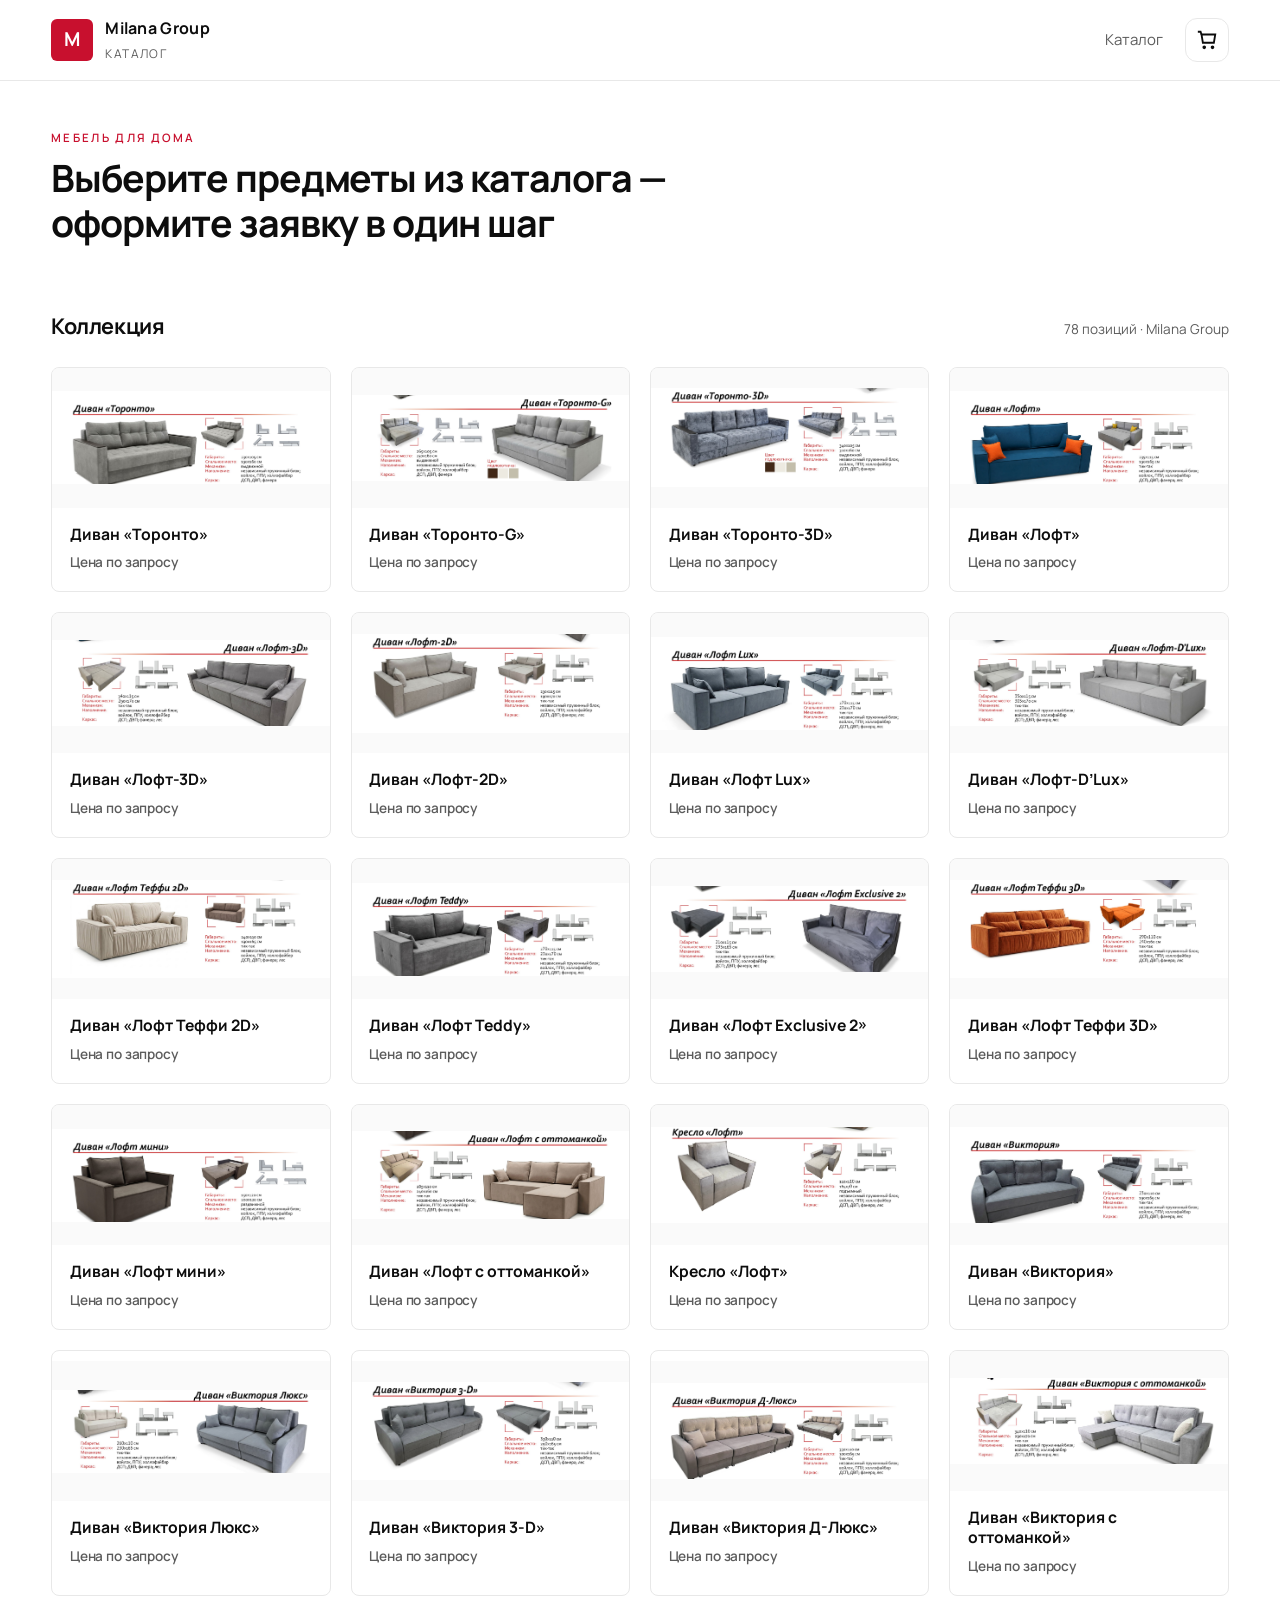
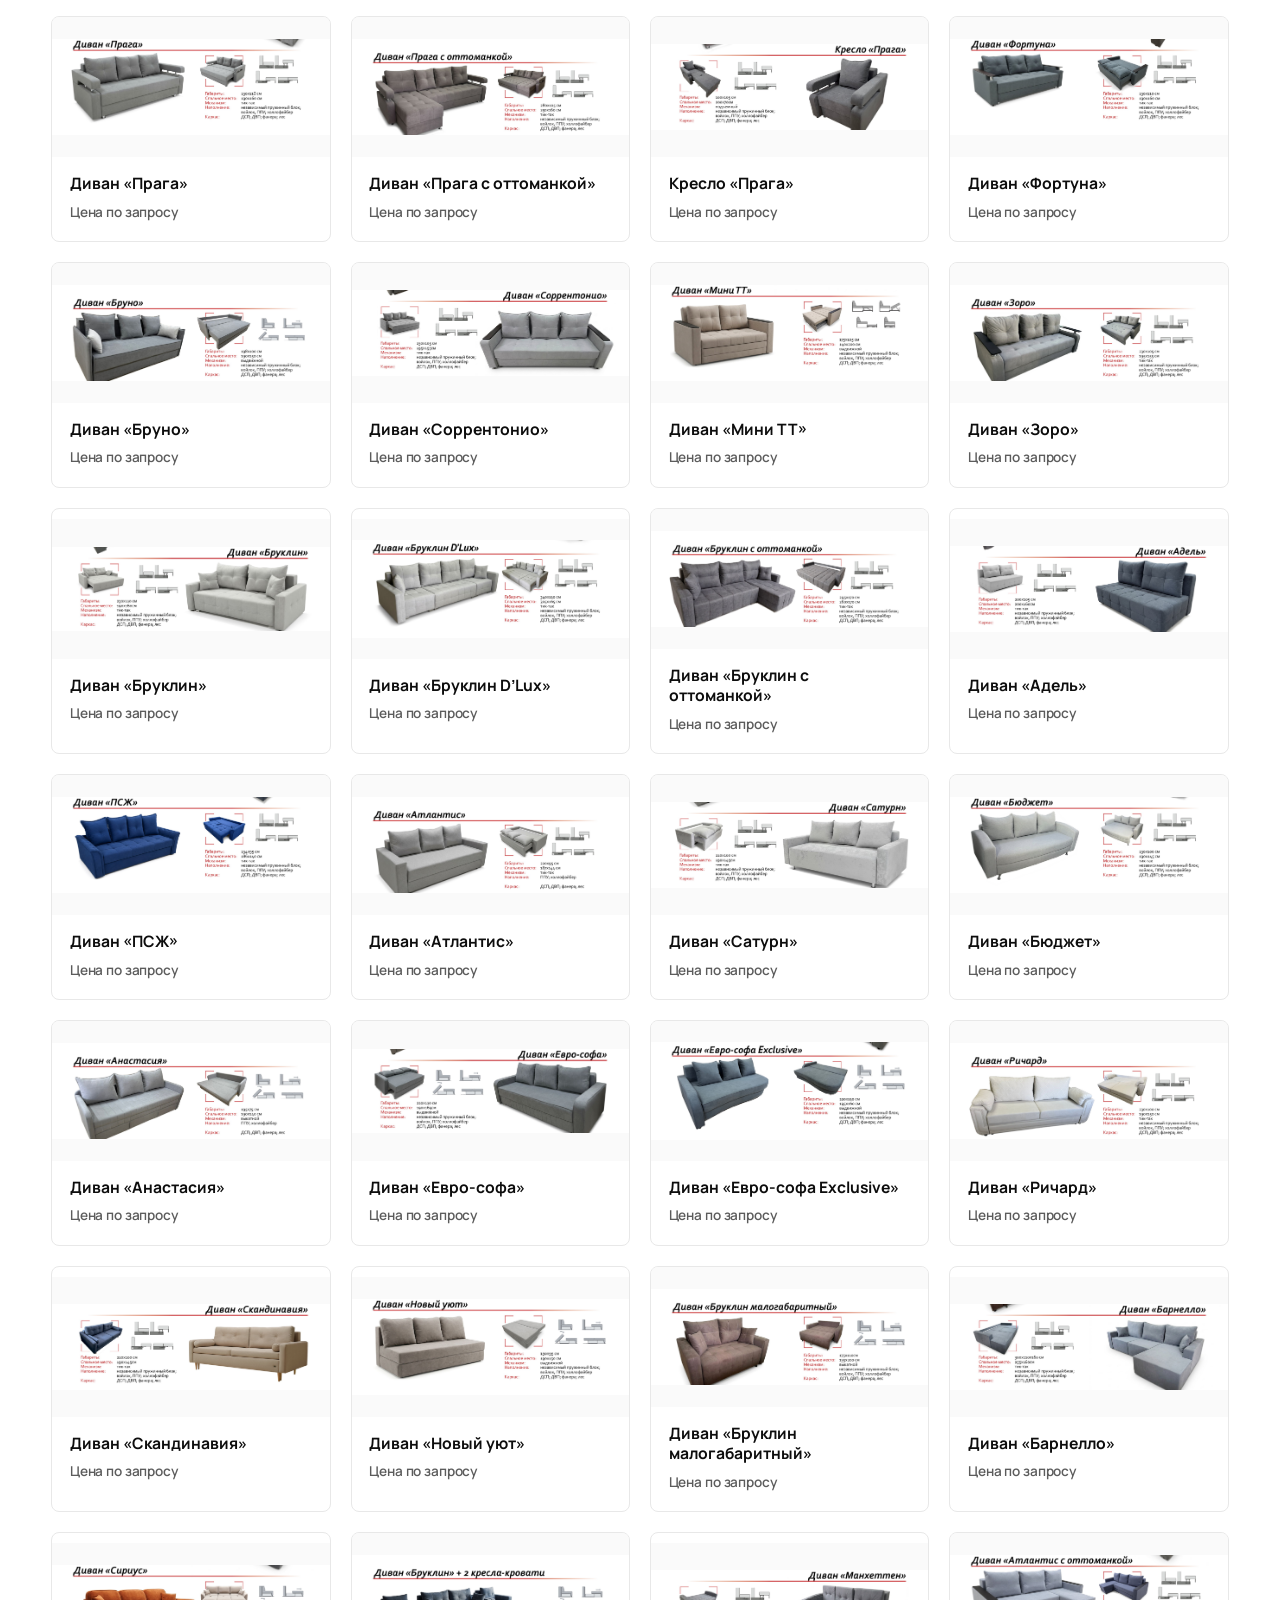
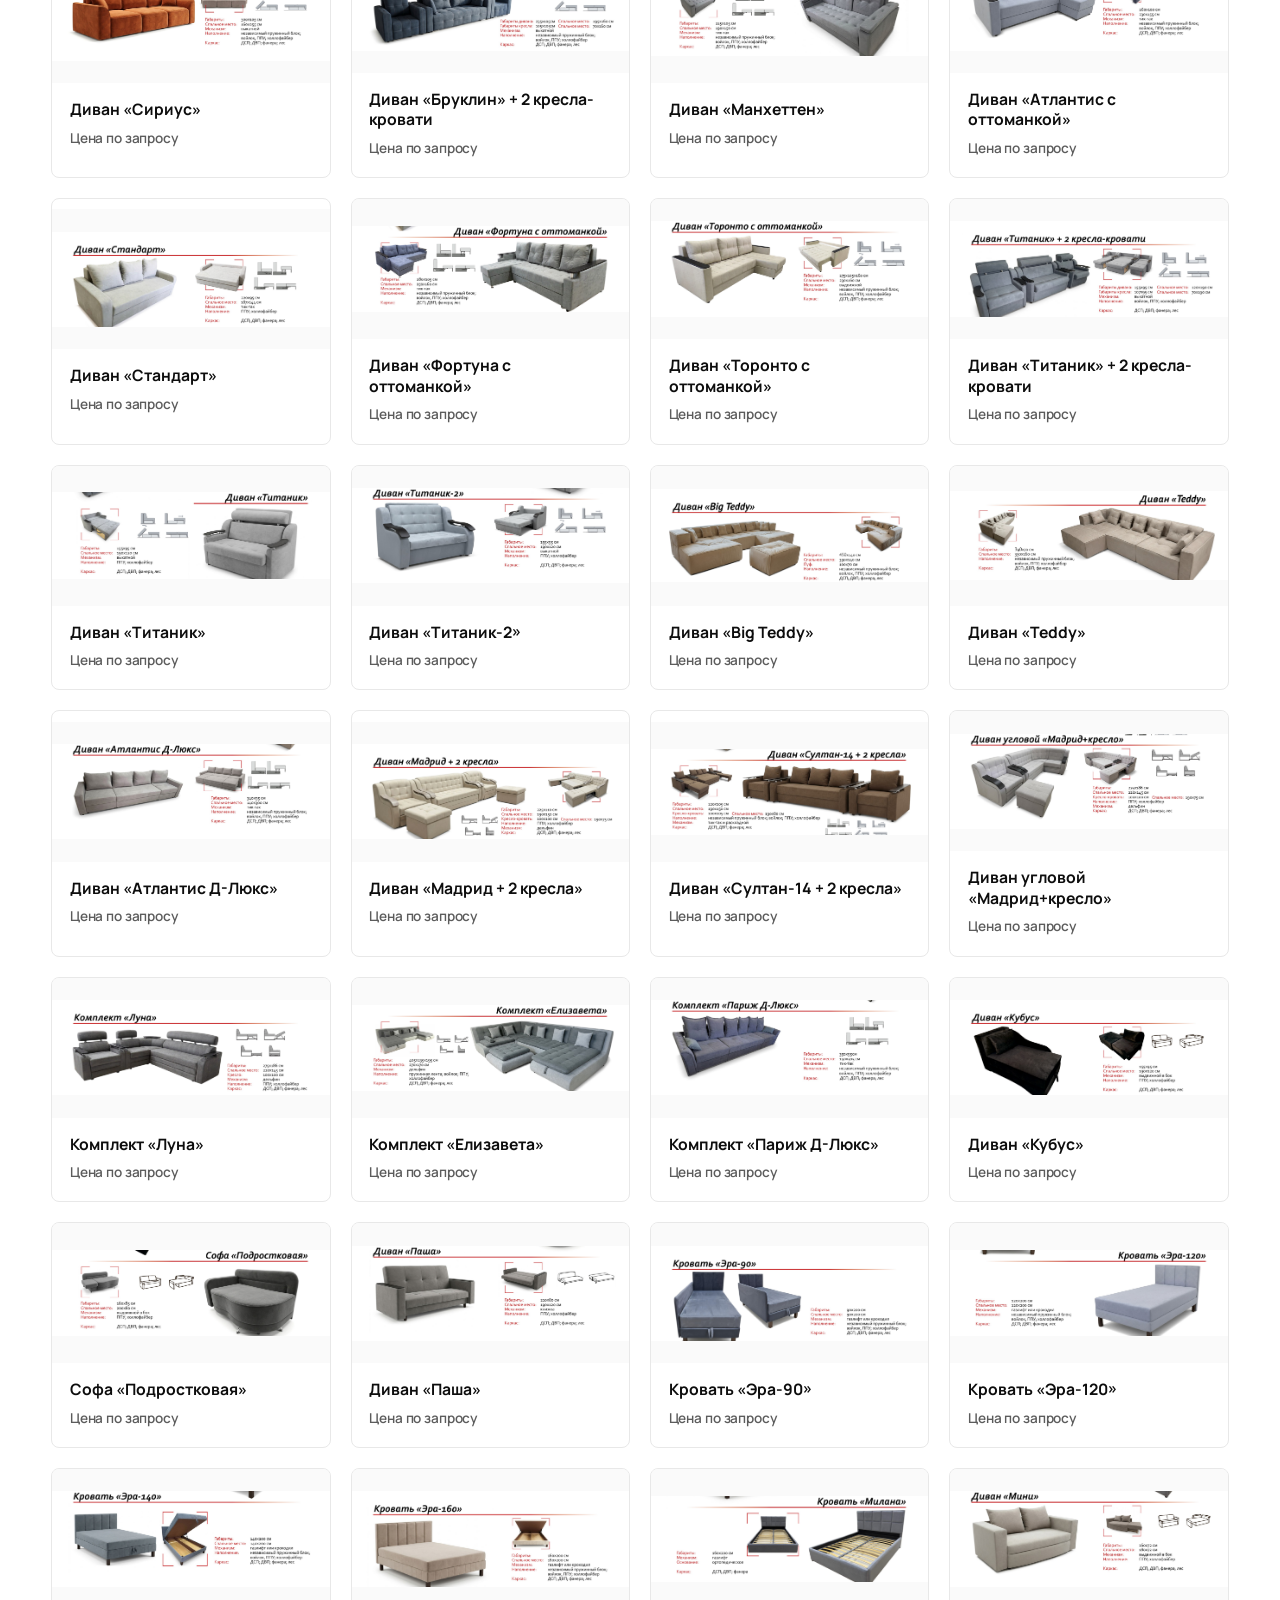
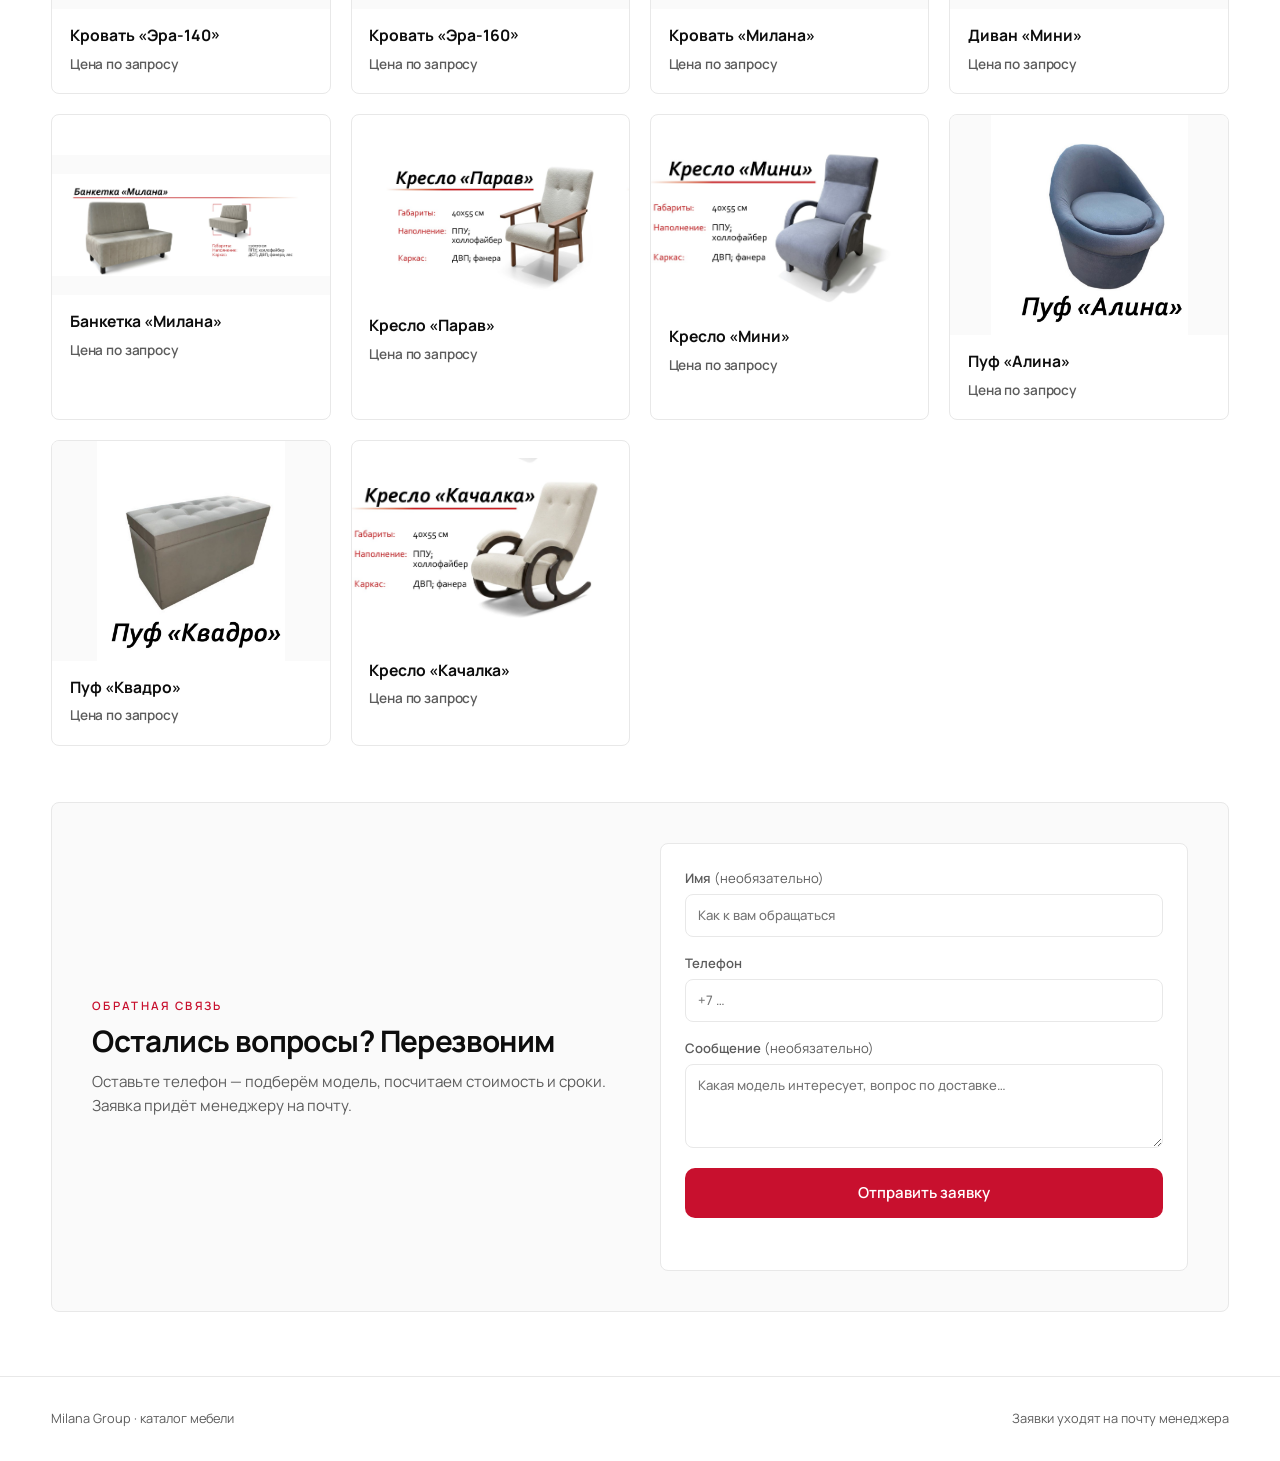
==== index.html @ 35a86739 "Приём заявок переведён с FormSubmit на Web3Forms FormSubmit отдавал 500/таймауты — заявки не доходил" ====
<!DOCTYPE html>
<html lang="ru">
<head>
  <meta charset="UTF-8" />
  <meta name="viewport" content="width=device-width, initial-scale=1, viewport-fit=cover" />
  <meta name="theme-color" content="#c8102e" />
  <title>Milana Group — каталог мебели</title>
  <link rel="preconnect" href="https://fonts.googleapis.com" />
  <link rel="preconnect" href="https://fonts.gstatic.com" crossorigin />
  <link href="https://fonts.googleapis.com/css2?family=Manrope:ital,wght@0,400;0,500;0,600;0,700;1,600&display=swap" rel="stylesheet" />
  <link rel="stylesheet" href="css/styles.css" />
</head>
<body>
  <div class="grain" aria-hidden="true"></div>

  <header class="site-header">
    <div class="logo">
      <span class="logo-mark">M</span>
      <div>
        <strong>Milana Group</strong>
        <span class="logo-sub">Каталог</span>
      </div>
    </div>
    <nav class="nav-actions">
      <button type="button" class="btn-ghost" id="btn-scroll-catalog">Каталог</button>
      <button type="button" class="btn-cart" id="btn-open-cart" aria-label="Корзина">
        <svg width="22" height="22" viewBox="0 0 24 24" fill="none" stroke="currentColor" stroke-width="2">
          <path d="M6 6h15l-1.5 9h-12z" />
          <circle cx="9" cy="20" r="1" />
          <circle cx="18" cy="20" r="1" />
          <path d="M6 6L5 3H2" />
        </svg>
        <span class="cart-badge" id="cart-badge" hidden>0</span>
      </button>
    </nav>
  </header>

  <section class="hero">
    <p class="hero-eyebrow">Мебель для дома</p>
    <h1>Выберите предметы из каталога — оформите заявку в один шаг</h1>
  </section>

  <main>
    <div class="toolbar">
      <h2>Коллекция</h2>
      <p class="toolbar-hint" id="catalog-meta"></p>
    </div>
    <div class="catalog-grid" id="catalog-grid"></div>
    <p class="load-error" id="catalog-error" hidden></p>

    <section class="contact" id="contact" aria-labelledby="contact-title">
      <div class="contact-text">
        <p class="hero-eyebrow">Обратная связь</p>
        <h2 id="contact-title">Остались вопросы? Перезвоним</h2>
        <p class="contact-lead">
          Оставьте телефон — подберём модель, посчитаем стоимость и сроки.
          Заявка придёт менеджеру на почту.
        </p>
      </div>
      <!-- Отправка через Web3Forms. JS перехватывает и шлёт без перезагрузки;
           если JS отключён — сработает обычный POST (action). Ключ — публичный,
           тот же ключ продублирован в js/app.js для формы заявки из корзины. -->
      <form class="order-form contact-form" id="contact-form"
            action="https://api.web3forms.com/submit" method="POST">
        <input type="hidden" name="access_key" value="31809651-1475-483e-a58b-fcfd86ff660e" />
        <input type="hidden" name="subject" value="Milana Group — обратная связь с сайта" />
        <input type="hidden" name="from_name" value="Сайт Milana Group" />
        <label>
          Имя <span class="optional">(необязательно)</span>
          <input type="text" name="Имя" autocomplete="name" placeholder="Как к вам обращаться" />
        </label>
        <label>
          Телефон
          <input type="tel" name="Телефон" required autocomplete="tel" placeholder="+7 …" inputmode="tel" />
        </label>
        <label>
          Сообщение <span class="optional">(необязательно)</span>
          <textarea name="Сообщение" rows="3" placeholder="Какая модель интересует, вопрос по доставке…"></textarea>
        </label>
        <button type="submit" class="btn-primary btn-block btn-touch" id="contact-submit">Отправить заявку</button>
        <p class="form-status" id="contact-status" role="status" aria-live="polite"></p>
      </form>
    </section>
  </main>

  <footer class="site-footer">
    <span>Milana Group · каталог мебели</span>
    <span>Заявки уходят на почту менеджера</span>
  </footer>

  <dialog class="modal" id="modal-product" aria-labelledby="modal-product-title">
    <div class="modal-inner">
      <button type="button" class="modal-close" id="modal-product-close" aria-label="Закрыть">&times;</button>
      <div class="modal-product-layout">
        <div class="modal-product-visual">
          <img src="" alt="" id="modal-product-img" />
        </div>
        <div class="modal-product-info">
          <p class="modal-category" id="modal-product-category" hidden></p>
          <h2 id="modal-product-title"></h2>
          <p class="modal-short" id="modal-product-short" hidden></p>
          <p class="modal-desc" id="modal-product-desc" hidden></p>
          <dl class="specs" id="modal-product-specs"></dl>
          <p class="modal-price" id="modal-product-price"></p>
          <div class="modal-actions">
            <button type="button" class="btn-primary" id="modal-add-cart">В корзину</button>
          </div>
        </div>
      </div>
    </div>
  </dialog>

  <dialog class="drawer" id="drawer-cart">
    <div class="drawer-panel">
      <div class="drawer-head">
        <h2>Корзина</h2>
        <button type="button" class="modal-close" id="drawer-cart-close" aria-label="Закрыть">&times;</button>
      </div>
      <div class="drawer-body">
        <ul class="cart-list" id="cart-list"></ul>
        <p class="cart-empty" id="cart-empty">Пока пусто — добавьте позиции из каталога.</p>
      </div>
      <div class="drawer-foot">
        <p class="cart-summary" id="cart-summary"></p>
        <button type="button" class="btn-primary btn-block" id="btn-checkout" disabled>Оставить заявку</button>
      </div>
    </div>
  </dialog>

  <dialog class="modal modal-narrow" id="modal-order" aria-labelledby="modal-order-title">
    <div class="modal-inner">
      <button type="button" class="modal-close" id="modal-order-close" aria-label="Закрыть">&times;</button>
      <div id="order-form-block">
        <h2 id="modal-order-title">Заявка на расчёт</h2>
        <p class="form-hint">Укажите контакты — состав заказа приложится к письму автоматически.</p>
        <form id="order-form" class="order-form">
          <label>
            Телефон
            <input type="tel" name="phone" required autocomplete="tel" placeholder="+7 …" inputmode="tel" />
          </label>
          <label>
            Электронная почта
            <input type="email" name="email" required autocomplete="email" inputmode="email" />
          </label>
          <label>
            Комментарий <span class="optional">(необязательно)</span>
            <textarea name="comment" rows="3" placeholder="Адрес доставки, удобное время звонка…"></textarea>
          </label>
          <button type="submit" class="btn-primary btn-block btn-touch" id="order-submit">Отправить</button>
          <p class="form-status" id="order-status" role="status" aria-live="polite"></p>
        </form>
      </div>
      <div class="order-success-panel" id="order-success-panel" hidden role="status" aria-live="polite">
        <div class="order-success-icon" aria-hidden="true">✓</div>
        <h3 class="order-success-title">Заявка отправлена</h3>
        <p class="order-success-text">
          Спасибо! Мы получили вашу заявку и свяжемся с вами по указанному телефону и электронной почте.
        </p>
        <button type="button" class="btn-primary btn-block btn-touch" id="order-success-close">Готово</button>
      </div>
    </div>
  </dialog>

  <script src="js/app.js?v=4" type="module"></script>
</body>
</html>
---- css/styles.css ----
:root {
  --bg: #ffffff;
  --bg-elevated: #ffffff;
  --ink: #0d0d0d;
  --muted: #5c5c5c;
  --line: #e8e8e8;
  --accent: #c8102e;
  --accent-hover: #a00d25;
  --shadow: 0 12px 40px rgba(0, 0, 0, 0.08);
  --radius: 8px;
  --font-sans: "Manrope", system-ui, -apple-system, sans-serif;
  --font-serif: "Manrope", system-ui, sans-serif;
}

*,
*::before,
*::after {
  box-sizing: border-box;
}

html {
  scroll-behavior: smooth;
}

body {
  margin: 0;
  min-height: 100vh;
  font-family: var(--font-sans);
  font-size: 15px;
  color: var(--ink);
  background: var(--bg);
  line-height: 1.55;
}

.grain {
  display: none;
}

.sr-only {
  position: absolute;
  width: 1px;
  height: 1px;
  padding: 0;
  margin: -1px;
  overflow: hidden;
  clip: rect(0, 0, 0, 0);
  white-space: nowrap;
  border: 0;
}

.site-header {
  position: sticky;
  top: 0;
  z-index: 20;
  display: flex;
  align-items: center;
  justify-content: space-between;
  padding: 1rem 4vw;
  background: rgba(255, 255, 255, 0.92);
  backdrop-filter: blur(10px);
  border-bottom: 1px solid var(--line);
}

.logo {
  display: flex;
  align-items: center;
  gap: 0.75rem;
}

.logo-mark {
  width: 42px;
  height: 42px;
  display: grid;
  place-items: center;
  font-family: var(--font-sans);
  font-size: 1.2rem;
  font-weight: 700;
  color: #fff;
  background: var(--accent);
  border-radius: 6px;
}

.logo strong {
  display: block;
  font-size: 1rem;
  letter-spacing: 0.02em;
}

.logo-sub {
  font-size: 0.75rem;
  color: var(--muted);
  text-transform: uppercase;
  letter-spacing: 0.12em;
}

.nav-actions {
  display: flex;
  align-items: center;
  gap: 0.5rem;
}

.btn-ghost {
  font: inherit;
  border: none;
  background: transparent;
  color: var(--muted);
  padding: 0.5rem 0.85rem;
  border-radius: 8px;
  cursor: pointer;
  transition: color 0.2s, background 0.2s;
}

.btn-ghost:hover {
  color: var(--ink);
  background: rgba(0, 0, 0, 0.04);
}

.btn-cart {
  position: relative;
  width: 44px;
  height: 44px;
  border: 1px solid var(--line);
  border-radius: 12px;
  background: var(--bg-elevated);
  cursor: pointer;
  display: grid;
  place-items: center;
  color: var(--ink);
  transition: box-shadow 0.2s, transform 0.15s;
}

.btn-cart:hover {
  box-shadow: var(--shadow);
  transform: translateY(-1px);
}

.cart-badge {
  position: absolute;
  top: -4px;
  right: -4px;
  min-width: 18px;
  height: 18px;
  padding: 0 5px;
  font-size: 11px;
  font-weight: 700;
  line-height: 18px;
  text-align: center;
  color: #fff;
  background: var(--accent);
  border-radius: 999px;
}

.hero {
  position: relative;
  z-index: 1;
  padding: 3rem 4vw 2rem;
  max-width: 720px;
}

.hero-eyebrow {
  margin: 0 0 0.5rem;
  font-size: 0.72rem;
  text-transform: uppercase;
  letter-spacing: 0.2em;
  color: var(--accent);
  font-weight: 600;
}

.hero h1 {
  margin: 0 0 1rem;
  font-family: var(--font-sans);
  font-size: clamp(1.65rem, 3.5vw, 2.35rem);
  font-weight: 700;
  line-height: 1.2;
  letter-spacing: -0.03em;
}

main {
  position: relative;
  z-index: 1;
  padding: 1rem 4vw 4rem;
}

.toolbar {
  display: flex;
  flex-wrap: wrap;
  align-items: baseline;
  justify-content: space-between;
  gap: 0.5rem;
  margin-bottom: 1.5rem;
}

.toolbar h2 {
  margin: 0;
  font-family: var(--font-sans);
  font-size: 1.35rem;
  font-weight: 700;
  letter-spacing: -0.02em;
}

.toolbar-hint {
  margin: 0;
  font-size: 0.85rem;
  color: var(--muted);
}

.catalog-grid {
  display: grid;
  grid-template-columns: repeat(auto-fill, minmax(260px, 1fr));
  gap: 1.25rem;
}

.card {
  border: 1px solid var(--line);
  padding: 0;
  margin: 0;
  text-align: left;
  background: var(--bg-elevated);
  border-radius: var(--radius);
  overflow: hidden;
  cursor: pointer;
  box-shadow: none;
  transition: transform 0.2s ease, border-color 0.2s ease, box-shadow 0.2s ease;
  font: inherit;
  color: inherit;
}

.card:hover {
  transform: translateY(-2px);
  border-color: rgba(200, 16, 46, 0.35);
  box-shadow: var(--shadow);
}

.card:focus-visible {
  outline: 2px solid var(--accent);
  outline-offset: 3px;
}

.card-image-wrap {
  min-height: 140px;
  max-height: 220px;
  overflow: hidden;
  background: #fafafa;
  display: flex;
  align-items: center;
  justify-content: center;
}

.card-image-wrap img {
  width: 100%;
  height: auto;
  max-height: 220px;
  object-fit: contain;
  object-position: center;
  transition: opacity 0.25s ease;
}

.card-body--title-only {
  padding: 0.85rem 1rem 1rem;
}

.card-body--title-only .card-title {
  margin: 0;
  font-size: 0.98rem;
  line-height: 1.3;
  display: -webkit-box;
  -webkit-line-clamp: 3;
  -webkit-box-orient: vertical;
  overflow: hidden;
}

.card-price {
  margin: 0.5rem 0 0;
  font-size: 1.02rem;
  font-weight: 700;
  color: var(--ink);
  letter-spacing: -0.01em;
}

.card-price--muted {
  font-size: 0.85rem;
  font-weight: 600;
  color: var(--muted);
}

.modal-price {
  margin: 0 0 1rem;
  font-size: 1.5rem;
  font-weight: 700;
  color: var(--ink);
  letter-spacing: -0.02em;
}

.modal-price--muted {
  font-size: 1.05rem;
  color: var(--muted);
}

.card:hover .card-image-wrap img {
  opacity: 0.92;
}

.card-body {
  padding: 1rem 1.1rem 1.15rem;
}

.card-category {
  margin: 0 0 0.25rem;
  font-size: 0.68rem;
  text-transform: uppercase;
  letter-spacing: 0.14em;
  color: var(--muted);
}

.card-title {
  margin: 0 0 0.35rem;
  font-family: var(--font-sans);
  font-size: 1.05rem;
  font-weight: 700;
  line-height: 1.25;
}

.card-short {
  margin: 0 0 0.65rem;
  font-size: 0.82rem;
  color: var(--muted);
  display: -webkit-box;
  -webkit-line-clamp: 2;
  -webkit-box-orient: vertical;
  overflow: hidden;
}

.card-footer {
  display: flex;
  align-items: center;
  justify-content: flex-end;
  gap: 0.5rem;
}

.card-cta {
  font-size: 0.75rem;
  font-weight: 700;
  color: var(--accent);
  letter-spacing: 0.04em;
}

.load-error {
  color: var(--accent);
  margin-top: 1rem;
}

/* Обратная связь */
.contact {
  margin-top: 3.5rem;
  padding: 2rem;
  border: 1px solid var(--line);
  border-radius: var(--radius);
  background: #fafafa;
  display: grid;
  gap: 1.5rem;
}

@media (min-width: 820px) {
  .contact {
    grid-template-columns: 1fr 1fr;
    align-items: center;
    gap: 2.5rem;
    padding: 2.5rem;
  }
}

.contact-text h2 {
  margin: 0 0 0.75rem;
  font-size: clamp(1.35rem, 2.6vw, 1.85rem);
  font-weight: 700;
  letter-spacing: -0.02em;
  line-height: 1.2;
}

.contact-lead {
  margin: 0;
  color: var(--muted);
  font-size: 0.95rem;
}

.contact-form {
  background: var(--bg-elevated);
  padding: 1.5rem;
  border: 1px solid var(--line);
  border-radius: var(--radius);
}

.contact-form label:last-of-type {
  margin-bottom: 1.25rem;
}

.site-footer {
  position: relative;
  z-index: 1;
  padding: 2rem 4vw;
  border-top: 1px solid var(--line);
  display: flex;
  flex-wrap: wrap;
  gap: 1rem;
  justify-content: space-between;
  font-size: 0.8rem;
  color: var(--muted);
}

/* Modals */
dialog.modal,
dialog.drawer {
  border: none;
  padding: 0;
  background: transparent;
  max-width: 100vw;
  max-height: 100vh;
}

dialog::backdrop {
  background: rgba(20, 18, 16, 0.45);
  backdrop-filter: blur(4px);
}

.modal-inner {
  background: var(--bg-elevated);
  border-radius: var(--radius);
  padding: 1.5rem;
  max-width: min(1040px, 96vw);
  max-height: 90vh;
  overflow: auto;
  box-shadow: var(--shadow);
  position: relative;
  border: 1px solid var(--line);
}

.modal-narrow .modal-inner {
  max-width: min(420px, 94vw);
}

.modal-close {
  position: absolute;
  top: 0.75rem;
  right: 0.75rem;
  width: 36px;
  height: 36px;
  border: none;
  border-radius: 8px;
  background: rgba(0, 0, 0, 0.05);
  font-size: 1.4rem;
  line-height: 1;
  cursor: pointer;
  color: var(--ink);
  transition: background 0.2s;
}

.modal-close:hover {
  background: rgba(0, 0, 0, 0.1);
}

.modal-product-layout {
  display: grid;
  gap: 1.5rem;
}

@media (min-width: 900px) {
  .modal-product-layout {
    grid-template-columns: 1fr 1fr;
    align-items: start;
  }
}

.modal-product-visual {
  border-radius: var(--radius);
  overflow: hidden;
  background: #fafafa;
  border: 1px solid var(--line);
}

.modal-product-visual img {
  width: 100%;
  display: block;
  max-height: min(52vh, 420px);
  height: auto;
  object-fit: contain;
  object-position: center;
}

.modal-category {
  margin: 0 0 0.25rem;
  font-size: 0.72rem;
  text-transform: uppercase;
  letter-spacing: 0.14em;
  color: var(--accent);
  font-weight: 700;
}

.modal-product-info h2 {
  margin: 0 0 0.65rem;
  padding-bottom: 0.4rem;
  border-bottom: 2px solid var(--accent);
  font-family: var(--font-sans);
  font-size: 1.45rem;
  font-weight: 700;
  font-style: italic;
  line-height: 1.2;
}

.modal-short {
  margin: 0 0 0.75rem;
  font-weight: 500;
  color: var(--ink);
}

.modal-desc {
  margin: 0 0 1rem;
  color: var(--muted);
  font-size: 0.92rem;
}

.specs {
  margin: 0 0 1.25rem;
  display: grid;
  gap: 0.5rem;
}

.specs div {
  display: grid;
  grid-template-columns: 1fr 1.2fr;
  gap: 0.5rem;
  font-size: 0.85rem;
  padding-bottom: 0.5rem;
  border-bottom: 1px solid var(--line);
}

.specs dt {
  margin: 0;
  color: var(--accent);
  font-weight: 700;
}

.specs dd {
  margin: 0;
}

.modal-actions {
  display: flex;
  flex-wrap: wrap;
  gap: 0.5rem;
}

.btn-primary {
  font: inherit;
  font-weight: 600;
  border: none;
  border-radius: 10px;
  padding: 0.75rem 1.35rem;
  background: var(--accent);
  color: #fff;
  cursor: pointer;
  transition: background 0.2s, transform 0.15s;
}

.btn-primary:hover:not(:disabled) {
  background: var(--accent-hover);
}

.btn-primary:active:not(:disabled) {
  transform: scale(0.98);
}

.btn-primary:disabled {
  opacity: 0.45;
  cursor: not-allowed;
}

.btn-block {
  width: 100%;
}

/* Drawer cart */
.drawer .drawer-panel {
  margin-left: auto;
  width: min(400px, 100vw);
  min-height: 100vh;
  max-height: 100vh;
  background: var(--bg-elevated);
  box-shadow: -12px 0 40px rgba(0, 0, 0, 0.12);
  display: flex;
  flex-direction: column;
  animation: slideIn 0.28s ease;
}

@keyframes slideIn {
  from {
    transform: translateX(100%);
  }
  to {
    transform: translateX(0);
  }
}

.drawer-head {
  display: flex;
  align-items: center;
  justify-content: space-between;
  padding: 1rem 1rem 0.5rem 1.25rem;
  border-bottom: 1px solid var(--line);
}

.drawer-head h2 {
  margin: 0;
  font-family: var(--font-serif);
  font-size: 1.5rem;
}

.drawer-body {
  flex: 1;
  overflow: auto;
  padding: 1rem 1.25rem;
}

.drawer-foot {
  padding: 1rem 1.25rem 1.5rem;
  border-top: 1px solid var(--line);
}

.cart-list {
  list-style: none;
  margin: 0;
  padding: 0;
  display: flex;
  flex-direction: column;
  gap: 0.75rem;
}

.cart-item {
  display: grid;
  grid-template-columns: 56px 1fr auto;
  gap: 0.65rem;
  align-items: center;
  padding: 0.5rem 0;
  border-bottom: 1px solid var(--line);
}

.cart-item img {
  width: 56px;
  height: 56px;
  object-fit: cover;
  border-radius: 8px;
}

.cart-item-title {
  font-weight: 600;
  font-size: 0.88rem;
}

.cart-item-meta {
  font-size: 0.78rem;
  color: var(--muted);
}

.cart-item-remove {
  border: none;
  background: transparent;
  color: var(--muted);
  cursor: pointer;
  font-size: 0.75rem;
  text-decoration: underline;
}

.cart-item-remove:hover {
  color: var(--accent);
}

.cart-empty {
  margin: 2rem 0;
  text-align: center;
  color: var(--muted);
  font-size: 0.9rem;
}

.cart-summary {
  margin: 0 0 0.85rem;
  font-size: 0.88rem;
  color: var(--muted);
  min-height: 1.25em;
}

/* Order form */
.modal-narrow h2 {
  margin: 0 0 0.5rem;
  font-family: var(--font-serif);
  font-size: 1.65rem;
}

.form-hint {
  margin: 0 0 1.25rem;
  font-size: 0.88rem;
  color: var(--muted);
}

.order-form label {
  display: block;
  margin-bottom: 1rem;
  font-size: 0.82rem;
  font-weight: 600;
  color: var(--muted);
}

.order-form input,
.order-form textarea {
  display: block;
  width: 100%;
  margin-top: 0.35rem;
  padding: 0.65rem 0.75rem;
  font: inherit;
  font-weight: 500;
  color: var(--ink);
  border: 1px solid var(--line);
  border-radius: 8px;
  background: #fff;
}

.order-form input:focus,
.order-form textarea:focus {
  outline: 2px solid var(--accent);
  outline-offset: 1px;
  border-color: transparent;
}

.optional {
  font-weight: 400;
  color: var(--muted);
}

.form-status {
  margin: 0.75rem 0 0;
  font-size: 0.85rem;
  min-height: 1.2em;
}

.form-status.ok {
  color: #2d6a4f;
}

.form-status.err {
  color: #a33;
}

.btn-touch {
  min-height: 48px;
  padding-top: 0.85rem;
  padding-bottom: 0.85rem;
}

.btn-touch-min {
  min-height: 44px;
  min-width: 44px;
  padding: 0.5rem 0.65rem;
  display: inline-flex;
  align-items: center;
  justify-content: center;
}

.order-success-panel {
  text-align: center;
  padding: 0.25rem 0 0.5rem;
}

.order-success-panel[hidden] {
  display: none !important;
}

.order-success-icon {
  width: 56px;
  height: 56px;
  margin: 0 auto 1rem;
  border-radius: 50%;
  background: rgba(200, 16, 46, 0.1);
  color: var(--accent);
  font-size: 1.75rem;
  font-weight: 700;
  display: grid;
  place-items: center;
  line-height: 1;
}

.order-success-title {
  margin: 0 0 0.65rem;
  font-family: var(--font-serif);
  font-size: 1.35rem;
  font-weight: 700;
}

.order-success-text {
  margin: 0 0 1.35rem;
  font-size: 0.92rem;
  color: var(--muted);
  line-height: 1.55;
}

@media (max-width: 640px) {
  .site-header {
    padding-top: max(0.75rem, env(safe-area-inset-top));
    padding-left: max(1rem, env(safe-area-inset-left));
    padding-right: max(1rem, env(safe-area-inset-right));
    padding-bottom: 0.75rem;
  }

  .hero {
    padding-top: max(1.75rem, env(safe-area-inset-top));
    padding-left: max(1rem, env(safe-area-inset-left));
    padding-right: max(1rem, env(safe-area-inset-right));
  }

  main {
    padding-left: max(1rem, env(safe-area-inset-left));
    padding-right: max(1rem, env(safe-area-inset-right));
    padding-bottom: max(2.5rem, env(safe-area-inset-bottom));
  }

  .site-footer {
    padding-left: max(1rem, env(safe-area-inset-left));
    padding-right: max(1rem, env(safe-area-inset-right));
    padding-bottom: max(1.5rem, env(safe-area-inset-bottom));
  }

  .catalog-grid {
    grid-template-columns: 1fr;
    gap: 1rem;
  }

  .modal-inner {
    max-height: min(92dvh, calc(100vh - env(safe-area-inset-top) - env(safe-area-inset-bottom) - 1.5rem));
    margin: auto;
  }

  .modal-narrow .modal-inner {
    max-width: min(420px, calc(100vw - 1.25rem - env(safe-area-inset-left) - env(safe-area-inset-right)));
  }

  .modal-close {
    width: 44px;
    height: 44px;
  }

  .drawer .drawer-panel {
    min-height: 100dvh;
    max-height: 100dvh;
    padding-bottom: env(safe-area-inset-bottom);
  }

  .drawer-foot {
    padding-bottom: max(1.25rem, calc(1rem + env(safe-area-inset-bottom)));
  }

  .order-form input,
  .order-form textarea {
    font-size: 16px;
  }

  .specs div {
    grid-template-columns: 1fr;
    gap: 0.2rem;
  }

  .btn-ghost {
    min-height: 44px;
    padding: 0.5rem 1rem;
  }

  .card:active {
    transform: scale(0.99);
  }
}
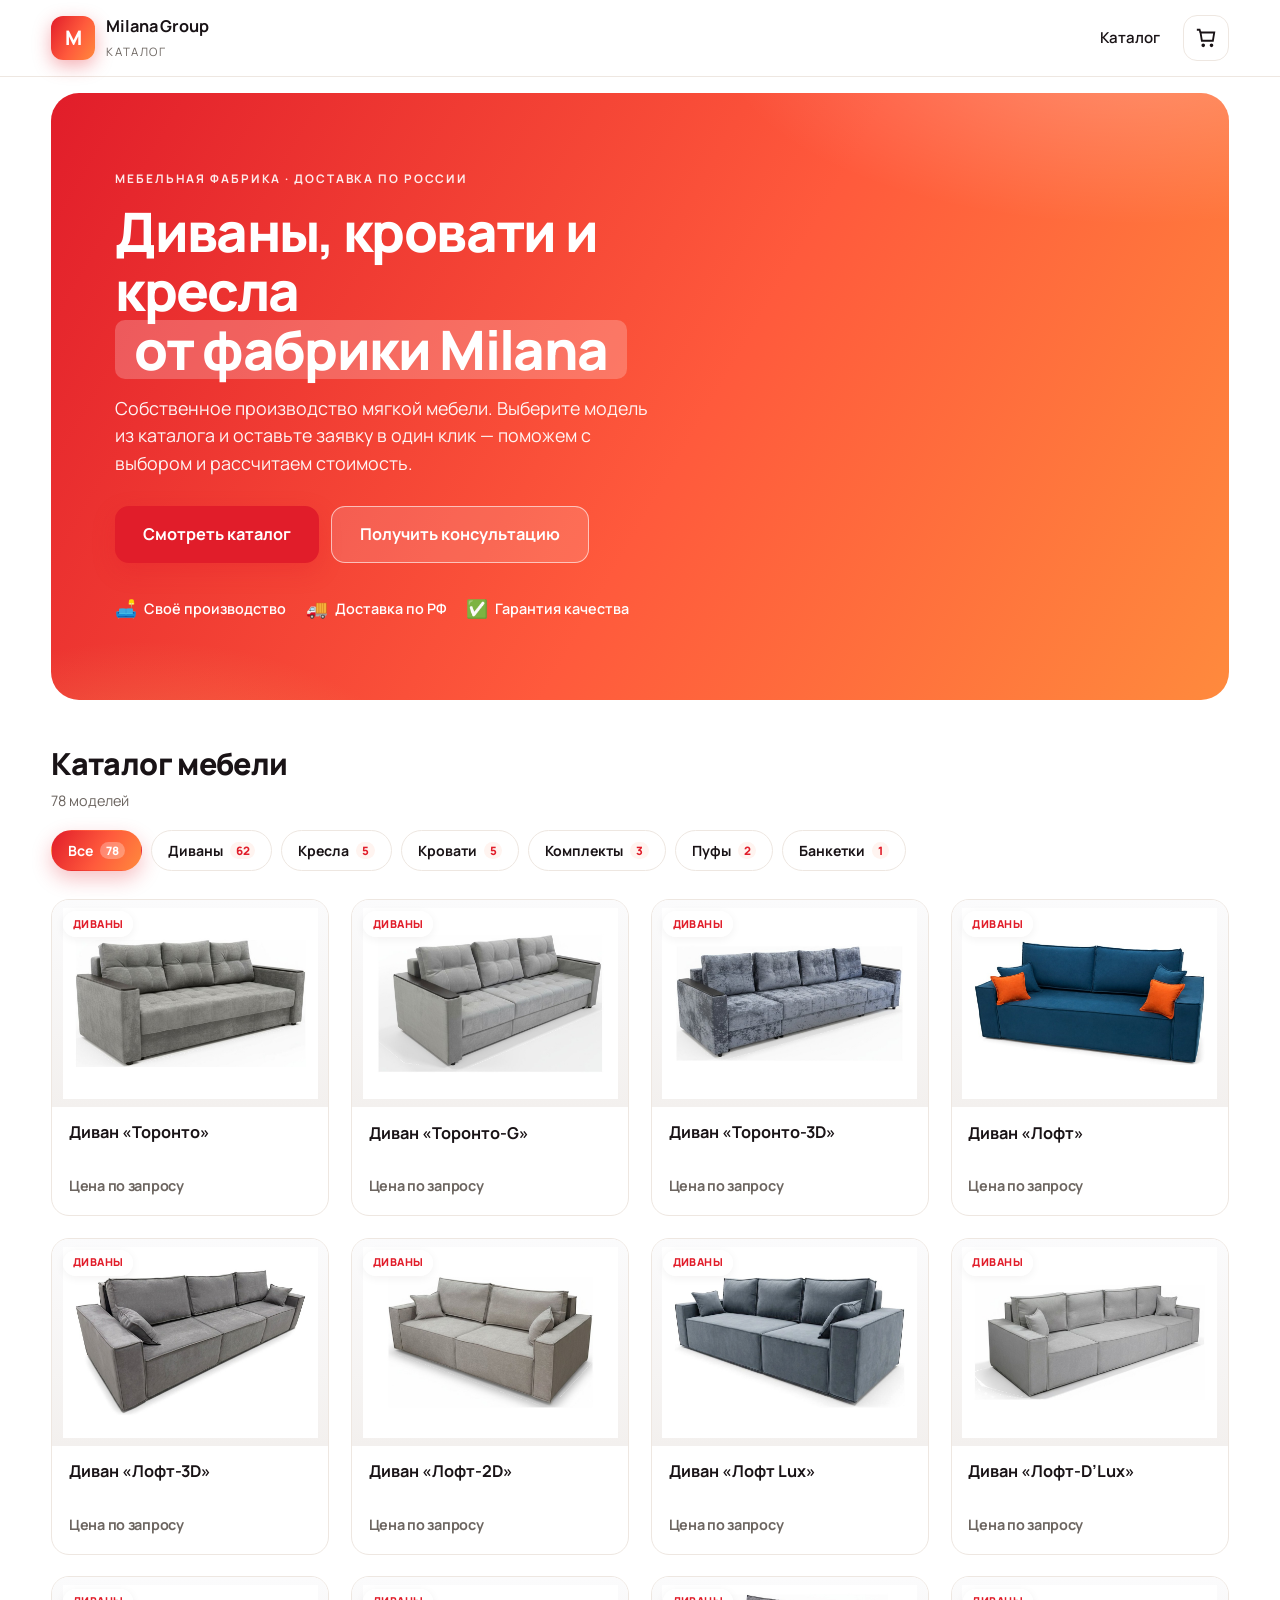
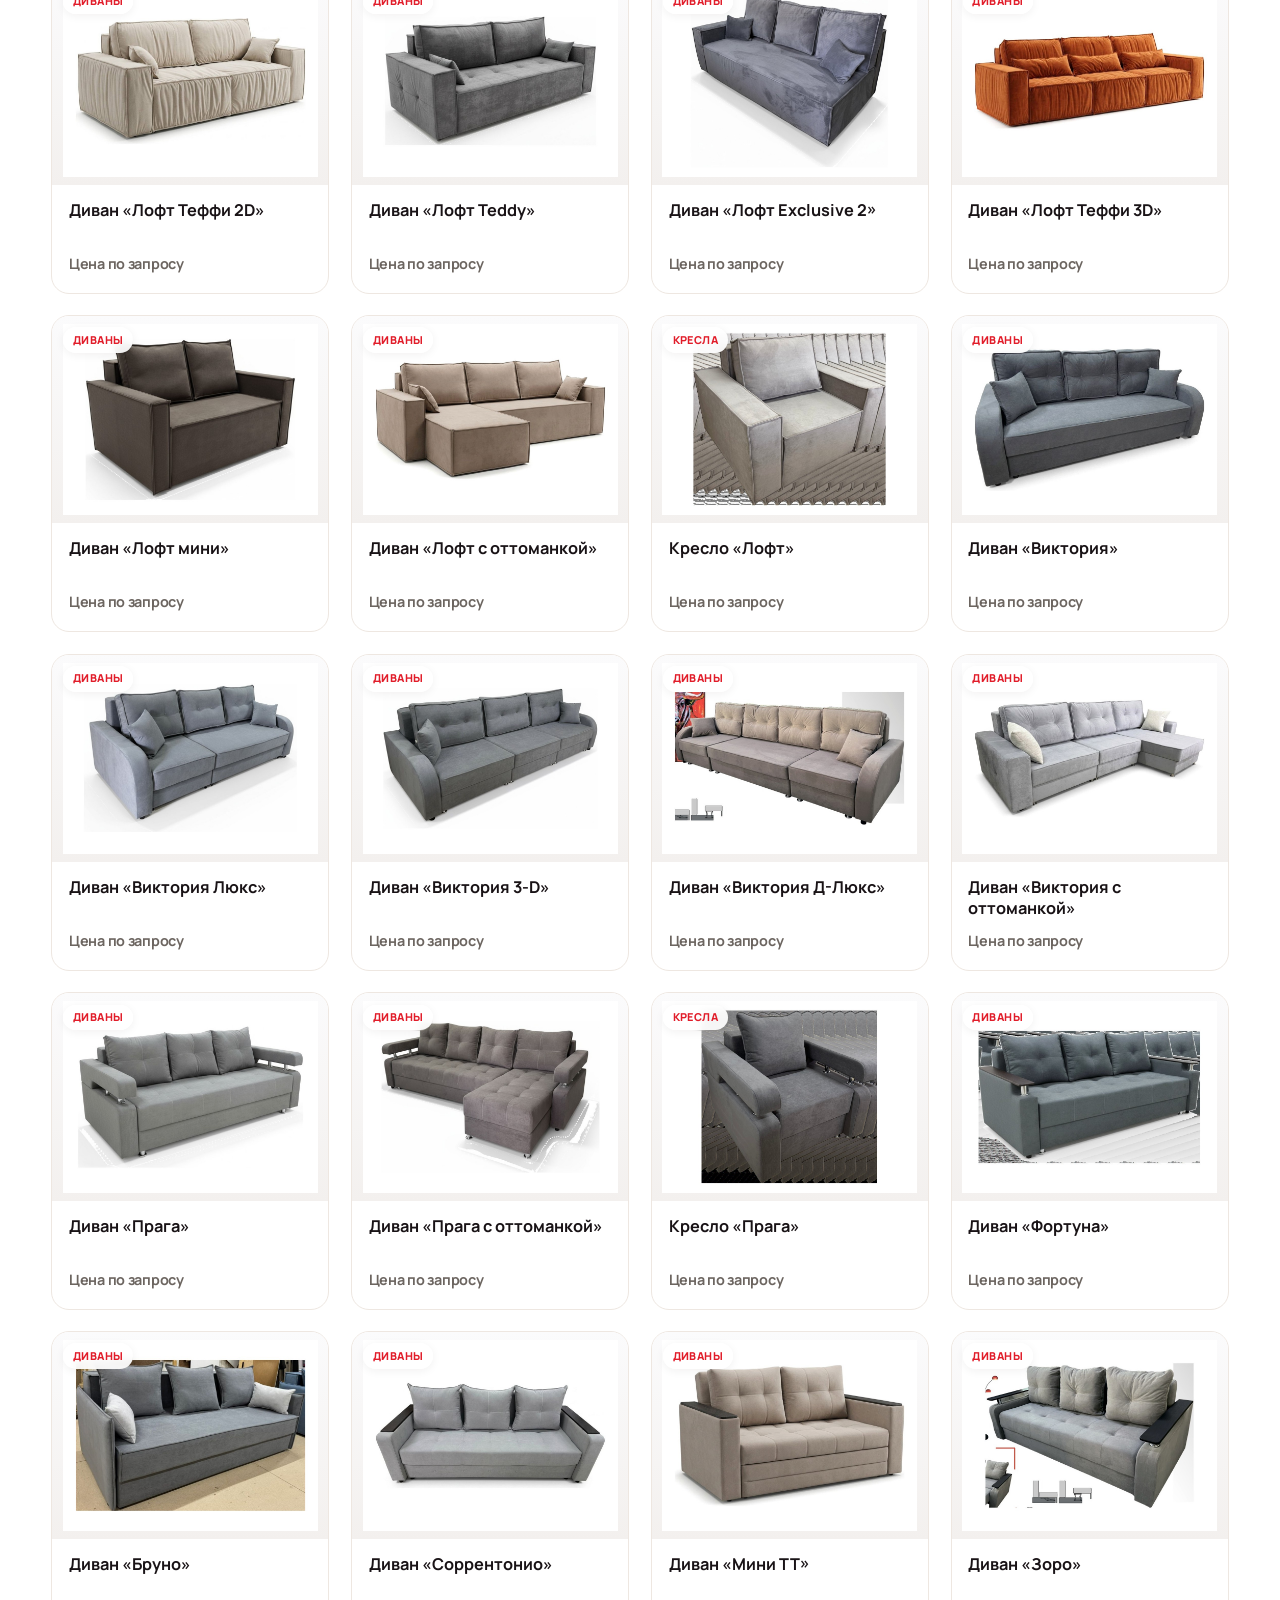
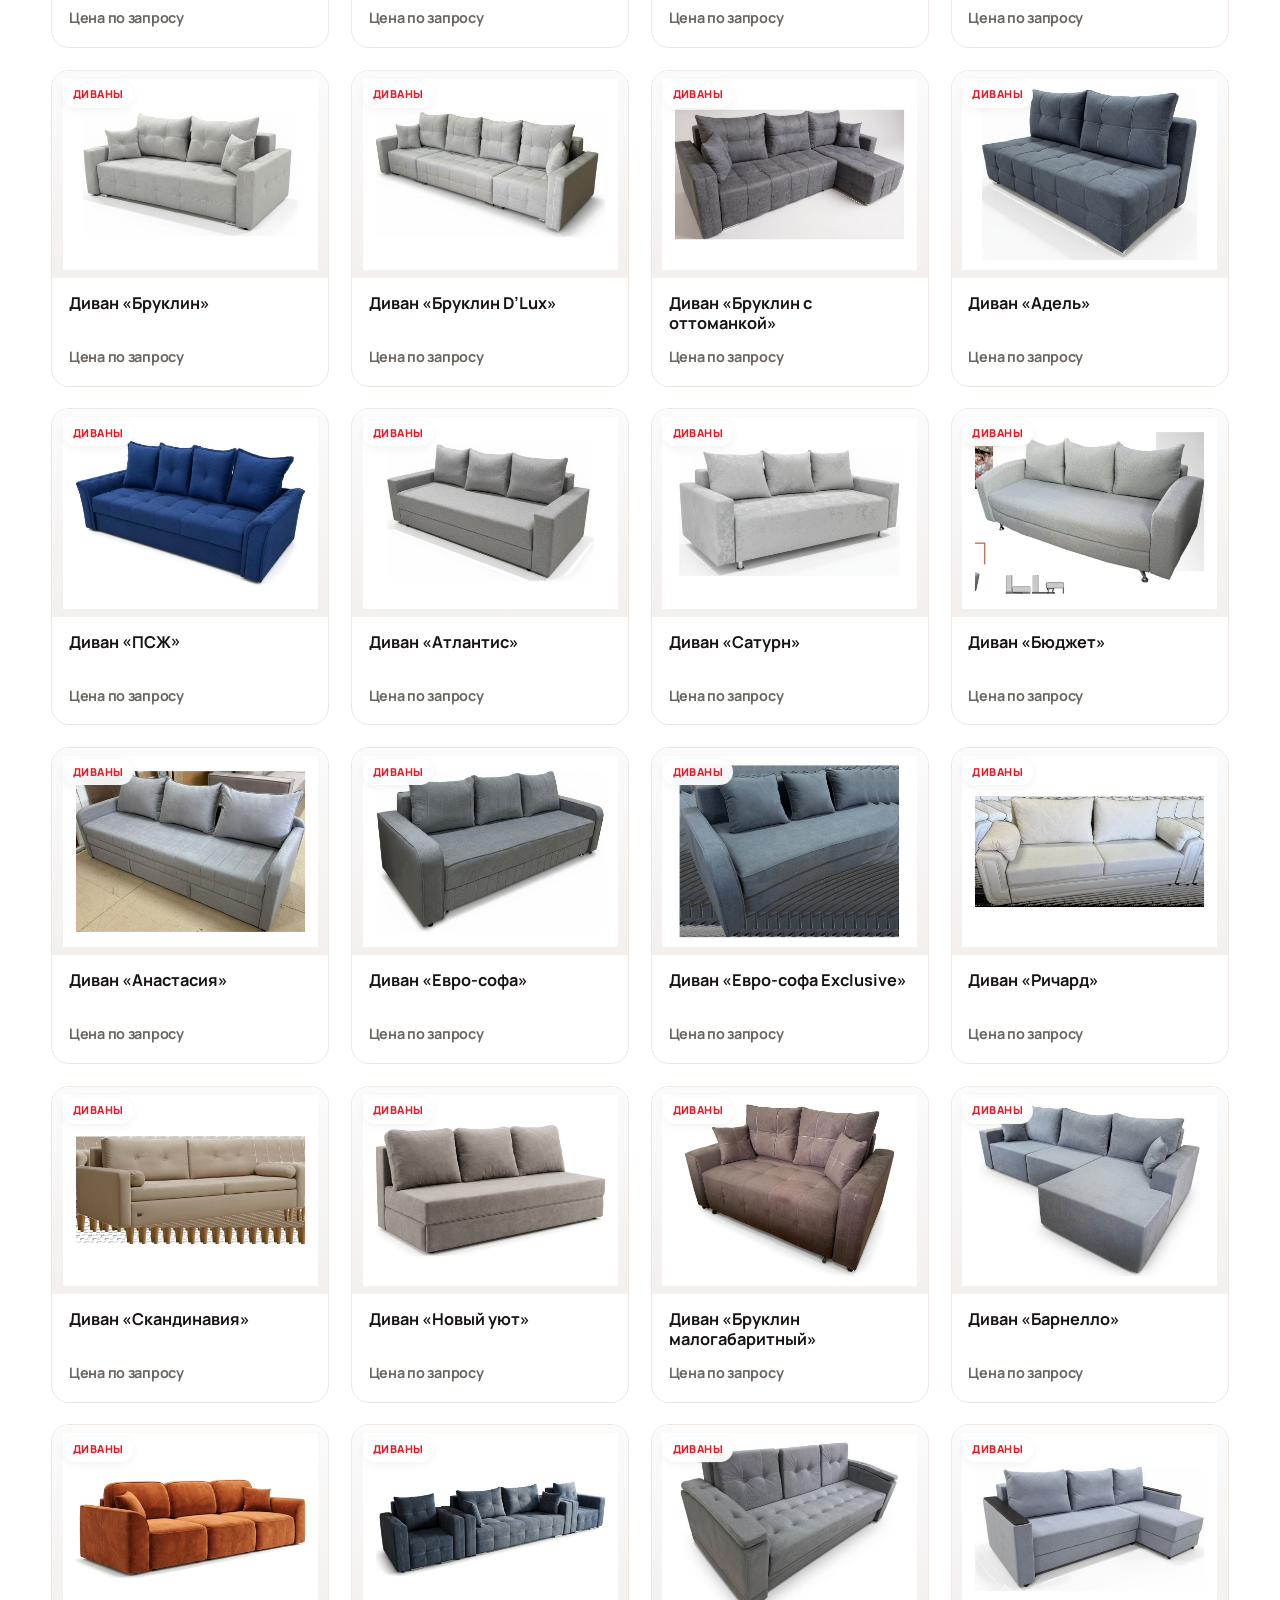
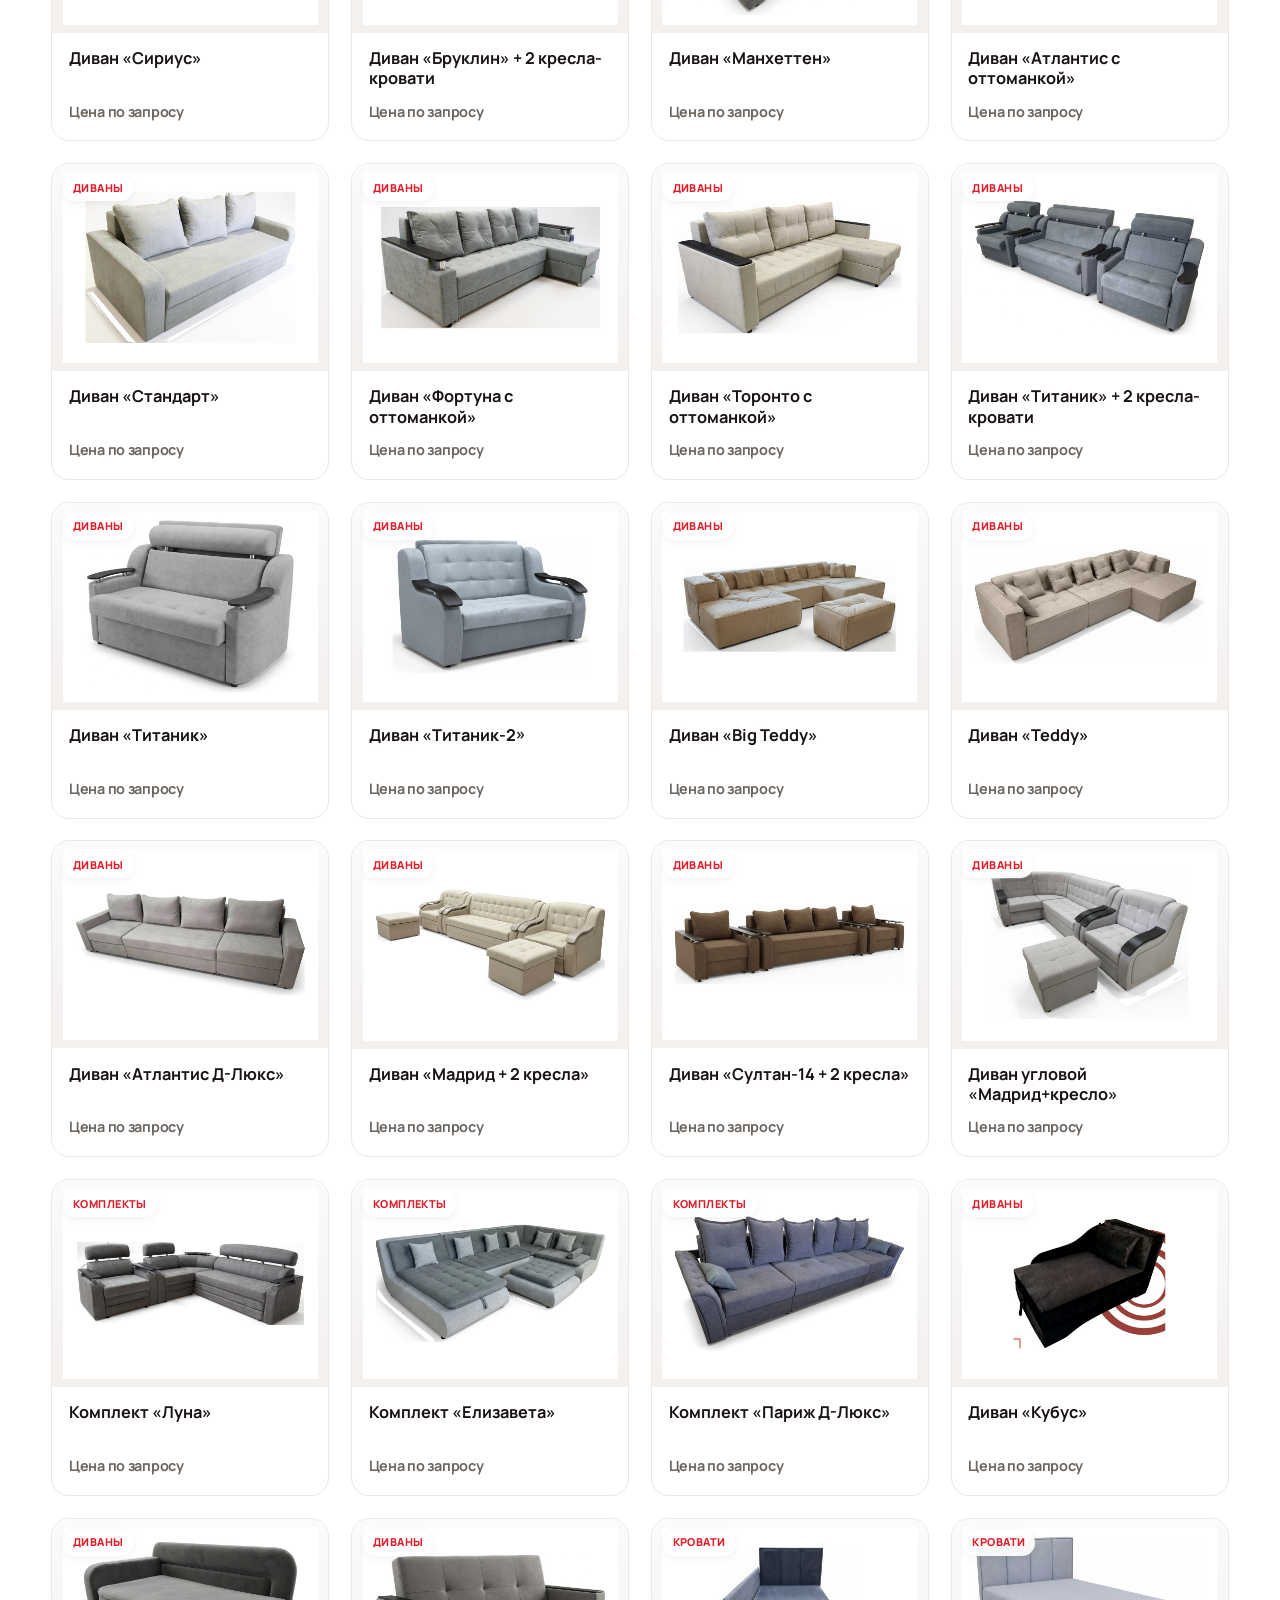
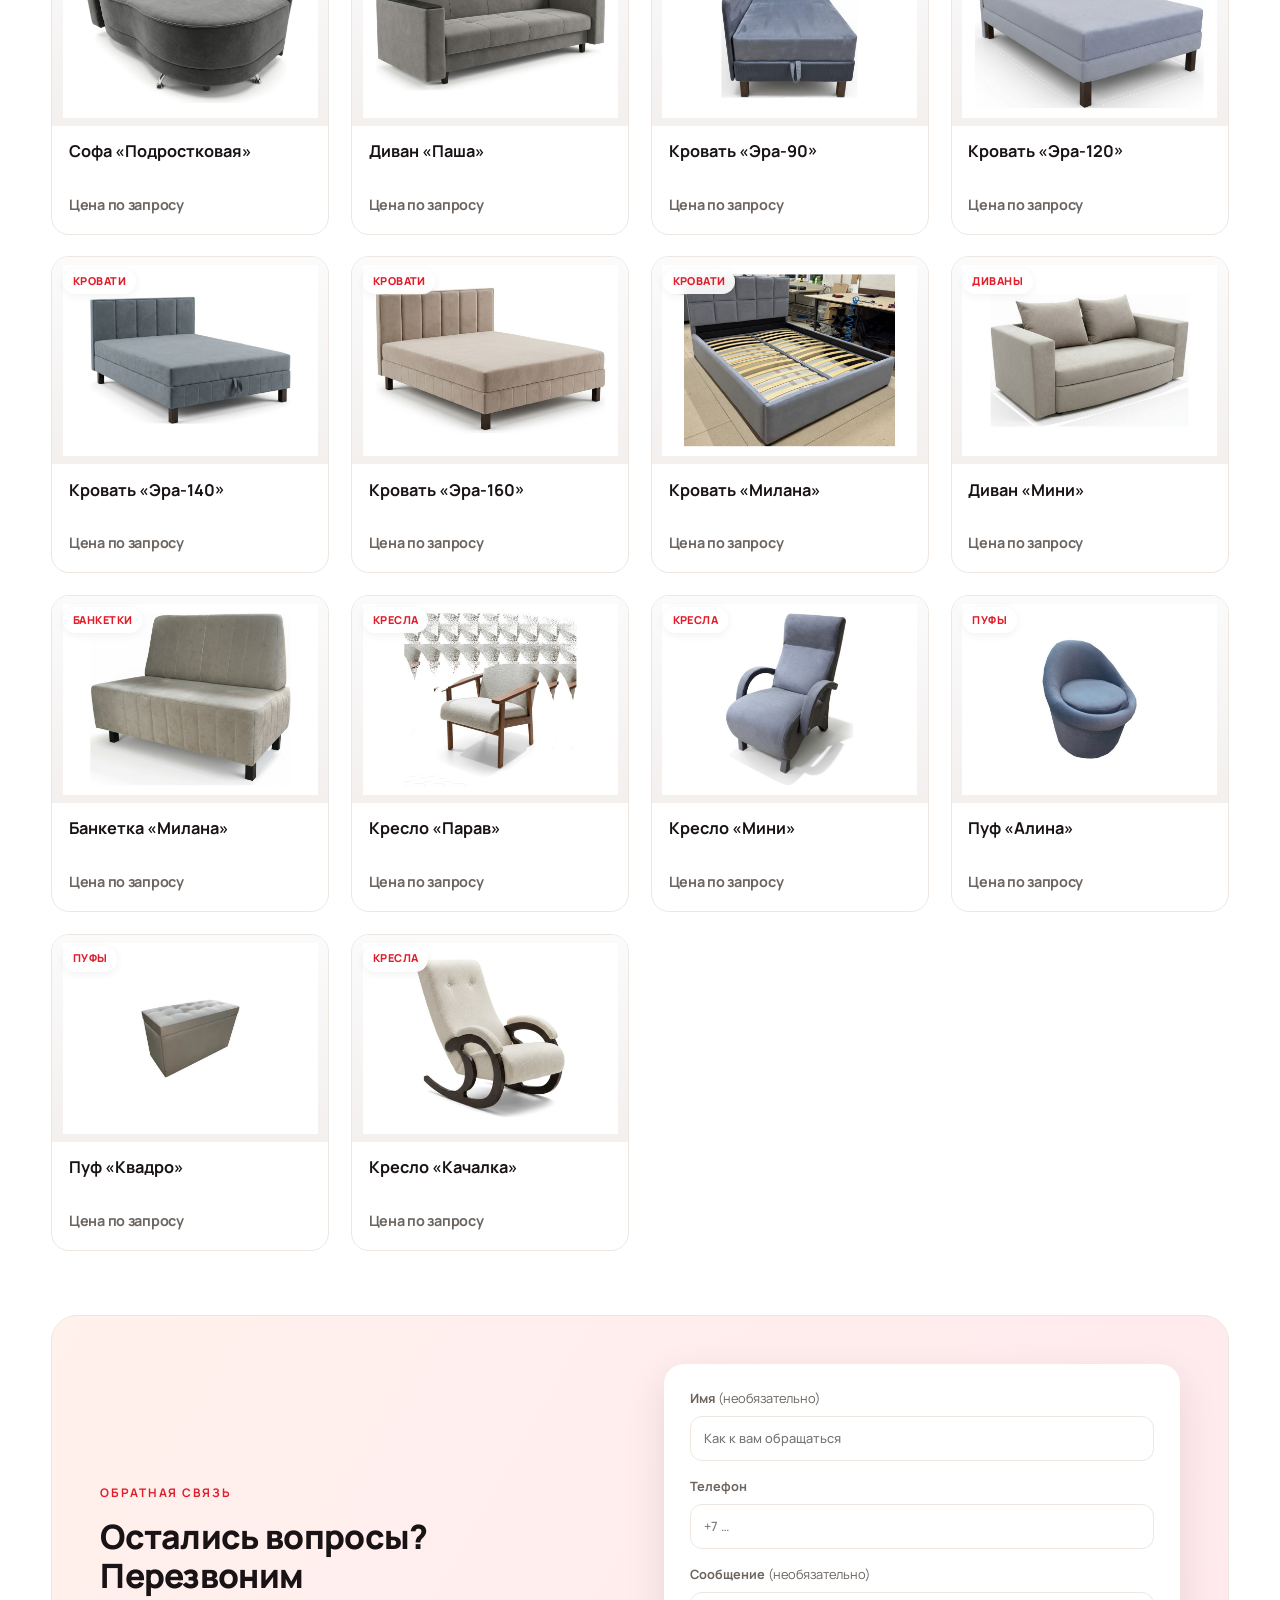
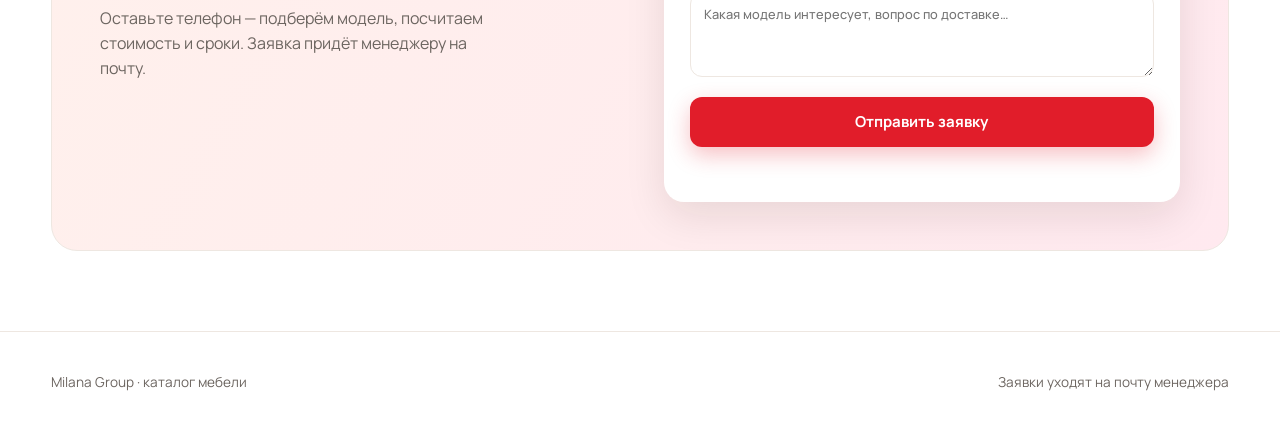
==== commit 4e9ad608: "Редизайн витрины + чистые фото товаров - Фото: вырезан только сам товар из PDF (без таблиц, схем, об" ====
--- a/index.html
+++ b/index.html
@@ -36,15 +36,30 @@
   </header>
 
   <section class="hero">
-    <p class="hero-eyebrow">Мебель для дома</p>
-    <h1>Выберите предметы из каталога — оформите заявку в один шаг</h1>
+    <div class="hero-inner">
+      <p class="hero-eyebrow">Мебельная фабрика · доставка по России</p>
+      <h1>Диваны, кровати и кресла <span class="hero-accent">от фабрики Milana</span></h1>
+      <p class="hero-sub">Собственное производство мягкой мебели. Выберите модель из каталога и оставьте заявку в один клик — поможем с выбором и рассчитаем стоимость.</p>
+      <div class="hero-cta">
+        <button type="button" class="btn-primary btn-lg" id="btn-scroll-catalog">Смотреть каталог</button>
+        <a class="btn-outline btn-lg" href="#contact">Получить консультацию</a>
+      </div>
+      <ul class="hero-badges">
+        <li><span class="hero-badge-ic">🛋️</span> Своё производство</li>
+        <li><span class="hero-badge-ic">🚚</span> Доставка по РФ</li>
+        <li><span class="hero-badge-ic">✅</span> Гарантия качества</li>
+      </ul>
+    </div>
   </section>
 
   <main>
     <div class="toolbar">
-      <h2>Коллекция</h2>
-      <p class="toolbar-hint" id="catalog-meta"></p>
+      <div>
+        <h2>Каталог мебели</h2>
+        <p class="toolbar-hint" id="catalog-meta"></p>
+      </div>
     </div>
+    <div class="filter-bar" id="filter-bar"></div>
     <div class="catalog-grid" id="catalog-grid"></div>
     <p class="load-error" id="catalog-error" hidden></p>
 
@@ -161,6 +176,6 @@
     </div>
   </dialog>
 
-  <script src="js/app.js?v=4" type="module"></script>
+  <script src="js/app.js?v=5" type="module"></script>
 </body>
 </html>
--- a/css/styles.css
+++ b/css/styles.css
@@ -1,27 +1,25 @@
 :root {
   --bg: #ffffff;
-  --bg-elevated: #ffffff;
-  --ink: #0d0d0d;
-  --muted: #5c5c5c;
-  --line: #e8e8e8;
-  --accent: #c8102e;
-  --accent-hover: #a00d25;
-  --shadow: 0 12px 40px rgba(0, 0, 0, 0.08);
-  --radius: 8px;
+  --bg-warm: #fbf7f4;
+  --bg-tint: #fff4f0;
+  --ink: #191316;
+  --muted: #6c6560;
+  --line: #eee7e1;
+  --accent: #e11d2a;
+  --accent-hover: #c0121f;
+  --accent-2: #ff7a3d;
+  --grad: linear-gradient(120deg, #e11d2a 0%, #ff5a3c 55%, #ff8a3d 100%);
+  --grad-soft: linear-gradient(120deg, #fff1ec 0%, #ffe9ef 100%);
+  --shadow-sm: 0 2px 10px rgba(30, 15, 10, 0.06);
+  --shadow: 0 14px 40px rgba(40, 18, 12, 0.10);
+  --shadow-lg: 0 30px 70px rgba(40, 18, 12, 0.18);
+  --radius: 18px;
+  --radius-sm: 12px;
   --font-sans: "Manrope", system-ui, -apple-system, sans-serif;
-  --font-serif: "Manrope", system-ui, sans-serif;
-}
-
-*,
-*::before,
-*::after {
-  box-sizing: border-box;
-}
-
-html {
-  scroll-behavior: smooth;
-}
-
+}
+
+* , *::before, *::after { box-sizing: border-box; }
+html { scroll-behavior: smooth; }
 body {
   margin: 0;
   min-height: 100vh;
@@ -30,847 +28,361 @@
   color: var(--ink);
   background: var(--bg);
   line-height: 1.55;
-}
-
-.grain {
-  display: none;
-}
-
-.sr-only {
-  position: absolute;
-  width: 1px;
-  height: 1px;
-  padding: 0;
-  margin: -1px;
-  overflow: hidden;
-  clip: rect(0, 0, 0, 0);
-  white-space: nowrap;
-  border: 0;
-}
-
+  -webkit-font-smoothing: antialiased;
+}
+.grain { display: none; }
+img { max-width: 100%; }
+
+/* ---------- Header ---------- */
 .site-header {
   position: sticky;
   top: 0;
-  z-index: 20;
+  z-index: 30;
   display: flex;
   align-items: center;
   justify-content: space-between;
-  padding: 1rem 4vw;
-  background: rgba(255, 255, 255, 0.92);
-  backdrop-filter: blur(10px);
+  padding: 0.85rem 4vw;
+  background: rgba(255, 255, 255, 0.85);
+  backdrop-filter: saturate(180%) blur(14px);
   border-bottom: 1px solid var(--line);
 }
-
-.logo {
-  display: flex;
-  align-items: center;
-  gap: 0.75rem;
-}
-
+.logo { display: flex; align-items: center; gap: 0.7rem; }
 .logo-mark {
-  width: 42px;
-  height: 42px;
-  display: grid;
-  place-items: center;
-  font-family: var(--font-sans);
-  font-size: 1.2rem;
-  font-weight: 700;
-  color: #fff;
-  background: var(--accent);
-  border-radius: 6px;
-}
-
-.logo strong {
-  display: block;
-  font-size: 1rem;
-  letter-spacing: 0.02em;
-}
-
+  width: 44px; height: 44px;
+  display: grid; place-items: center;
+  font-size: 1.25rem; font-weight: 800; color: #fff;
+  background: var(--grad);
+  border-radius: 12px;
+  box-shadow: 0 6px 18px rgba(225, 29, 42, 0.35);
+}
+.logo strong { display: block; font-size: 1.02rem; letter-spacing: -0.01em; }
 .logo-sub {
-  font-size: 0.75rem;
-  color: var(--muted);
-  text-transform: uppercase;
-  letter-spacing: 0.12em;
-}
-
-.nav-actions {
-  display: flex;
-  align-items: center;
-  gap: 0.5rem;
-}
-
+  font-size: 0.72rem; color: var(--muted);
+  text-transform: uppercase; letter-spacing: 0.14em;
+}
+.nav-actions { display: flex; align-items: center; gap: 0.5rem; }
 .btn-ghost {
-  font: inherit;
-  border: none;
-  background: transparent;
-  color: var(--muted);
-  padding: 0.5rem 0.85rem;
-  border-radius: 8px;
-  cursor: pointer;
-  transition: color 0.2s, background 0.2s;
-}
-
-.btn-ghost:hover {
-  color: var(--ink);
-  background: rgba(0, 0, 0, 0.04);
-}
-
+  font: inherit; font-weight: 600; border: none; background: transparent;
+  color: var(--ink); padding: 0.55rem 0.95rem; border-radius: 10px;
+  cursor: pointer; transition: background 0.2s, color 0.2s;
+}
+.btn-ghost:hover { color: var(--accent); background: var(--bg-tint); }
 .btn-cart {
-  position: relative;
-  width: 44px;
-  height: 44px;
-  border: 1px solid var(--line);
-  border-radius: 12px;
-  background: var(--bg-elevated);
-  cursor: pointer;
-  display: grid;
-  place-items: center;
-  color: var(--ink);
-  transition: box-shadow 0.2s, transform 0.15s;
-}
-
-.btn-cart:hover {
-  box-shadow: var(--shadow);
-  transform: translateY(-1px);
-}
-
+  position: relative; width: 46px; height: 46px;
+  border: 1px solid var(--line); border-radius: 14px;
+  background: #fff; cursor: pointer; display: grid; place-items: center;
+  color: var(--ink); transition: box-shadow 0.2s, transform 0.15s, border-color 0.2s;
+}
+.btn-cart:hover { box-shadow: var(--shadow-sm); transform: translateY(-1px); border-color: var(--accent); color: var(--accent); }
 .cart-badge {
-  position: absolute;
-  top: -4px;
-  right: -4px;
-  min-width: 18px;
-  height: 18px;
-  padding: 0 5px;
-  font-size: 11px;
-  font-weight: 700;
-  line-height: 18px;
-  text-align: center;
-  color: #fff;
-  background: var(--accent);
-  border-radius: 999px;
-}
-
+  position: absolute; top: -5px; right: -5px;
+  min-width: 20px; height: 20px; padding: 0 5px;
+  font-size: 11px; font-weight: 800; line-height: 20px; text-align: center;
+  color: #fff; background: var(--grad); border-radius: 999px;
+  box-shadow: 0 3px 8px rgba(225, 29, 42, 0.4);
+}
+
+/* ---------- Hero ---------- */
 .hero {
   position: relative;
-  z-index: 1;
-  padding: 3rem 4vw 2rem;
-  max-width: 720px;
-}
-
+  margin: 1rem 4vw 0;
+  padding: clamp(2.5rem, 6vw, 5rem) clamp(1.5rem, 5vw, 4.5rem);
+  border-radius: 28px;
+  background: var(--grad);
+  color: #fff;
+  overflow: hidden;
+  isolation: isolate;
+}
+.hero::before {
+  content: ""; position: absolute; inset: 0; z-index: -1;
+  background:
+    radial-gradient(700px 320px at 92% -10%, rgba(255, 255, 255, 0.28), transparent 60%),
+    radial-gradient(500px 300px at 8% 120%, rgba(255, 210, 120, 0.35), transparent 60%);
+}
+.hero-inner { max-width: 660px; }
 .hero-eyebrow {
-  margin: 0 0 0.5rem;
-  font-size: 0.72rem;
-  text-transform: uppercase;
-  letter-spacing: 0.2em;
-  color: var(--accent);
-  font-weight: 600;
-}
-
+  margin: 0 0 0.9rem; font-size: 0.74rem; font-weight: 700;
+  text-transform: uppercase; letter-spacing: 0.16em;
+  color: rgba(255, 255, 255, 0.9);
+}
 .hero h1 {
   margin: 0 0 1rem;
-  font-family: var(--font-sans);
-  font-size: clamp(1.65rem, 3.5vw, 2.35rem);
-  font-weight: 700;
-  line-height: 1.2;
-  letter-spacing: -0.03em;
-}
-
-main {
-  position: relative;
-  z-index: 1;
-  padding: 1rem 4vw 4rem;
-}
-
-.toolbar {
-  display: flex;
-  flex-wrap: wrap;
-  align-items: baseline;
-  justify-content: space-between;
-  gap: 0.5rem;
-  margin-bottom: 1.5rem;
-}
-
-.toolbar h2 {
-  margin: 0;
-  font-family: var(--font-sans);
-  font-size: 1.35rem;
-  font-weight: 700;
-  letter-spacing: -0.02em;
-}
-
-.toolbar-hint {
-  margin: 0;
-  font-size: 0.85rem;
-  color: var(--muted);
-}
-
+  font-size: clamp(2rem, 5vw, 3.4rem);
+  font-weight: 800; line-height: 1.08; letter-spacing: -0.03em;
+}
+.hero-accent {
+  display: inline-block;
+  background: rgba(255, 255, 255, 0.22);
+  padding: 0 0.35em; border-radius: 10px;
+}
+.hero-sub {
+  margin: 0 0 1.75rem; max-width: 540px;
+  font-size: clamp(0.98rem, 1.5vw, 1.12rem);
+  color: rgba(255, 255, 255, 0.94);
+}
+.hero-cta { display: flex; flex-wrap: wrap; gap: 0.75rem; margin-bottom: 2rem; }
+.hero-badges {
+  list-style: none; margin: 0; padding: 0;
+  display: flex; flex-wrap: wrap; gap: 1.2rem;
+  font-size: 0.9rem; font-weight: 600;
+}
+.hero-badges li { display: flex; align-items: center; gap: 0.45rem; }
+.hero-badge-ic { font-size: 1.1rem; }
+
+/* ---------- Buttons ---------- */
+.btn-primary {
+  font: inherit; font-weight: 700; border: none; border-radius: 12px;
+  padding: 0.72rem 1.4rem; background: var(--accent); color: #fff;
+  cursor: pointer; transition: transform 0.15s, box-shadow 0.2s, background 0.2s;
+  box-shadow: 0 8px 22px rgba(225, 29, 42, 0.28);
+}
+.btn-primary:hover:not(:disabled) { background: var(--accent-hover); transform: translateY(-2px); box-shadow: 0 12px 28px rgba(225, 29, 42, 0.34); }
+.btn-primary:active:not(:disabled) { transform: translateY(0) scale(0.99); }
+.btn-primary:disabled { opacity: 0.5; cursor: not-allowed; box-shadow: none; }
+.btn-block { width: 100%; }
+.btn-lg { padding: 0.95rem 1.75rem; font-size: 1.02rem; border-radius: 14px; }
+.btn-outline {
+  font: inherit; font-weight: 700; border-radius: 14px;
+  padding: 0.95rem 1.75rem; font-size: 1.02rem;
+  background: rgba(255, 255, 255, 0.14); color: #fff;
+  border: 1.5px solid rgba(255, 255, 255, 0.6);
+  cursor: pointer; text-decoration: none; display: inline-flex; align-items: center;
+  transition: background 0.2s, transform 0.15s;
+}
+.btn-outline:hover { background: rgba(255, 255, 255, 0.26); transform: translateY(-2px); }
+
+/* ---------- Main / toolbar ---------- */
+main { padding: 2.5rem 4vw 4rem; }
+.toolbar { display: flex; align-items: baseline; justify-content: space-between; gap: 0.5rem; margin-bottom: 1.1rem; flex-wrap: wrap; }
+.toolbar h2 { margin: 0; font-size: clamp(1.4rem, 2.4vw, 1.9rem); font-weight: 800; letter-spacing: -0.02em; }
+.toolbar-hint { margin: 0.2rem 0 0; font-size: 0.9rem; color: var(--muted); }
+
+/* ---------- Filter chips ---------- */
+.filter-bar {
+  display: flex; flex-wrap: wrap; gap: 0.55rem; margin-bottom: 1.75rem;
+}
+.chip {
+  font: inherit; font-weight: 700; font-size: 0.88rem;
+  display: inline-flex; align-items: center; gap: 0.45rem;
+  padding: 0.55rem 1rem; border-radius: 999px; cursor: pointer;
+  background: #fff; color: var(--ink); border: 1.5px solid var(--line);
+  transition: all 0.18s;
+}
+.chip:hover { border-color: var(--accent); color: var(--accent); }
+.chip--active { background: var(--grad); color: #fff; border-color: transparent; box-shadow: 0 8px 20px rgba(225, 29, 42, 0.28); }
+.chip-count {
+  font-size: 0.72rem; font-weight: 800; line-height: 1;
+  padding: 0.2em 0.5em; border-radius: 999px;
+  background: var(--bg-tint); color: var(--accent);
+}
+.chip--active .chip-count { background: rgba(255, 255, 255, 0.28); color: #fff; }
+
+/* ---------- Catalog grid & cards ---------- */
 .catalog-grid {
   display: grid;
-  grid-template-columns: repeat(auto-fill, minmax(260px, 1fr));
-  gap: 1.25rem;
-}
-
+  grid-template-columns: repeat(auto-fill, minmax(250px, 1fr));
+  gap: 1.35rem;
+}
 .card {
+  border-radius: var(--radius);
+  background: #fff;
   border: 1px solid var(--line);
-  padding: 0;
-  margin: 0;
-  text-align: left;
-  background: var(--bg-elevated);
-  border-radius: var(--radius);
   overflow: hidden;
-  cursor: pointer;
-  box-shadow: none;
-  transition: transform 0.2s ease, border-color 0.2s ease, box-shadow 0.2s ease;
-  font: inherit;
-  color: inherit;
-}
-
-.card:hover {
-  transform: translateY(-2px);
-  border-color: rgba(200, 16, 46, 0.35);
-  box-shadow: var(--shadow);
-}
-
-.card:focus-visible {
-  outline: 2px solid var(--accent);
-  outline-offset: 3px;
-}
-
+  transition: transform 0.22s ease, box-shadow 0.22s ease, border-color 0.22s ease;
+}
+.card:hover { transform: translateY(-5px); box-shadow: var(--shadow); border-color: rgba(225, 29, 42, 0.25); }
+.card-hit {
+  display: block; width: 100%; text-align: left; padding: 0; margin: 0;
+  border: none; background: none; font: inherit; color: inherit; cursor: pointer;
+}
+.card-hit:focus-visible { outline: 3px solid var(--accent); outline-offset: 3px; border-radius: var(--radius); }
 .card-image-wrap {
-  min-height: 140px;
-  max-height: 220px;
+  position: relative;
+  aspect-ratio: 4 / 3;
+  background: linear-gradient(180deg, #fbfbfc, #f3f0ee);
+  display: flex; align-items: center; justify-content: center;
   overflow: hidden;
-  background: #fafafa;
-  display: flex;
-  align-items: center;
-  justify-content: center;
-}
-
+}
 .card-image-wrap img {
-  width: 100%;
-  height: auto;
-  max-height: 220px;
-  object-fit: contain;
-  object-position: center;
-  transition: opacity 0.25s ease;
-}
-
-.card-body--title-only {
-  padding: 0.85rem 1rem 1rem;
-}
-
-.card-body--title-only .card-title {
-  margin: 0;
-  font-size: 0.98rem;
-  line-height: 1.3;
-  display: -webkit-box;
-  -webkit-line-clamp: 3;
-  -webkit-box-orient: vertical;
-  overflow: hidden;
-}
-
-.card-price {
-  margin: 0.5rem 0 0;
-  font-size: 1.02rem;
-  font-weight: 700;
-  color: var(--ink);
-  letter-spacing: -0.01em;
-}
-
-.card-price--muted {
-  font-size: 0.85rem;
-  font-weight: 600;
-  color: var(--muted);
-}
-
-.modal-price {
-  margin: 0 0 1rem;
-  font-size: 1.5rem;
-  font-weight: 700;
-  color: var(--ink);
-  letter-spacing: -0.02em;
-}
-
-.modal-price--muted {
-  font-size: 1.05rem;
-  color: var(--muted);
-}
-
-.card:hover .card-image-wrap img {
-  opacity: 0.92;
-}
-
-.card-body {
-  padding: 1rem 1.1rem 1.15rem;
-}
-
-.card-category {
-  margin: 0 0 0.25rem;
-  font-size: 0.68rem;
-  text-transform: uppercase;
-  letter-spacing: 0.14em;
-  color: var(--muted);
-}
-
+  width: 100%; height: 100%; object-fit: contain; object-position: center;
+  padding: 0.5rem; transition: transform 0.4s ease;
+}
+.card:hover .card-image-wrap img { transform: scale(1.05); }
+.card-cat {
+  position: absolute; top: 0.7rem; left: 0.7rem;
+  font-size: 0.68rem; font-weight: 800; letter-spacing: 0.04em;
+  text-transform: uppercase; color: var(--accent);
+  background: rgba(255, 255, 255, 0.92); backdrop-filter: blur(4px);
+  padding: 0.28rem 0.6rem; border-radius: 999px;
+  box-shadow: var(--shadow-sm);
+}
+.card-body { padding: 0.95rem 1.05rem 1.1rem; }
 .card-title {
-  margin: 0 0 0.35rem;
-  font-family: var(--font-sans);
-  font-size: 1.05rem;
-  font-weight: 700;
-  line-height: 1.25;
-}
-
-.card-short {
-  margin: 0 0 0.65rem;
-  font-size: 0.82rem;
-  color: var(--muted);
-  display: -webkit-box;
-  -webkit-line-clamp: 2;
-  -webkit-box-orient: vertical;
-  overflow: hidden;
-}
-
-.card-footer {
-  display: flex;
-  align-items: center;
-  justify-content: flex-end;
-  gap: 0.5rem;
-}
-
-.card-cta {
-  font-size: 0.75rem;
-  font-weight: 700;
-  color: var(--accent);
-  letter-spacing: 0.04em;
-}
-
-.load-error {
-  color: var(--accent);
-  margin-top: 1rem;
-}
-
-/* Обратная связь */
+  margin: 0 0 0.7rem; font-size: 1.02rem; font-weight: 700; line-height: 1.25;
+  display: -webkit-box; -webkit-line-clamp: 2; -webkit-box-orient: vertical; overflow: hidden;
+  min-height: 2.55em;
+}
+.card-foot { display: flex; align-items: center; justify-content: space-between; gap: 0.5rem; }
+.card-price { font-size: 1.15rem; font-weight: 800; color: var(--ink); letter-spacing: -0.02em; }
+.card-price--muted { font-size: 0.9rem; font-weight: 700; color: var(--muted); }
+.card-more { font-size: 0.8rem; font-weight: 700; color: var(--accent); white-space: nowrap; opacity: 0; transform: translateX(-4px); transition: all 0.2s; }
+.card:hover .card-more { opacity: 1; transform: translateX(0); }
+
+.load-error { color: var(--accent); margin-top: 1rem; }
+
+/* ---------- Contact ---------- */
 .contact {
-  margin-top: 3.5rem;
-  padding: 2rem;
+  margin-top: 4rem; padding: clamp(1.75rem, 4vw, 3rem);
+  border-radius: 26px; background: var(--grad-soft);
   border: 1px solid var(--line);
-  border-radius: var(--radius);
-  background: #fafafa;
-  display: grid;
-  gap: 1.5rem;
-}
-
-@media (min-width: 820px) {
-  .contact {
-    grid-template-columns: 1fr 1fr;
-    align-items: center;
-    gap: 2.5rem;
-    padding: 2.5rem;
-  }
-}
-
-.contact-text h2 {
-  margin: 0 0 0.75rem;
-  font-size: clamp(1.35rem, 2.6vw, 1.85rem);
-  font-weight: 700;
-  letter-spacing: -0.02em;
-  line-height: 1.2;
-}
-
-.contact-lead {
-  margin: 0;
-  color: var(--muted);
-  font-size: 0.95rem;
-}
-
-.contact-form {
-  background: var(--bg-elevated);
-  padding: 1.5rem;
-  border: 1px solid var(--line);
-  border-radius: var(--radius);
-}
-
-.contact-form label:last-of-type {
-  margin-bottom: 1.25rem;
-}
-
+  display: grid; gap: 1.75rem;
+}
+@media (min-width: 860px) { .contact { grid-template-columns: 1fr 1fr; align-items: center; gap: 3rem; } }
+.contact-text .hero-eyebrow { color: var(--accent); }
+.contact-text h2 { margin: 0 0 0.75rem; font-size: clamp(1.5rem, 3vw, 2.1rem); font-weight: 800; letter-spacing: -0.02em; line-height: 1.15; }
+.contact-lead { margin: 0; color: var(--muted); font-size: 1rem; max-width: 40ch; }
+.contact-form { background: #fff; padding: 1.6rem; border-radius: 20px; box-shadow: var(--shadow); }
+.contact-form label:last-of-type { margin-bottom: 1.25rem; }
+
+/* ---------- Footer ---------- */
 .site-footer {
-  position: relative;
-  z-index: 1;
-  padding: 2rem 4vw;
+  padding: 2.5rem 4vw; margin-top: 1rem;
   border-top: 1px solid var(--line);
-  display: flex;
-  flex-wrap: wrap;
-  gap: 1rem;
-  justify-content: space-between;
-  font-size: 0.8rem;
-  color: var(--muted);
-}
-
-/* Modals */
-dialog.modal,
-dialog.drawer {
-  border: none;
-  padding: 0;
-  background: transparent;
-  max-width: 100vw;
-  max-height: 100vh;
-}
-
-dialog::backdrop {
-  background: rgba(20, 18, 16, 0.45);
-  backdrop-filter: blur(4px);
-}
-
+  display: flex; flex-wrap: wrap; gap: 1rem; justify-content: space-between;
+  font-size: 0.85rem; color: var(--muted);
+}
+
+/* ---------- Modals ---------- */
+dialog.modal, dialog.drawer {
+  border: none; padding: 0; background: transparent;
+  max-width: 100vw; max-height: 100vh;
+}
+dialog::backdrop { background: rgba(25, 15, 12, 0.5); backdrop-filter: blur(5px); }
 .modal-inner {
-  background: var(--bg-elevated);
-  border-radius: var(--radius);
-  padding: 1.5rem;
-  max-width: min(1040px, 96vw);
-  max-height: 90vh;
-  overflow: auto;
-  box-shadow: var(--shadow);
-  position: relative;
-  border: 1px solid var(--line);
-}
-
-.modal-narrow .modal-inner {
-  max-width: min(420px, 94vw);
-}
-
+  background: #fff; border-radius: 24px; padding: 1.75rem;
+  max-width: min(1040px, 96vw); max-height: 90vh; overflow: auto;
+  box-shadow: var(--shadow-lg); position: relative; border: 1px solid var(--line);
+}
+.modal-narrow .modal-inner { max-width: min(440px, 94vw); }
 .modal-close {
-  position: absolute;
-  top: 0.75rem;
-  right: 0.75rem;
-  width: 36px;
-  height: 36px;
-  border: none;
-  border-radius: 8px;
-  background: rgba(0, 0, 0, 0.05);
-  font-size: 1.4rem;
-  line-height: 1;
-  cursor: pointer;
-  color: var(--ink);
-  transition: background 0.2s;
-}
-
-.modal-close:hover {
-  background: rgba(0, 0, 0, 0.1);
-}
-
-.modal-product-layout {
-  display: grid;
-  gap: 1.5rem;
-}
-
-@media (min-width: 900px) {
-  .modal-product-layout {
-    grid-template-columns: 1fr 1fr;
-    align-items: start;
-  }
-}
-
+  position: absolute; top: 0.9rem; right: 0.9rem; width: 40px; height: 40px;
+  border: none; border-radius: 12px; background: var(--bg-warm);
+  font-size: 1.5rem; line-height: 1; cursor: pointer; color: var(--ink);
+  transition: background 0.2s, color 0.2s; z-index: 2;
+}
+.modal-close:hover { background: var(--accent); color: #fff; }
+.modal-product-layout { display: grid; gap: 1.75rem; }
+@media (min-width: 900px) { .modal-product-layout { grid-template-columns: 1.05fr 1fr; align-items: start; } }
 .modal-product-visual {
-  border-radius: var(--radius);
-  overflow: hidden;
-  background: #fafafa;
-  border: 1px solid var(--line);
-}
-
-.modal-product-visual img {
-  width: 100%;
-  display: block;
-  max-height: min(52vh, 420px);
-  height: auto;
-  object-fit: contain;
-  object-position: center;
-}
-
+  border-radius: 18px; overflow: hidden;
+  background: linear-gradient(180deg, #fbfbfc, #f3f0ee); border: 1px solid var(--line);
+  display: flex; align-items: center; justify-content: center;
+}
+.modal-product-visual img { width: 100%; display: block; max-height: min(52vh, 440px); object-fit: contain; padding: 0.75rem; }
 .modal-category {
-  margin: 0 0 0.25rem;
-  font-size: 0.72rem;
-  text-transform: uppercase;
-  letter-spacing: 0.14em;
-  color: var(--accent);
-  font-weight: 700;
-}
-
+  margin: 0 0 0.5rem; font-size: 0.72rem; text-transform: uppercase;
+  letter-spacing: 0.12em; color: var(--accent); font-weight: 800;
+}
 .modal-product-info h2 {
-  margin: 0 0 0.65rem;
-  padding-bottom: 0.4rem;
-  border-bottom: 2px solid var(--accent);
-  font-family: var(--font-sans);
-  font-size: 1.45rem;
-  font-weight: 700;
-  font-style: italic;
-  line-height: 1.2;
-}
-
-.modal-short {
-  margin: 0 0 0.75rem;
-  font-weight: 500;
-  color: var(--ink);
-}
-
-.modal-desc {
-  margin: 0 0 1rem;
-  color: var(--muted);
-  font-size: 0.92rem;
-}
-
-.specs {
-  margin: 0 0 1.25rem;
-  display: grid;
-  gap: 0.5rem;
-}
-
+  margin: 0 0 0.9rem; padding-bottom: 0.6rem;
+  border-bottom: 3px solid; border-image: var(--grad) 1;
+  font-size: clamp(1.35rem, 3vw, 1.7rem); font-weight: 800; line-height: 1.15;
+}
+.modal-short { margin: 0 0 0.85rem; font-weight: 600; color: var(--ink); }
+.modal-desc { margin: 0 0 1.1rem; color: var(--muted); font-size: 0.95rem; }
+.specs { margin: 0 0 1.35rem; display: grid; gap: 0; }
 .specs div {
-  display: grid;
-  grid-template-columns: 1fr 1.2fr;
-  gap: 0.5rem;
-  font-size: 0.85rem;
-  padding-bottom: 0.5rem;
-  border-bottom: 1px solid var(--line);
-}
-
-.specs dt {
-  margin: 0;
-  color: var(--accent);
-  font-weight: 700;
-}
-
-.specs dd {
-  margin: 0;
-}
-
-.modal-actions {
-  display: flex;
-  flex-wrap: wrap;
-  gap: 0.5rem;
-}
-
-.btn-primary {
-  font: inherit;
-  font-weight: 600;
-  border: none;
-  border-radius: 10px;
-  padding: 0.75rem 1.35rem;
-  background: var(--accent);
-  color: #fff;
-  cursor: pointer;
-  transition: background 0.2s, transform 0.15s;
-}
-
-.btn-primary:hover:not(:disabled) {
-  background: var(--accent-hover);
-}
-
-.btn-primary:active:not(:disabled) {
-  transform: scale(0.98);
-}
-
-.btn-primary:disabled {
-  opacity: 0.45;
-  cursor: not-allowed;
-}
-
-.btn-block {
-  width: 100%;
-}
-
-/* Drawer cart */
+  display: grid; grid-template-columns: 1fr 1.2fr; gap: 0.5rem;
+  font-size: 0.9rem; padding: 0.6rem 0; border-bottom: 1px solid var(--line);
+}
+.specs dt { margin: 0; color: var(--muted); font-weight: 600; }
+.specs dd { margin: 0; font-weight: 600; }
+.modal-price { margin: 0 0 1.1rem; font-size: 1.85rem; font-weight: 800; color: var(--ink); letter-spacing: -0.02em; }
+.modal-price--muted { font-size: 1.1rem; color: var(--muted); }
+.modal-actions { display: flex; flex-wrap: wrap; gap: 0.5rem; }
+.modal-actions .btn-primary { padding: 0.9rem 2rem; font-size: 1.02rem; }
+
+/* ---------- Cart drawer ---------- */
 .drawer .drawer-panel {
-  margin-left: auto;
-  width: min(400px, 100vw);
-  min-height: 100vh;
-  max-height: 100vh;
-  background: var(--bg-elevated);
-  box-shadow: -12px 0 40px rgba(0, 0, 0, 0.12);
-  display: flex;
-  flex-direction: column;
-  animation: slideIn 0.28s ease;
-}
-
-@keyframes slideIn {
-  from {
-    transform: translateX(100%);
-  }
-  to {
-    transform: translateX(0);
-  }
-}
-
-.drawer-head {
-  display: flex;
-  align-items: center;
-  justify-content: space-between;
-  padding: 1rem 1rem 0.5rem 1.25rem;
-  border-bottom: 1px solid var(--line);
-}
-
-.drawer-head h2 {
-  margin: 0;
-  font-family: var(--font-serif);
-  font-size: 1.5rem;
-}
-
-.drawer-body {
-  flex: 1;
-  overflow: auto;
-  padding: 1rem 1.25rem;
-}
-
-.drawer-foot {
-  padding: 1rem 1.25rem 1.5rem;
-  border-top: 1px solid var(--line);
-}
-
-.cart-list {
-  list-style: none;
-  margin: 0;
-  padding: 0;
-  display: flex;
-  flex-direction: column;
-  gap: 0.75rem;
-}
-
-.cart-item {
-  display: grid;
-  grid-template-columns: 56px 1fr auto;
-  gap: 0.65rem;
-  align-items: center;
-  padding: 0.5rem 0;
-  border-bottom: 1px solid var(--line);
-}
-
-.cart-item img {
-  width: 56px;
-  height: 56px;
-  object-fit: cover;
-  border-radius: 8px;
-}
-
-.cart-item-title {
-  font-weight: 600;
-  font-size: 0.88rem;
-}
-
-.cart-item-meta {
-  font-size: 0.78rem;
-  color: var(--muted);
-}
-
-.cart-item-remove {
-  border: none;
-  background: transparent;
-  color: var(--muted);
-  cursor: pointer;
-  font-size: 0.75rem;
-  text-decoration: underline;
-}
-
-.cart-item-remove:hover {
-  color: var(--accent);
-}
-
-.cart-empty {
-  margin: 2rem 0;
-  text-align: center;
-  color: var(--muted);
-  font-size: 0.9rem;
-}
-
-.cart-summary {
-  margin: 0 0 0.85rem;
-  font-size: 0.88rem;
-  color: var(--muted);
-  min-height: 1.25em;
-}
-
-/* Order form */
-.modal-narrow h2 {
-  margin: 0 0 0.5rem;
-  font-family: var(--font-serif);
-  font-size: 1.65rem;
-}
-
-.form-hint {
-  margin: 0 0 1.25rem;
-  font-size: 0.88rem;
-  color: var(--muted);
-}
-
-.order-form label {
-  display: block;
-  margin-bottom: 1rem;
-  font-size: 0.82rem;
-  font-weight: 600;
-  color: var(--muted);
-}
-
-.order-form input,
-.order-form textarea {
-  display: block;
-  width: 100%;
-  margin-top: 0.35rem;
-  padding: 0.65rem 0.75rem;
-  font: inherit;
-  font-weight: 500;
-  color: var(--ink);
-  border: 1px solid var(--line);
-  border-radius: 8px;
-  background: #fff;
-}
-
-.order-form input:focus,
-.order-form textarea:focus {
-  outline: 2px solid var(--accent);
-  outline-offset: 1px;
-  border-color: transparent;
-}
-
-.optional {
-  font-weight: 400;
-  color: var(--muted);
-}
-
-.form-status {
-  margin: 0.75rem 0 0;
-  font-size: 0.85rem;
-  min-height: 1.2em;
-}
-
-.form-status.ok {
-  color: #2d6a4f;
-}
-
-.form-status.err {
-  color: #a33;
-}
-
-.btn-touch {
-  min-height: 48px;
-  padding-top: 0.85rem;
-  padding-bottom: 0.85rem;
-}
-
-.btn-touch-min {
-  min-height: 44px;
-  min-width: 44px;
-  padding: 0.5rem 0.65rem;
-  display: inline-flex;
-  align-items: center;
-  justify-content: center;
-}
-
-.order-success-panel {
-  text-align: center;
-  padding: 0.25rem 0 0.5rem;
-}
-
-.order-success-panel[hidden] {
-  display: none !important;
-}
-
+  margin-left: auto; width: min(420px, 100vw);
+  min-height: 100vh; max-height: 100vh; background: #fff;
+  box-shadow: -20px 0 60px rgba(30, 15, 10, 0.18);
+  display: flex; flex-direction: column; animation: slideIn 0.3s ease;
+}
+@keyframes slideIn { from { transform: translateX(100%); } to { transform: translateX(0); } }
+.drawer-head { display: flex; align-items: center; justify-content: space-between; padding: 1.25rem 1.35rem 0.75rem; border-bottom: 1px solid var(--line); }
+.drawer-head h2 { margin: 0; font-size: 1.5rem; font-weight: 800; }
+.drawer-body { flex: 1; overflow: auto; padding: 1rem 1.35rem; }
+.drawer-foot { padding: 1.1rem 1.35rem 1.6rem; border-top: 1px solid var(--line); background: var(--bg-warm); }
+.cart-list { list-style: none; margin: 0; padding: 0; display: flex; flex-direction: column; gap: 0.5rem; }
+.cart-item { display: grid; grid-template-columns: 60px 1fr auto; gap: 0.7rem; align-items: center; padding: 0.6rem 0; border-bottom: 1px solid var(--line); }
+.cart-item img { width: 60px; height: 60px; object-fit: cover; border-radius: 12px; background: var(--bg-warm); }
+.cart-item-title { font-weight: 700; font-size: 0.9rem; }
+.cart-item-meta { font-size: 0.8rem; color: var(--muted); }
+.cart-item-remove { border: none; background: transparent; color: var(--muted); cursor: pointer; font-size: 0.78rem; text-decoration: underline; }
+.cart-item-remove:hover { color: var(--accent); }
+.cart-empty { margin: 2.5rem 0; text-align: center; color: var(--muted); font-size: 0.92rem; }
+.cart-summary { margin: 0 0 0.85rem; font-size: 1rem; font-weight: 700; color: var(--ink); min-height: 1.3em; }
+
+/* ---------- Forms ---------- */
+.modal-narrow h2 { margin: 0 0 0.5rem; font-size: 1.6rem; font-weight: 800; }
+.form-hint { margin: 0 0 1.25rem; font-size: 0.9rem; color: var(--muted); }
+.order-form label { display: block; margin-bottom: 1rem; font-size: 0.8rem; font-weight: 700; color: var(--muted); }
+.order-form input, .order-form textarea {
+  display: block; width: 100%; margin-top: 0.4rem; padding: 0.75rem 0.85rem;
+  font: inherit; font-weight: 500; color: var(--ink);
+  border: 1.5px solid var(--line); border-radius: 12px; background: #fff;
+  transition: border-color 0.2s, box-shadow 0.2s;
+}
+.order-form input:focus, .order-form textarea:focus {
+  outline: none; border-color: var(--accent); box-shadow: 0 0 0 3px rgba(225, 29, 42, 0.14);
+}
+.optional { font-weight: 400; color: var(--muted); }
+.form-status { margin: 0.75rem 0 0; font-size: 0.88rem; font-weight: 600; min-height: 1.2em; }
+.form-status.ok { color: #1f9254; }
+.form-status.err { color: var(--accent); }
+.btn-touch { min-height: 50px; }
+.btn-touch-min { min-height: 44px; min-width: 44px; padding: 0.5rem 0.7rem; display: inline-flex; align-items: center; justify-content: center; }
+
+.order-success-panel { text-align: center; padding: 0.5rem 0; }
+.order-success-panel[hidden] { display: none !important; }
 .order-success-icon {
-  width: 56px;
-  height: 56px;
-  margin: 0 auto 1rem;
-  border-radius: 50%;
-  background: rgba(200, 16, 46, 0.1);
-  color: var(--accent);
-  font-size: 1.75rem;
-  font-weight: 700;
-  display: grid;
-  place-items: center;
-  line-height: 1;
-}
-
-.order-success-title {
-  margin: 0 0 0.65rem;
-  font-family: var(--font-serif);
-  font-size: 1.35rem;
-  font-weight: 700;
-}
-
-.order-success-text {
-  margin: 0 0 1.35rem;
-  font-size: 0.92rem;
-  color: var(--muted);
-  line-height: 1.55;
-}
-
+  width: 64px; height: 64px; margin: 0 auto 1.1rem; border-radius: 50%;
+  background: var(--grad); color: #fff; font-size: 2rem; font-weight: 800;
+  display: grid; place-items: center; line-height: 1;
+  box-shadow: 0 10px 26px rgba(225, 29, 42, 0.35);
+}
+.order-success-title { margin: 0 0 0.65rem; font-size: 1.4rem; font-weight: 800; }
+.order-success-text { margin: 0 0 1.4rem; font-size: 0.95rem; color: var(--muted); line-height: 1.55; }
+
+.sr-only { position: absolute; width: 1px; height: 1px; padding: 0; margin: -1px; overflow: hidden; clip: rect(0,0,0,0); white-space: nowrap; border: 0; }
+
+/* ---------- Responsive ---------- */
 @media (max-width: 640px) {
-  .site-header {
-    padding-top: max(0.75rem, env(safe-area-inset-top));
-    padding-left: max(1rem, env(safe-area-inset-left));
-    padding-right: max(1rem, env(safe-area-inset-right));
-    padding-bottom: 0.75rem;
-  }
-
-  .hero {
-    padding-top: max(1.75rem, env(safe-area-inset-top));
-    padding-left: max(1rem, env(safe-area-inset-left));
-    padding-right: max(1rem, env(safe-area-inset-right));
-  }
-
-  main {
-    padding-left: max(1rem, env(safe-area-inset-left));
-    padding-right: max(1rem, env(safe-area-inset-right));
-    padding-bottom: max(2.5rem, env(safe-area-inset-bottom));
-  }
-
-  .site-footer {
-    padding-left: max(1rem, env(safe-area-inset-left));
-    padding-right: max(1rem, env(safe-area-inset-right));
-    padding-bottom: max(1.5rem, env(safe-area-inset-bottom));
-  }
-
-  .catalog-grid {
-    grid-template-columns: 1fr;
-    gap: 1rem;
-  }
-
-  .modal-inner {
-    max-height: min(92dvh, calc(100vh - env(safe-area-inset-top) - env(safe-area-inset-bottom) - 1.5rem));
-    margin: auto;
-  }
-
-  .modal-narrow .modal-inner {
-    max-width: min(420px, calc(100vw - 1.25rem - env(safe-area-inset-left) - env(safe-area-inset-right)));
-  }
-
-  .modal-close {
-    width: 44px;
-    height: 44px;
-  }
-
-  .drawer .drawer-panel {
-    min-height: 100dvh;
-    max-height: 100dvh;
-    padding-bottom: env(safe-area-inset-bottom);
-  }
-
-  .drawer-foot {
-    padding-bottom: max(1.25rem, calc(1rem + env(safe-area-inset-bottom)));
-  }
-
-  .order-form input,
-  .order-form textarea {
-    font-size: 16px;
-  }
-
-  .specs div {
-    grid-template-columns: 1fr;
-    gap: 0.2rem;
-  }
-
-  .btn-ghost {
-    min-height: 44px;
-    padding: 0.5rem 1rem;
-  }
-
-  .card:active {
-    transform: scale(0.99);
-  }
-}
+  .site-header { padding: 0.7rem max(1rem, env(safe-area-inset-left)) 0.7rem max(1rem, env(safe-area-inset-right)); }
+  .logo-sub { display: none; }
+  .nav-actions .btn-ghost { display: none; }
+  .hero { margin: 0.75rem 1rem 0; border-radius: 22px; }
+  main { padding: 2rem max(1rem, env(safe-area-inset-left)) 3rem max(1rem, env(safe-area-inset-right)); }
+  .catalog-grid { grid-template-columns: repeat(2, 1fr); gap: 0.85rem; }
+  .card-body { padding: 0.7rem 0.75rem 0.85rem; }
+  .card-title { font-size: 0.9rem; min-height: 2.4em; }
+  .card-price { font-size: 1rem; }
+  .card-more { display: none; }
+  .card-cat { font-size: 0.6rem; padding: 0.22rem 0.5rem; }
+  .filter-bar { flex-wrap: nowrap; overflow-x: auto; padding-bottom: 0.4rem; -webkit-overflow-scrolling: touch; scrollbar-width: none; }
+  .filter-bar::-webkit-scrollbar { display: none; }
+  .chip { white-space: nowrap; flex: 0 0 auto; }
+  .modal-inner { padding: 1.25rem; border-radius: 20px; max-height: min(92dvh, calc(100vh - env(safe-area-inset-top) - env(safe-area-inset-bottom))); }
+  .modal-close { width: 44px; height: 44px; }
+  .order-form input, .order-form textarea { font-size: 16px; }
+  .specs div { grid-template-columns: 1fr; gap: 0.15rem; }
+  .drawer .drawer-panel { min-height: 100dvh; max-height: 100dvh; }
+  .footer, .site-footer { padding: 2rem max(1rem, env(safe-area-inset-left)); }
+  .hero-cta { flex-direction: column; }
+  .hero-cta .btn-primary, .hero-cta .btn-outline { width: 100%; justify-content: center; text-align: center; }
+}
+
+@media (max-width: 330px) {
+  .catalog-grid { grid-template-columns: 1fr; }
+}
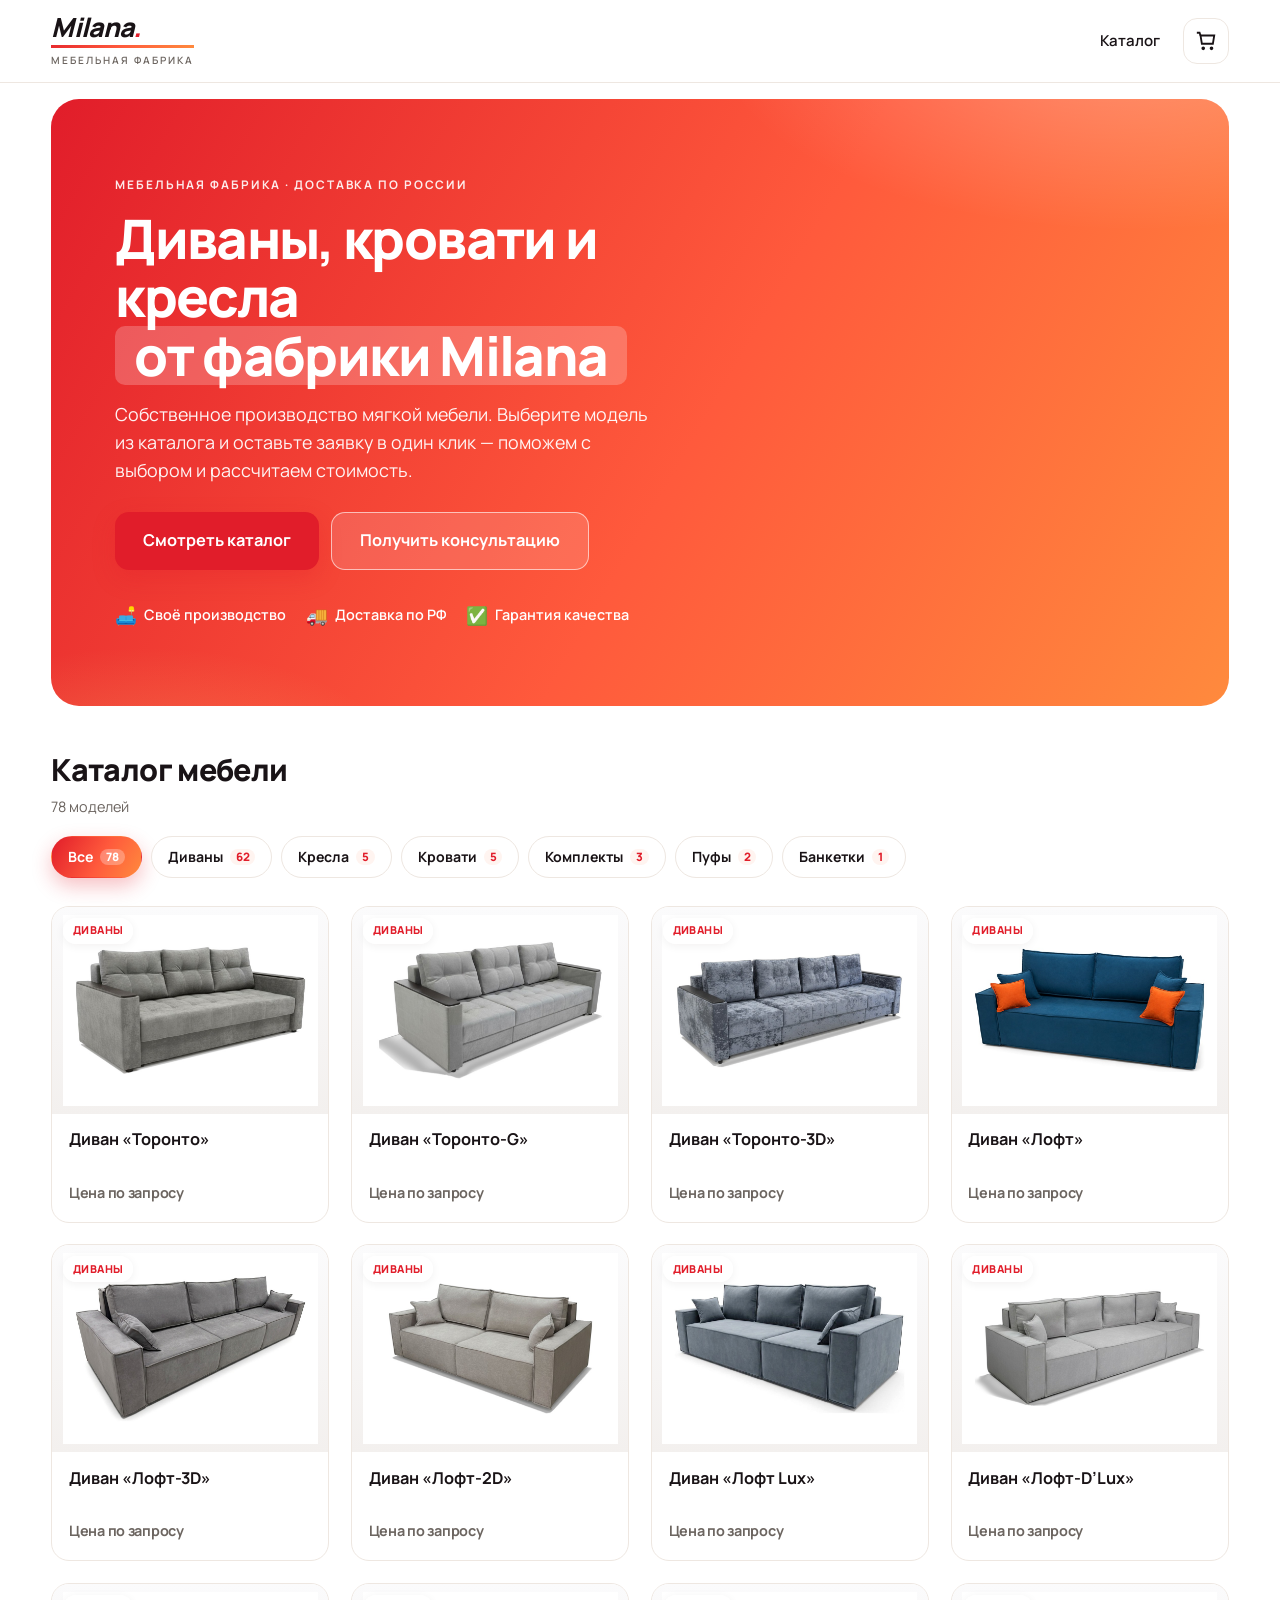
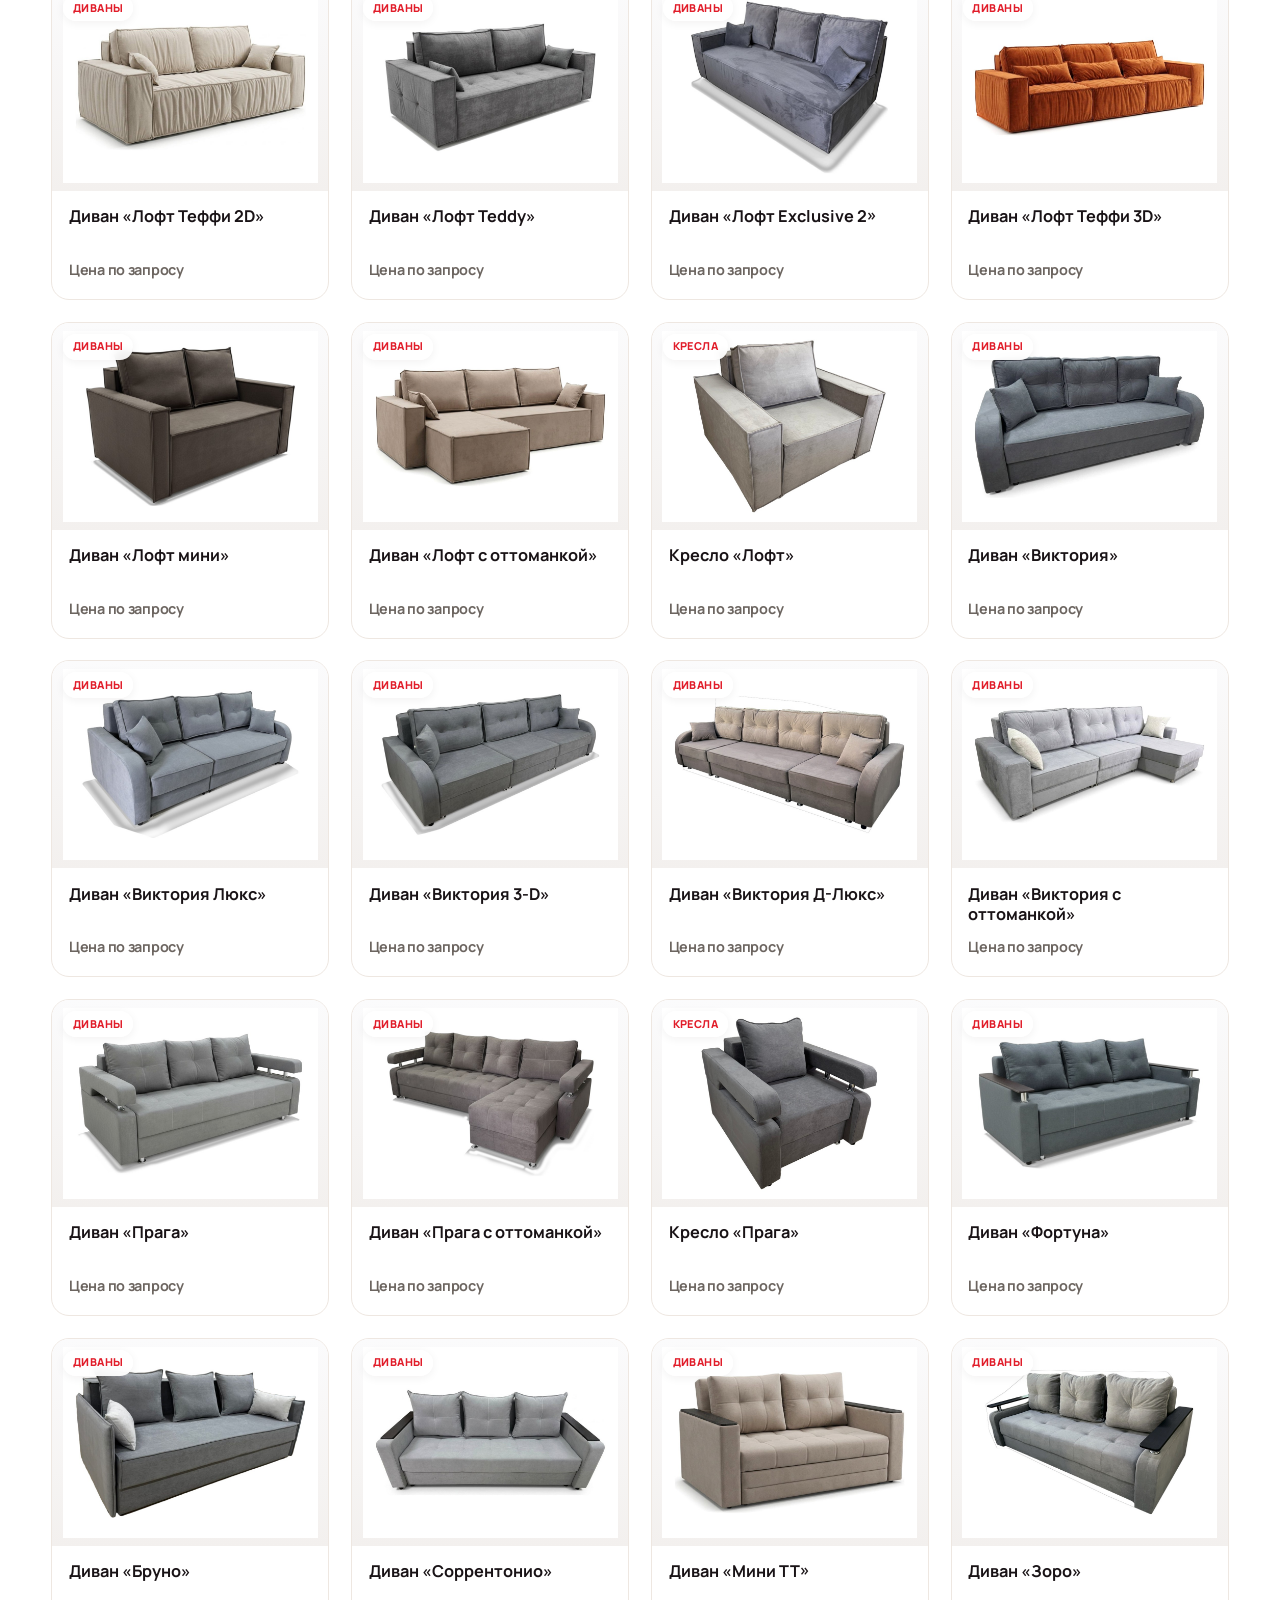
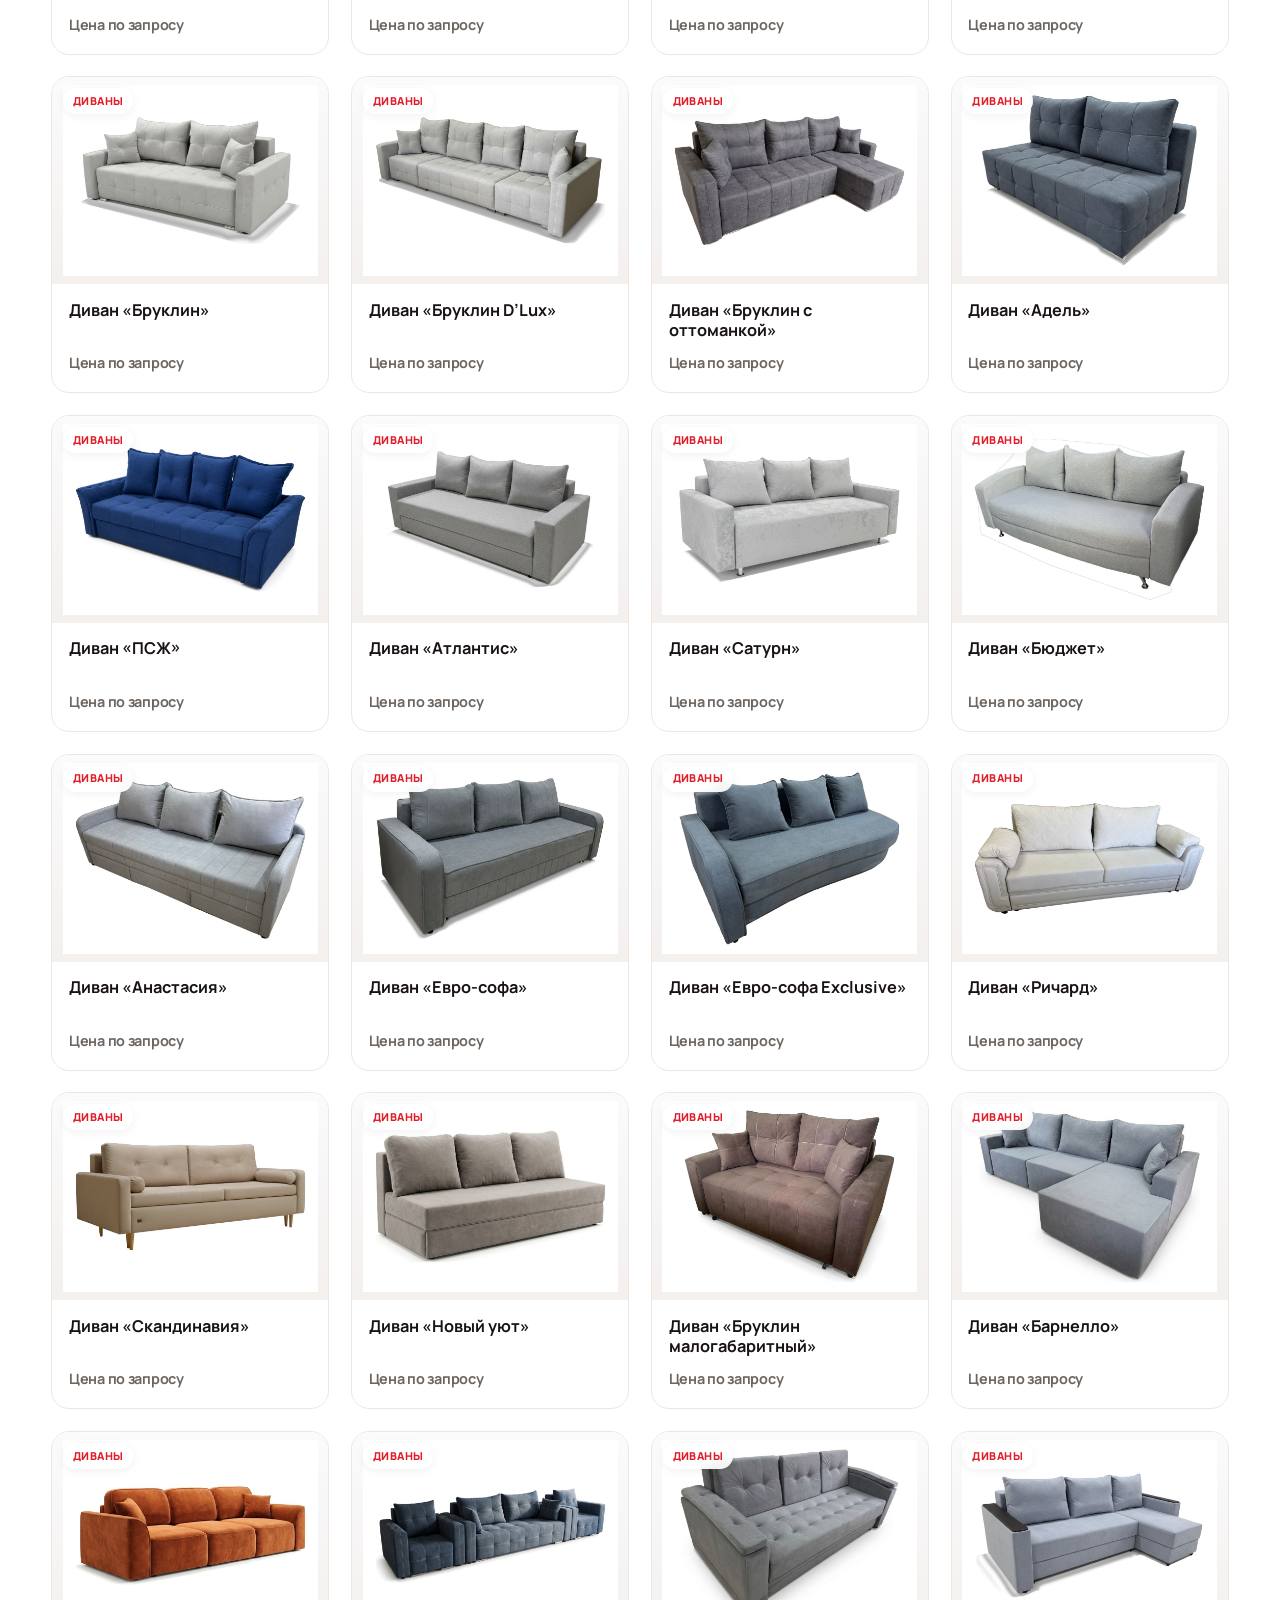
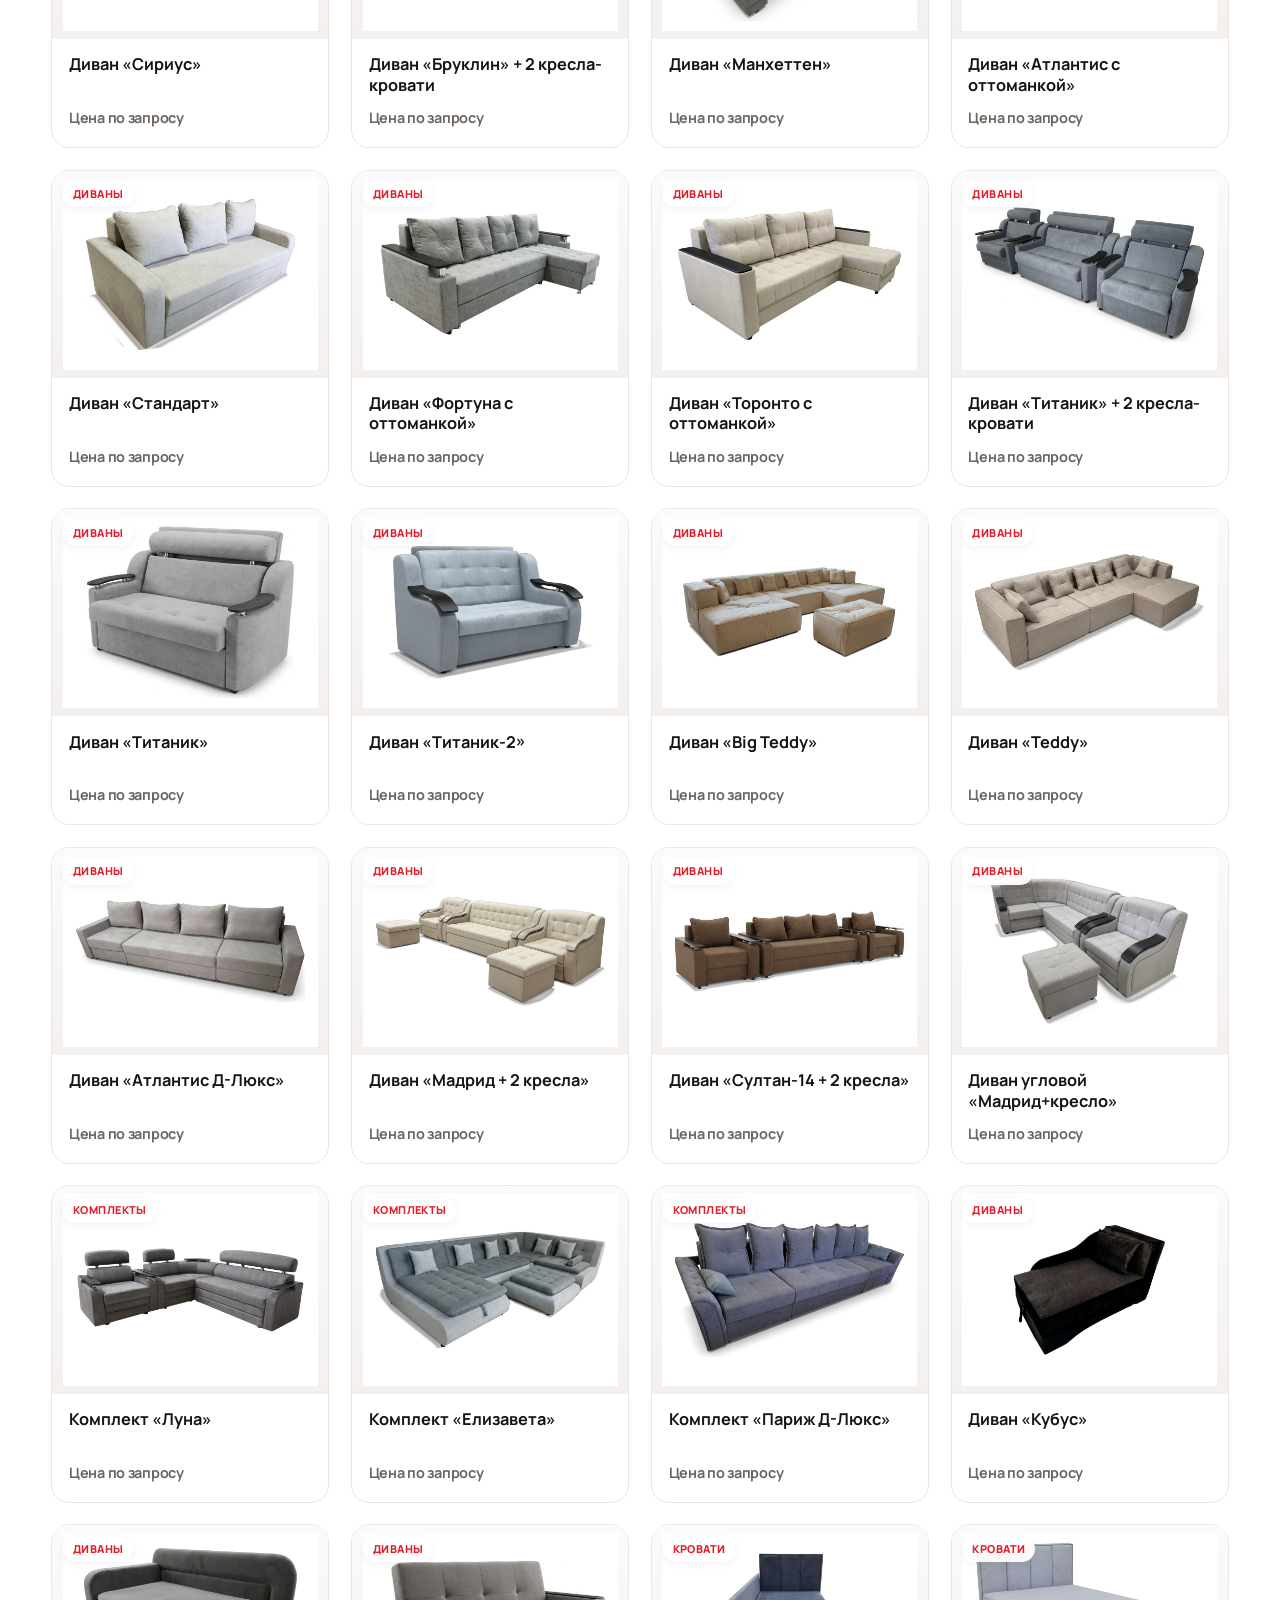
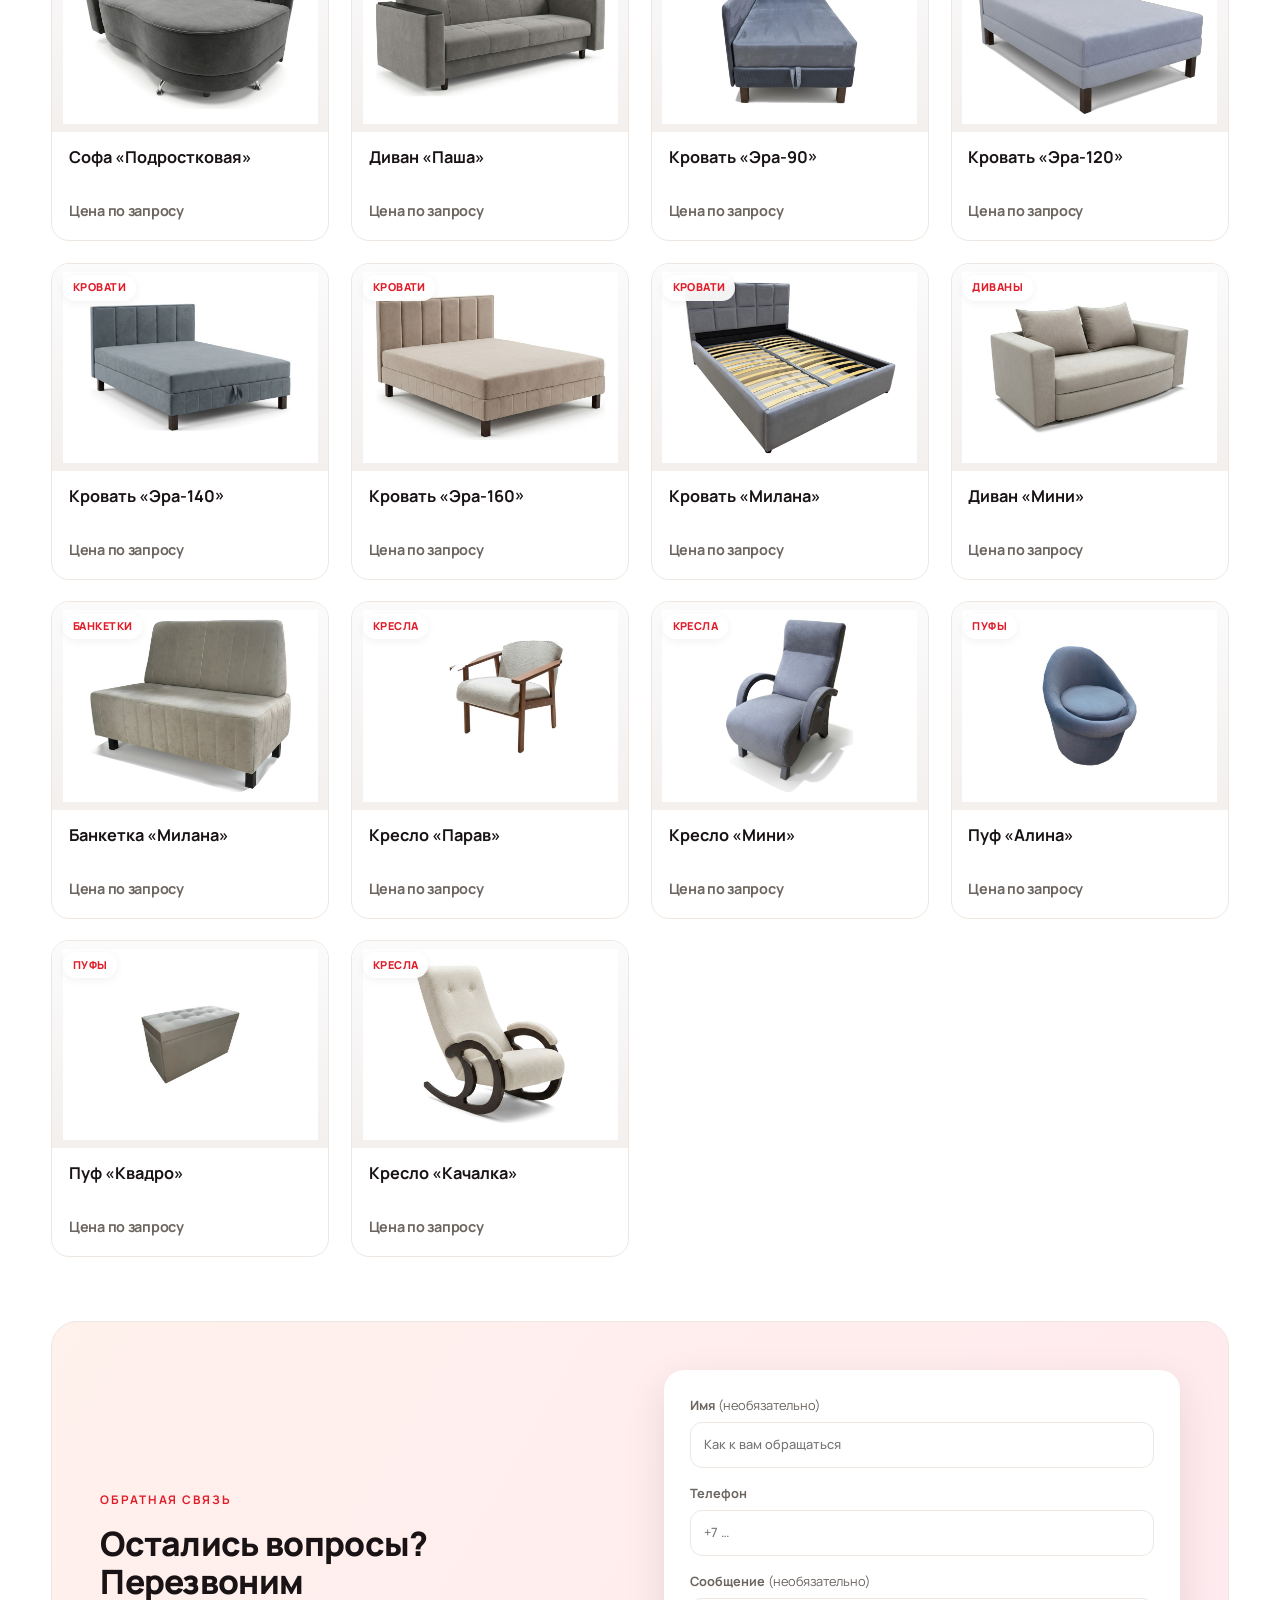
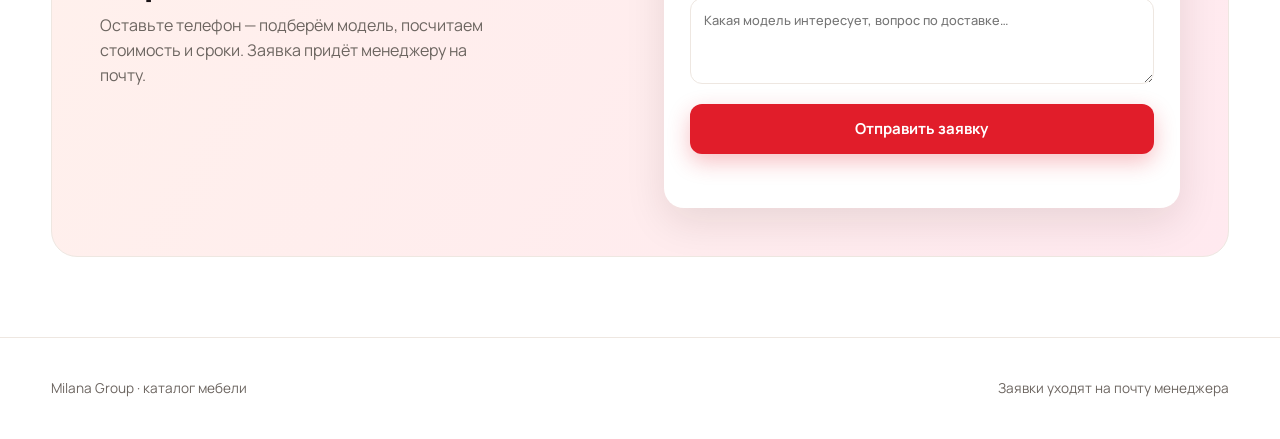
==== commit 7fe8b26f: "Новый логотип: леттеринг вместо красного квадрата Шапка сайта и админки — надпись Milana курсивом с " ====
--- a/index.html
+++ b/index.html
@@ -8,19 +8,16 @@
   <link rel="preconnect" href="https://fonts.googleapis.com" />
   <link rel="preconnect" href="https://fonts.gstatic.com" crossorigin />
   <link href="https://fonts.googleapis.com/css2?family=Manrope:ital,wght@0,400;0,500;0,600;0,700;1,600&display=swap" rel="stylesheet" />
-  <link rel="stylesheet" href="css/styles.css" />
+  <link rel="stylesheet" href="css/styles.css?v=2" />
 </head>
 <body>
   <div class="grain" aria-hidden="true"></div>
 
   <header class="site-header">
-    <div class="logo">
-      <span class="logo-mark">M</span>
-      <div>
-        <strong>Milana Group</strong>
-        <span class="logo-sub">Каталог</span>
-      </div>
-    </div>
+    <a class="brand" href="#" aria-label="Milana Group — на главную">
+      <span class="brand-word">Milana<span class="brand-dot">.</span></span>
+      <span class="brand-sub">Мебельная фабрика</span>
+    </a>
     <nav class="nav-actions">
       <button type="button" class="btn-ghost" id="btn-scroll-catalog">Каталог</button>
       <button type="button" class="btn-cart" id="btn-open-cart" aria-label="Корзина">
--- a/css/styles.css
+++ b/css/styles.css
@@ -46,6 +46,34 @@
   backdrop-filter: saturate(180%) blur(14px);
   border-bottom: 1px solid var(--line);
 }
+/* Логотип-леттеринг: без плашки, в стиле заголовков печатного каталога */
+.brand {
+  display: inline-flex;
+  flex-direction: column;
+  gap: 0;
+  text-decoration: none;
+  color: inherit;
+}
+.brand-word {
+  font-style: italic;
+  font-weight: 800;
+  font-size: 1.65rem;
+  line-height: 1;
+  letter-spacing: -0.025em;
+  padding-bottom: 5px;
+  border-bottom: 3px solid transparent;
+  border-image: var(--grad) 1;
+}
+.brand-dot { color: var(--accent); }
+.brand-sub {
+  margin-top: 5px;
+  font-size: 0.63rem;
+  font-weight: 600;
+  letter-spacing: 0.2em;
+  text-transform: uppercase;
+  color: var(--muted);
+}
+
 .logo { display: flex; align-items: center; gap: 0.7rem; }
 .logo-mark {
   width: 44px; height: 44px;
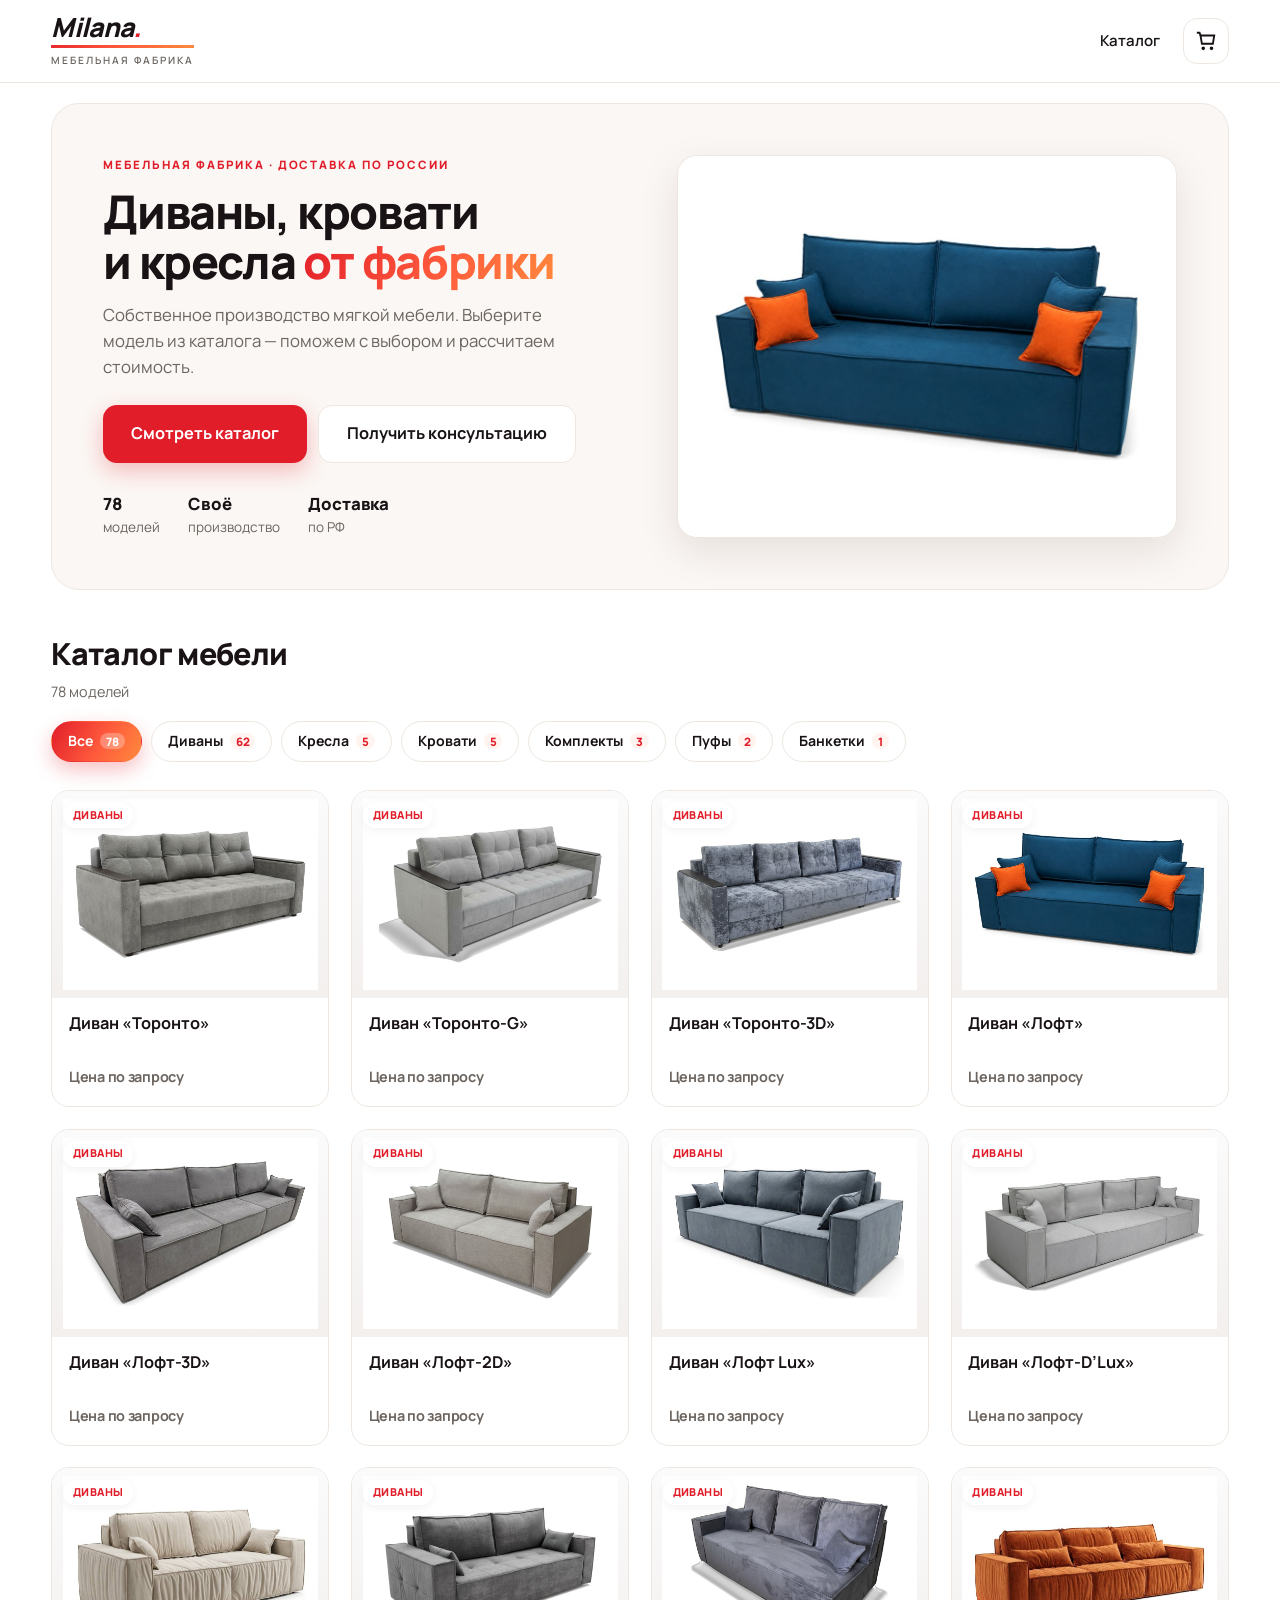
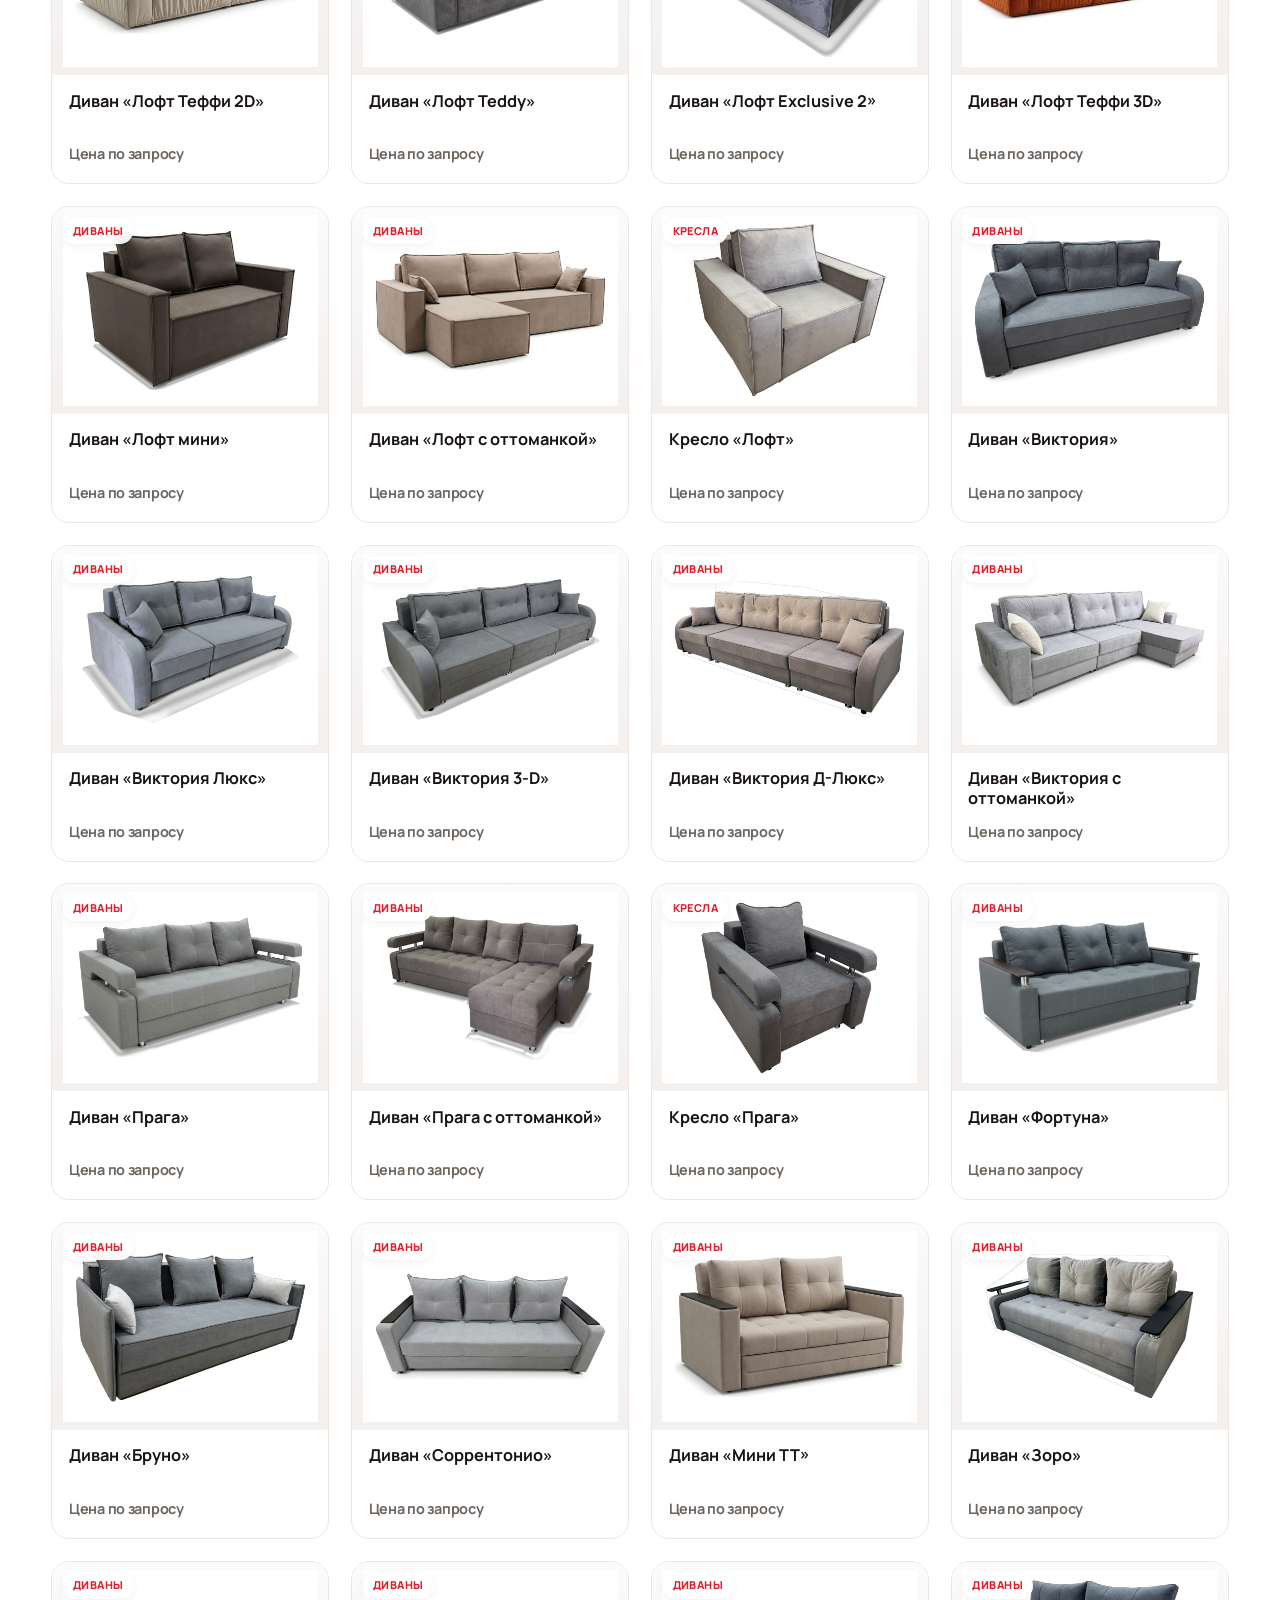
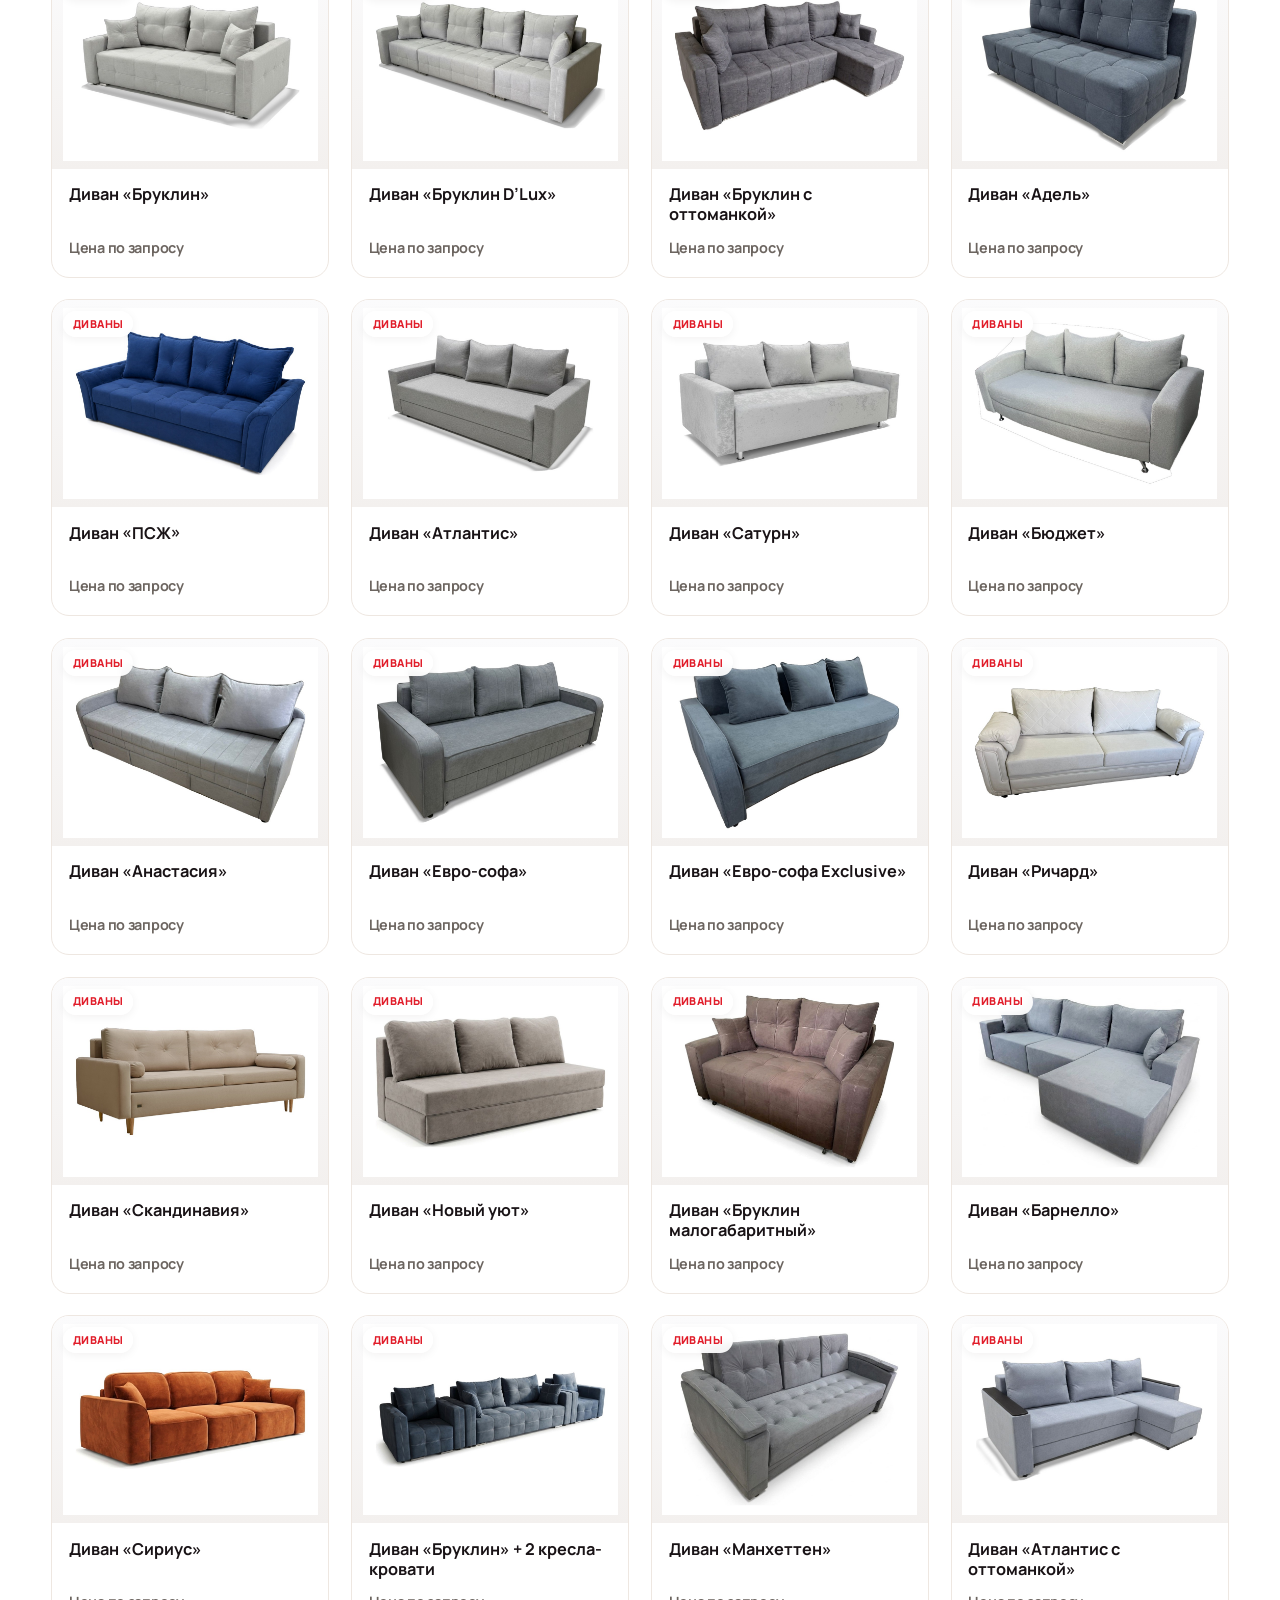
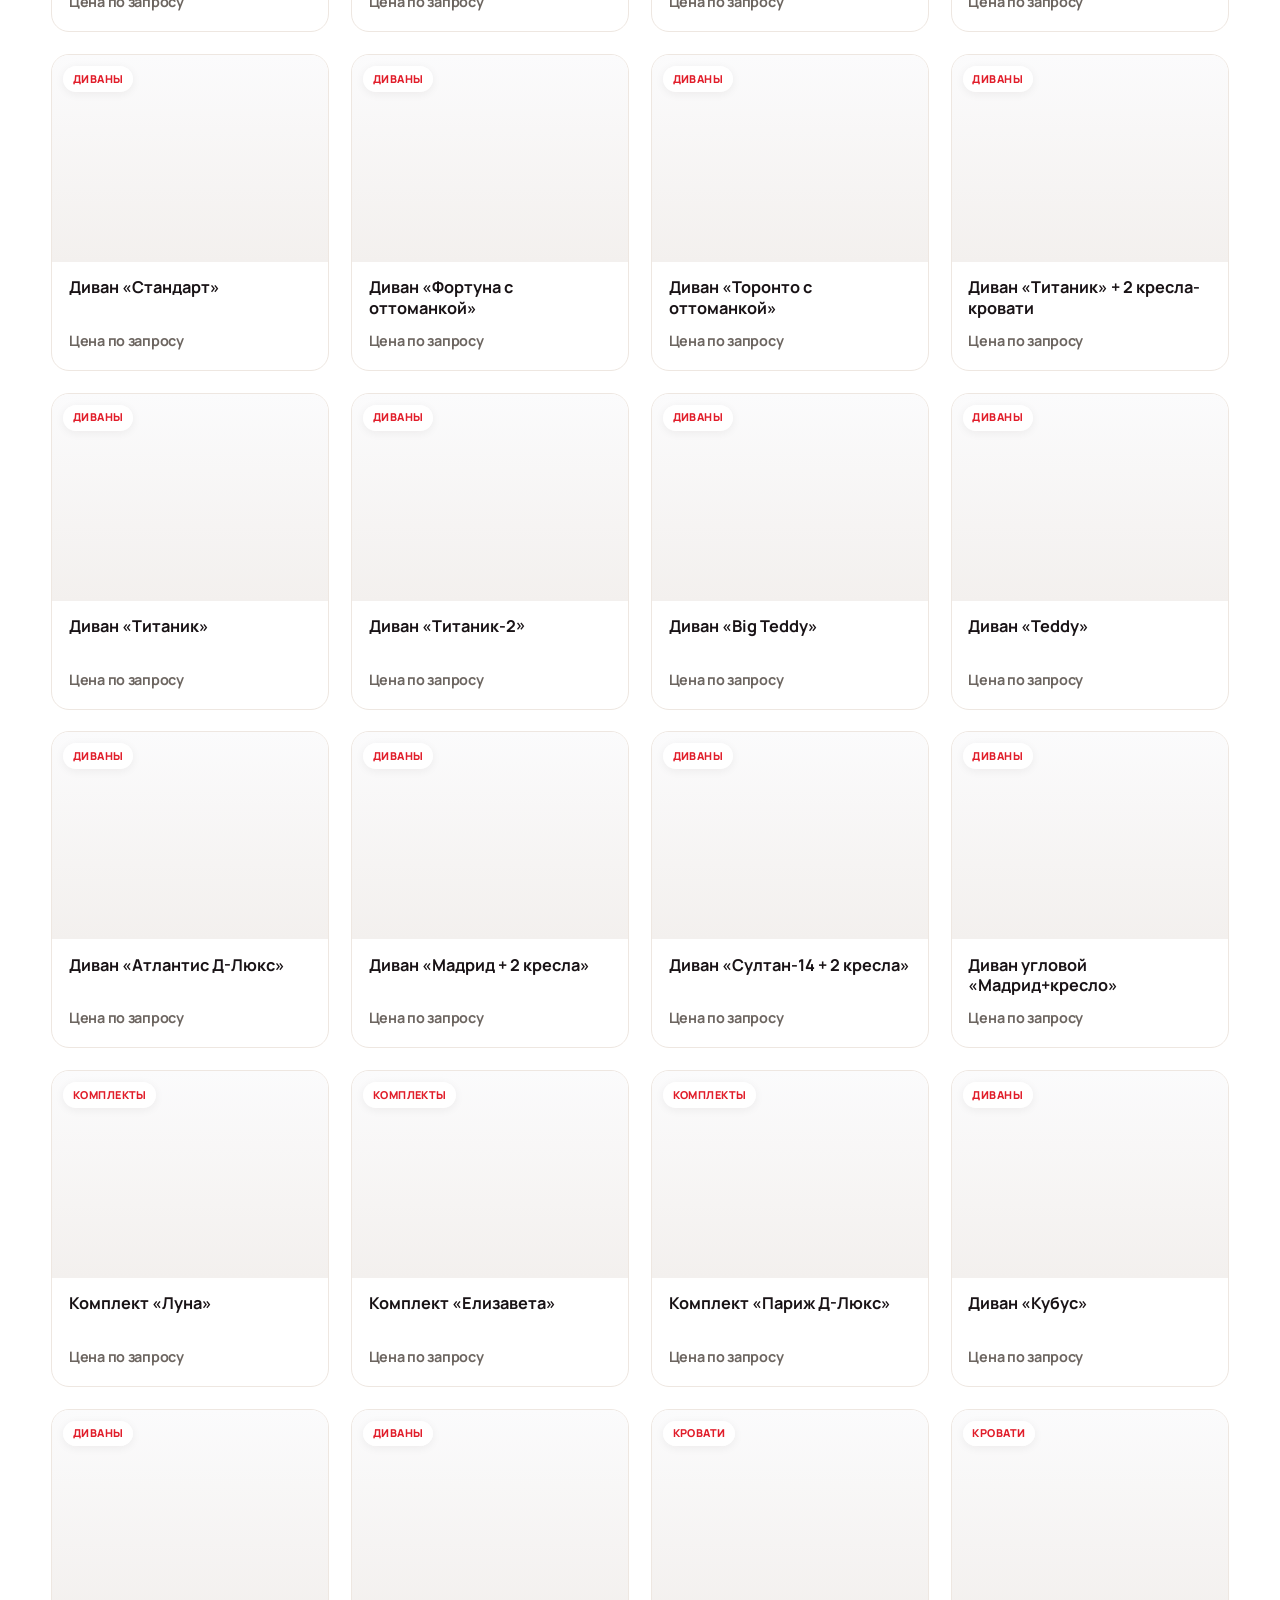
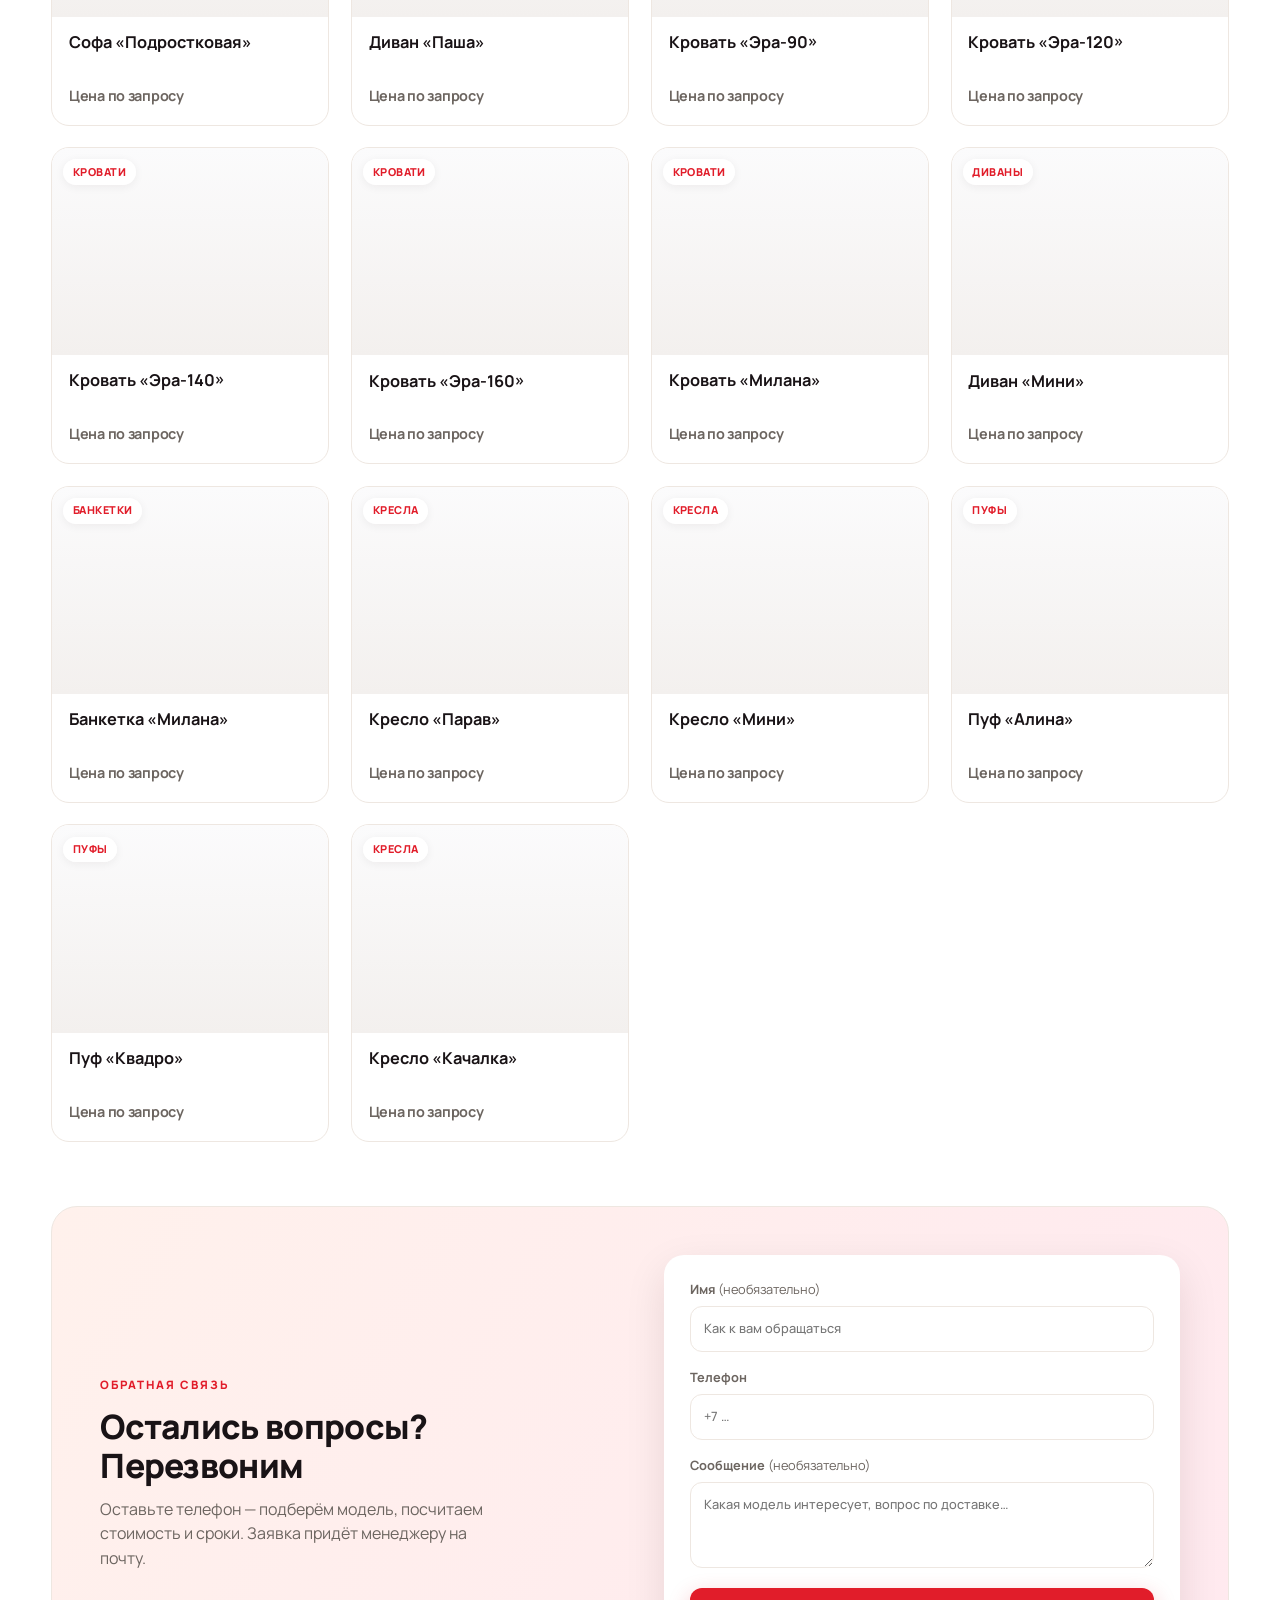
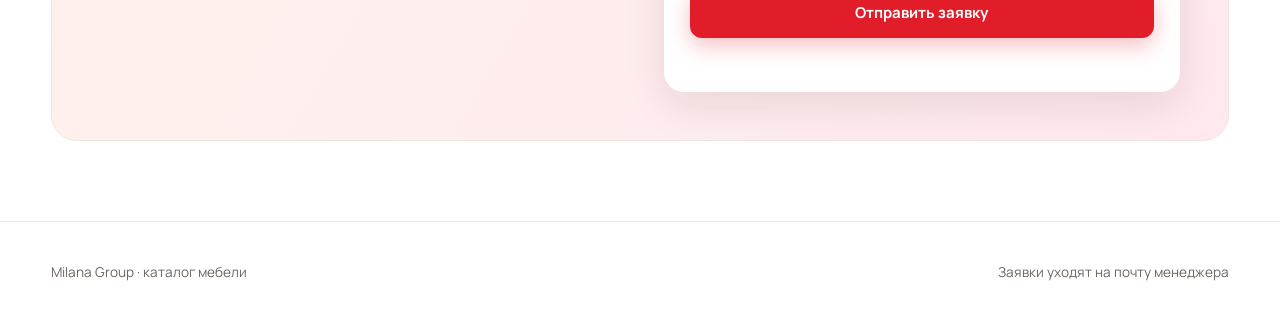
==== commit 83576604: "Главный блок: светлый с фото товара вместо красного - Красный градиентный блок заменён на тёплый све" ====
--- a/index.html
+++ b/index.html
@@ -8,7 +8,7 @@
   <link rel="preconnect" href="https://fonts.googleapis.com" />
   <link rel="preconnect" href="https://fonts.gstatic.com" crossorigin />
   <link href="https://fonts.googleapis.com/css2?family=Manrope:ital,wght@0,400;0,500;0,600;0,700;1,600&display=swap" rel="stylesheet" />
-  <link rel="stylesheet" href="css/styles.css?v=2" />
+  <link rel="stylesheet" href="css/styles.css?v=3" />
 </head>
 <body>
   <div class="grain" aria-hidden="true"></div>
@@ -19,7 +19,7 @@
       <span class="brand-sub">Мебельная фабрика</span>
     </a>
     <nav class="nav-actions">
-      <button type="button" class="btn-ghost" id="btn-scroll-catalog">Каталог</button>
+      <button type="button" class="btn-ghost js-scroll-catalog">Каталог</button>
       <button type="button" class="btn-cart" id="btn-open-cart" aria-label="Корзина">
         <svg width="22" height="22" viewBox="0 0 24 24" fill="none" stroke="currentColor" stroke-width="2">
           <path d="M6 6h15l-1.5 9h-12z" />
@@ -35,17 +35,20 @@
   <section class="hero">
     <div class="hero-inner">
       <p class="hero-eyebrow">Мебельная фабрика · доставка по России</p>
-      <h1>Диваны, кровати и кресла <span class="hero-accent">от фабрики Milana</span></h1>
-      <p class="hero-sub">Собственное производство мягкой мебели. Выберите модель из каталога и оставьте заявку в один клик — поможем с выбором и рассчитаем стоимость.</p>
+      <h1>Диваны, кровати<br>и кресла <span class="hero-accent">от фабрики</span></h1>
+      <p class="hero-sub">Собственное производство мягкой мебели. Выберите модель из каталога — поможем с выбором и рассчитаем стоимость.</p>
       <div class="hero-cta">
-        <button type="button" class="btn-primary btn-lg" id="btn-scroll-catalog">Смотреть каталог</button>
+        <button type="button" class="btn-primary btn-lg js-scroll-catalog">Смотреть каталог</button>
         <a class="btn-outline btn-lg" href="#contact">Получить консультацию</a>
       </div>
-      <ul class="hero-badges">
-        <li><span class="hero-badge-ic">🛋️</span> Своё производство</li>
-        <li><span class="hero-badge-ic">🚚</span> Доставка по РФ</li>
-        <li><span class="hero-badge-ic">✅</span> Гарантия качества</li>
+      <ul class="hero-stats">
+        <li><b id="hero-count">78</b> моделей</li>
+        <li><b>Своё</b> производство</li>
+        <li><b>Доставка</b> по РФ</li>
       </ul>
+    </div>
+    <div class="hero-shot">
+      <img src="data/images/products/p04-1.jpg" alt="Диван «Лофт» — мягкая мебель Milana" width="1000" height="750" />
     </div>
   </section>
 
@@ -173,6 +176,6 @@
     </div>
   </dialog>
 
-  <script src="js/app.js?v=5" type="module"></script>
+  <script src="js/app.js?v=6" type="module"></script>
 </body>
 </html>
--- a/css/styles.css
+++ b/css/styles.css
@@ -111,51 +111,59 @@
 }
 
 /* ---------- Hero ---------- */
+/* Главный блок: светлый, с фото товара — без «красного квадрата» */
 .hero {
   position: relative;
-  margin: 1rem 4vw 0;
-  padding: clamp(2.5rem, 6vw, 5rem) clamp(1.5rem, 5vw, 4.5rem);
+  margin: 1.25rem 4vw 0;
+  padding: clamp(1.75rem, 4vw, 3.25rem) clamp(1.5rem, 4vw, 3.25rem);
   border-radius: 28px;
+  background: var(--bg-warm);
+  border: 1px solid var(--line);
+  color: var(--ink);
+  display: grid;
+  gap: 2rem;
+  align-items: center;
+  overflow: hidden;
+}
+@media (min-width: 900px) {
+  .hero { grid-template-columns: 1.05fr 1fr; gap: 3rem; }
+}
+.hero-inner { max-width: 620px; }
+.hero-eyebrow {
+  margin: 0 0 0.85rem; font-size: 0.72rem; font-weight: 800;
+  text-transform: uppercase; letter-spacing: 0.17em; color: var(--accent);
+}
+.hero h1 {
+  margin: 0 0 0.9rem;
+  font-size: clamp(1.9rem, 4vw, 2.9rem);
+  font-weight: 800; line-height: 1.08; letter-spacing: -0.03em;
+}
+.hero-accent {
   background: var(--grad);
-  color: #fff;
-  overflow: hidden;
-  isolation: isolate;
-}
-.hero::before {
-  content: ""; position: absolute; inset: 0; z-index: -1;
-  background:
-    radial-gradient(700px 320px at 92% -10%, rgba(255, 255, 255, 0.28), transparent 60%),
-    radial-gradient(500px 300px at 8% 120%, rgba(255, 210, 120, 0.35), transparent 60%);
-}
-.hero-inner { max-width: 660px; }
-.hero-eyebrow {
-  margin: 0 0 0.9rem; font-size: 0.74rem; font-weight: 700;
-  text-transform: uppercase; letter-spacing: 0.16em;
-  color: rgba(255, 255, 255, 0.9);
-}
-.hero h1 {
-  margin: 0 0 1rem;
-  font-size: clamp(2rem, 5vw, 3.4rem);
-  font-weight: 800; line-height: 1.08; letter-spacing: -0.03em;
-}
-.hero-accent {
-  display: inline-block;
-  background: rgba(255, 255, 255, 0.22);
-  padding: 0 0.35em; border-radius: 10px;
+  -webkit-background-clip: text; background-clip: text;
+  -webkit-text-fill-color: transparent; color: var(--accent);
 }
 .hero-sub {
-  margin: 0 0 1.75rem; max-width: 540px;
-  font-size: clamp(0.98rem, 1.5vw, 1.12rem);
-  color: rgba(255, 255, 255, 0.94);
-}
-.hero-cta { display: flex; flex-wrap: wrap; gap: 0.75rem; margin-bottom: 2rem; }
-.hero-badges {
+  margin: 0 0 1.6rem; max-width: 46ch;
+  font-size: clamp(0.95rem, 1.4vw, 1.05rem); color: var(--muted);
+}
+.hero-cta { display: flex; flex-wrap: wrap; gap: 0.65rem; margin-bottom: 1.75rem; }
+.hero-stats {
   list-style: none; margin: 0; padding: 0;
-  display: flex; flex-wrap: wrap; gap: 1.2rem;
-  font-size: 0.9rem; font-weight: 600;
-}
-.hero-badges li { display: flex; align-items: center; gap: 0.45rem; }
-.hero-badge-ic { font-size: 1.1rem; }
+  display: flex; flex-wrap: wrap; gap: 1.75rem;
+  font-size: 0.85rem; color: var(--muted);
+}
+.hero-stats b {
+  display: block; font-size: 1.05rem; font-weight: 800; color: var(--ink);
+  letter-spacing: -0.01em;
+}
+.hero-shot {
+  background: #fff; border-radius: 20px; padding: 0.9rem;
+  box-shadow: var(--shadow); border: 1px solid var(--line);
+}
+.hero-shot img {
+  width: 100%; height: auto; display: block; border-radius: 12px;
+}
 
 /* ---------- Buttons ---------- */
 .btn-primary {
@@ -172,12 +180,12 @@
 .btn-outline {
   font: inherit; font-weight: 700; border-radius: 14px;
   padding: 0.95rem 1.75rem; font-size: 1.02rem;
-  background: rgba(255, 255, 255, 0.14); color: #fff;
-  border: 1.5px solid rgba(255, 255, 255, 0.6);
+  background: #fff; color: var(--ink);
+  border: 1.5px solid var(--line);
   cursor: pointer; text-decoration: none; display: inline-flex; align-items: center;
-  transition: background 0.2s, transform 0.15s;
-}
-.btn-outline:hover { background: rgba(255, 255, 255, 0.26); transform: translateY(-2px); }
+  transition: border-color 0.2s, color 0.2s, transform 0.15s;
+}
+.btn-outline:hover { border-color: var(--accent); color: var(--accent); transform: translateY(-2px); }
 
 /* ---------- Main / toolbar ---------- */
 main { padding: 2.5rem 4vw 4rem; }
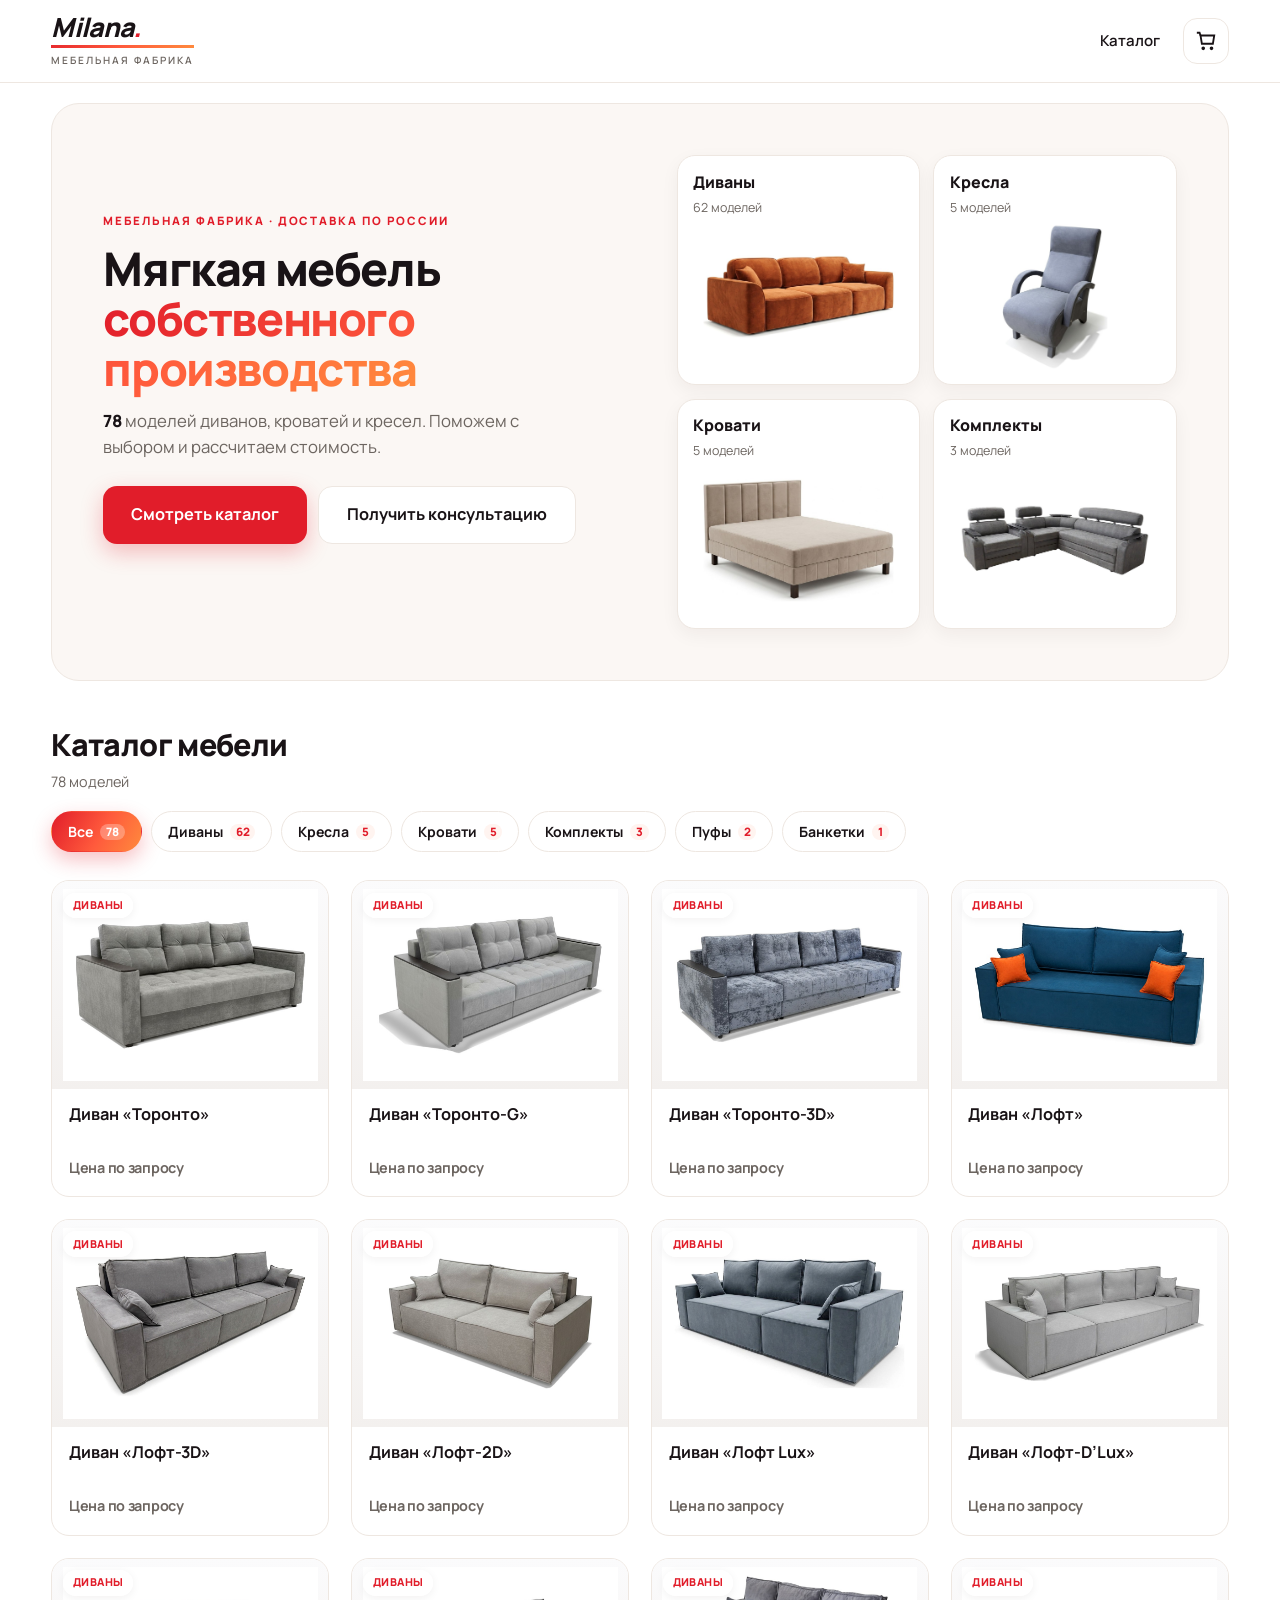
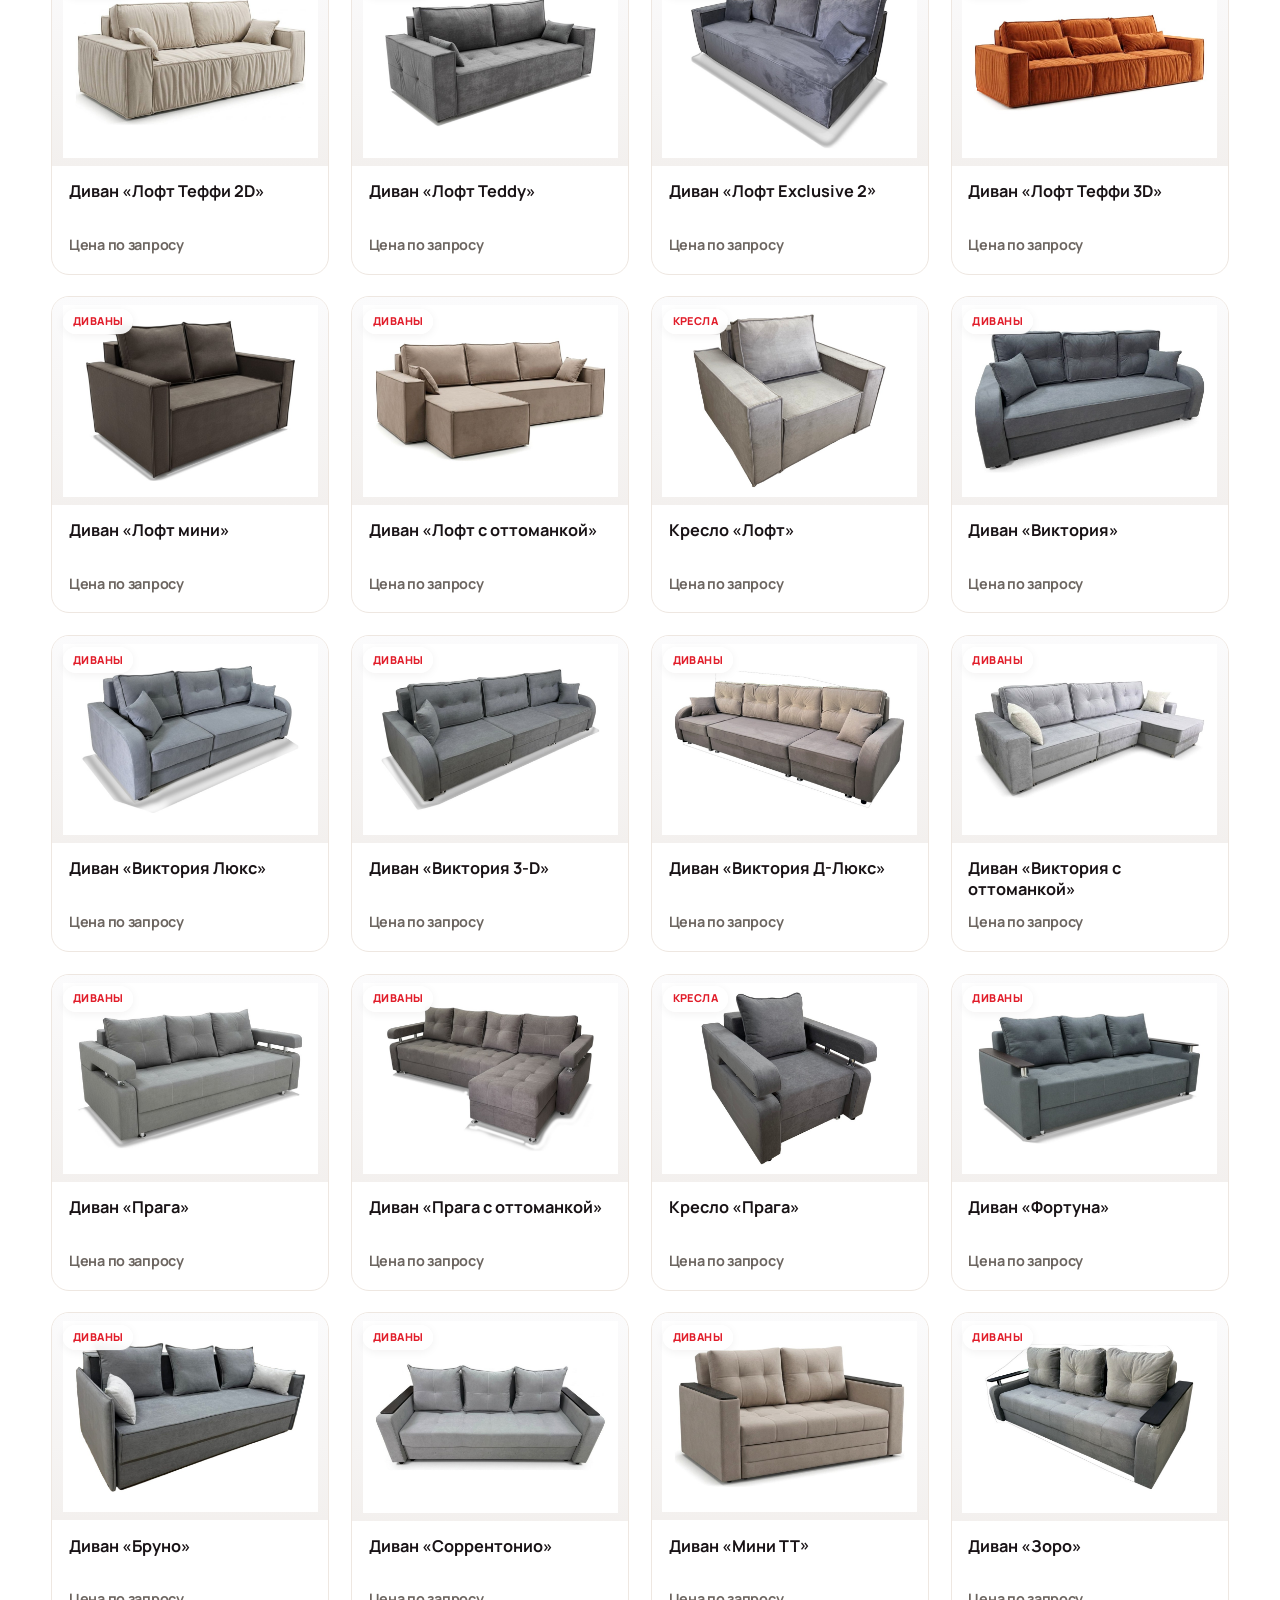
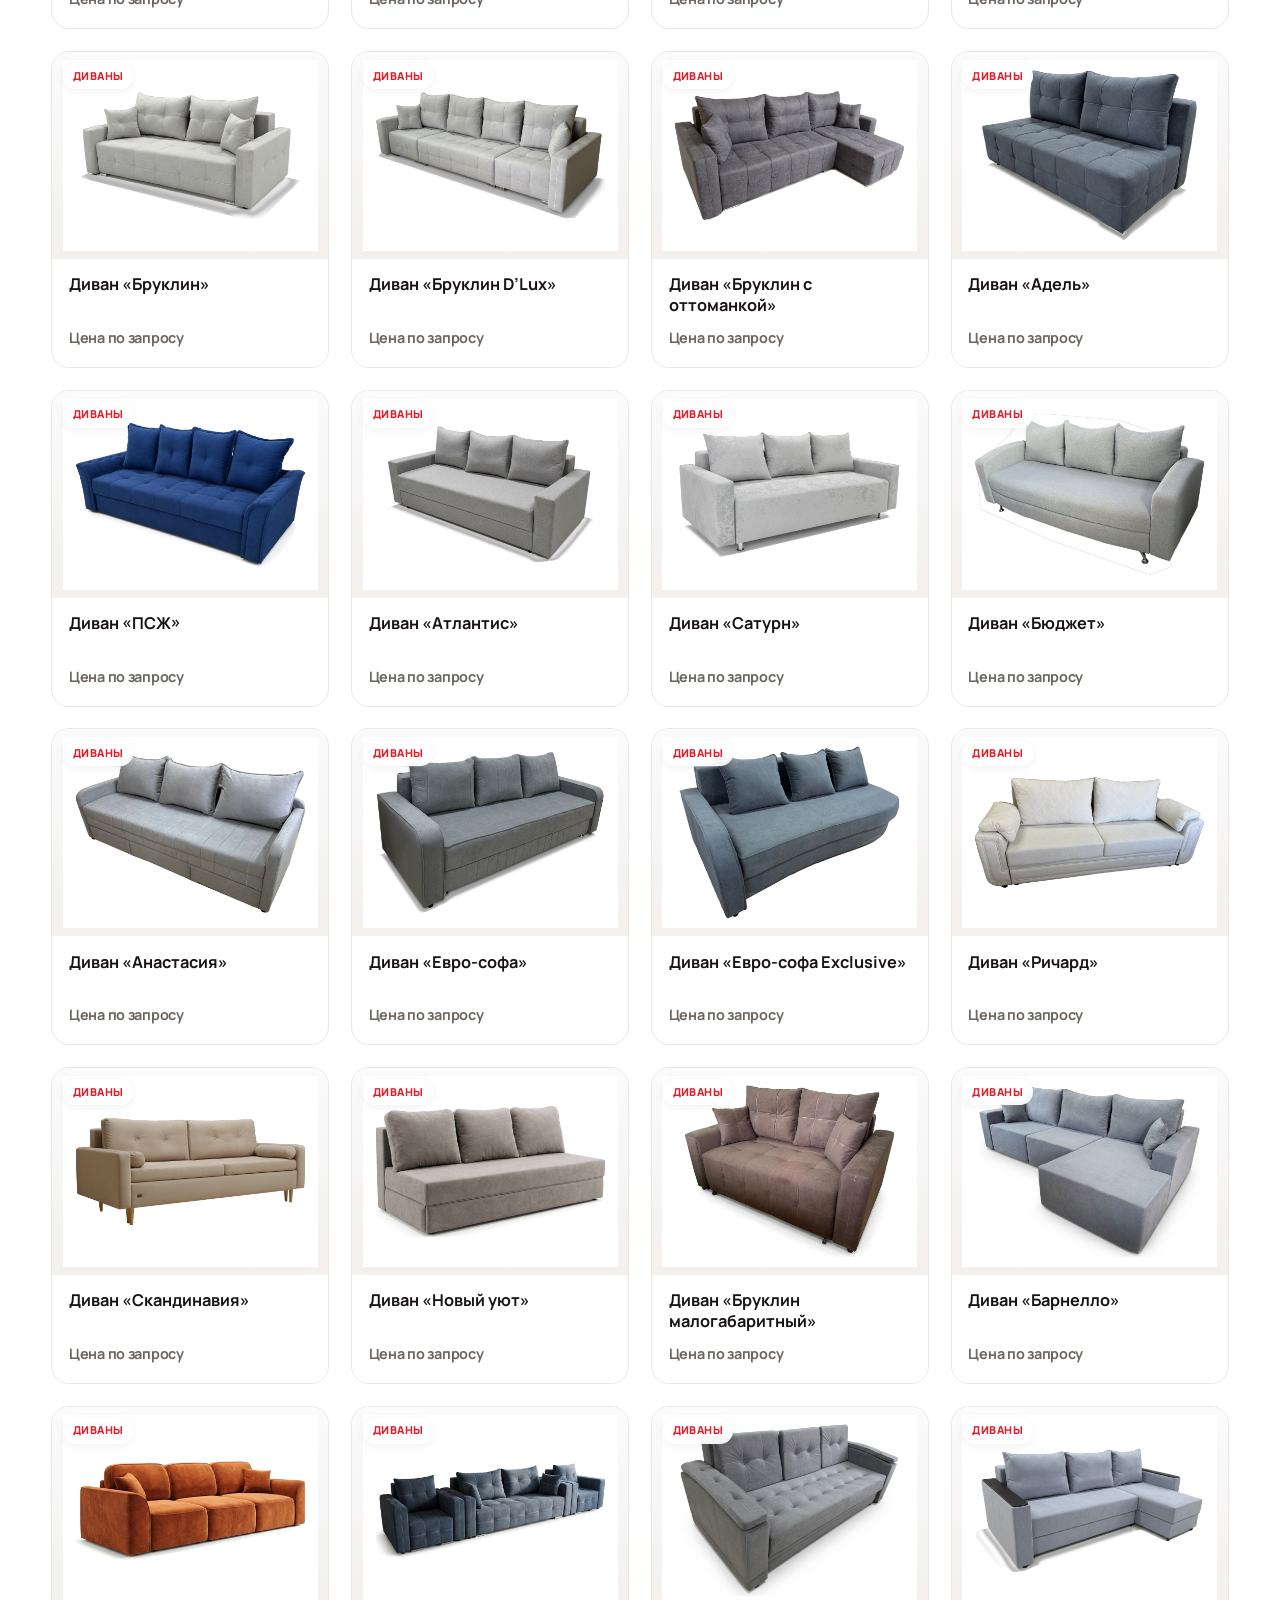
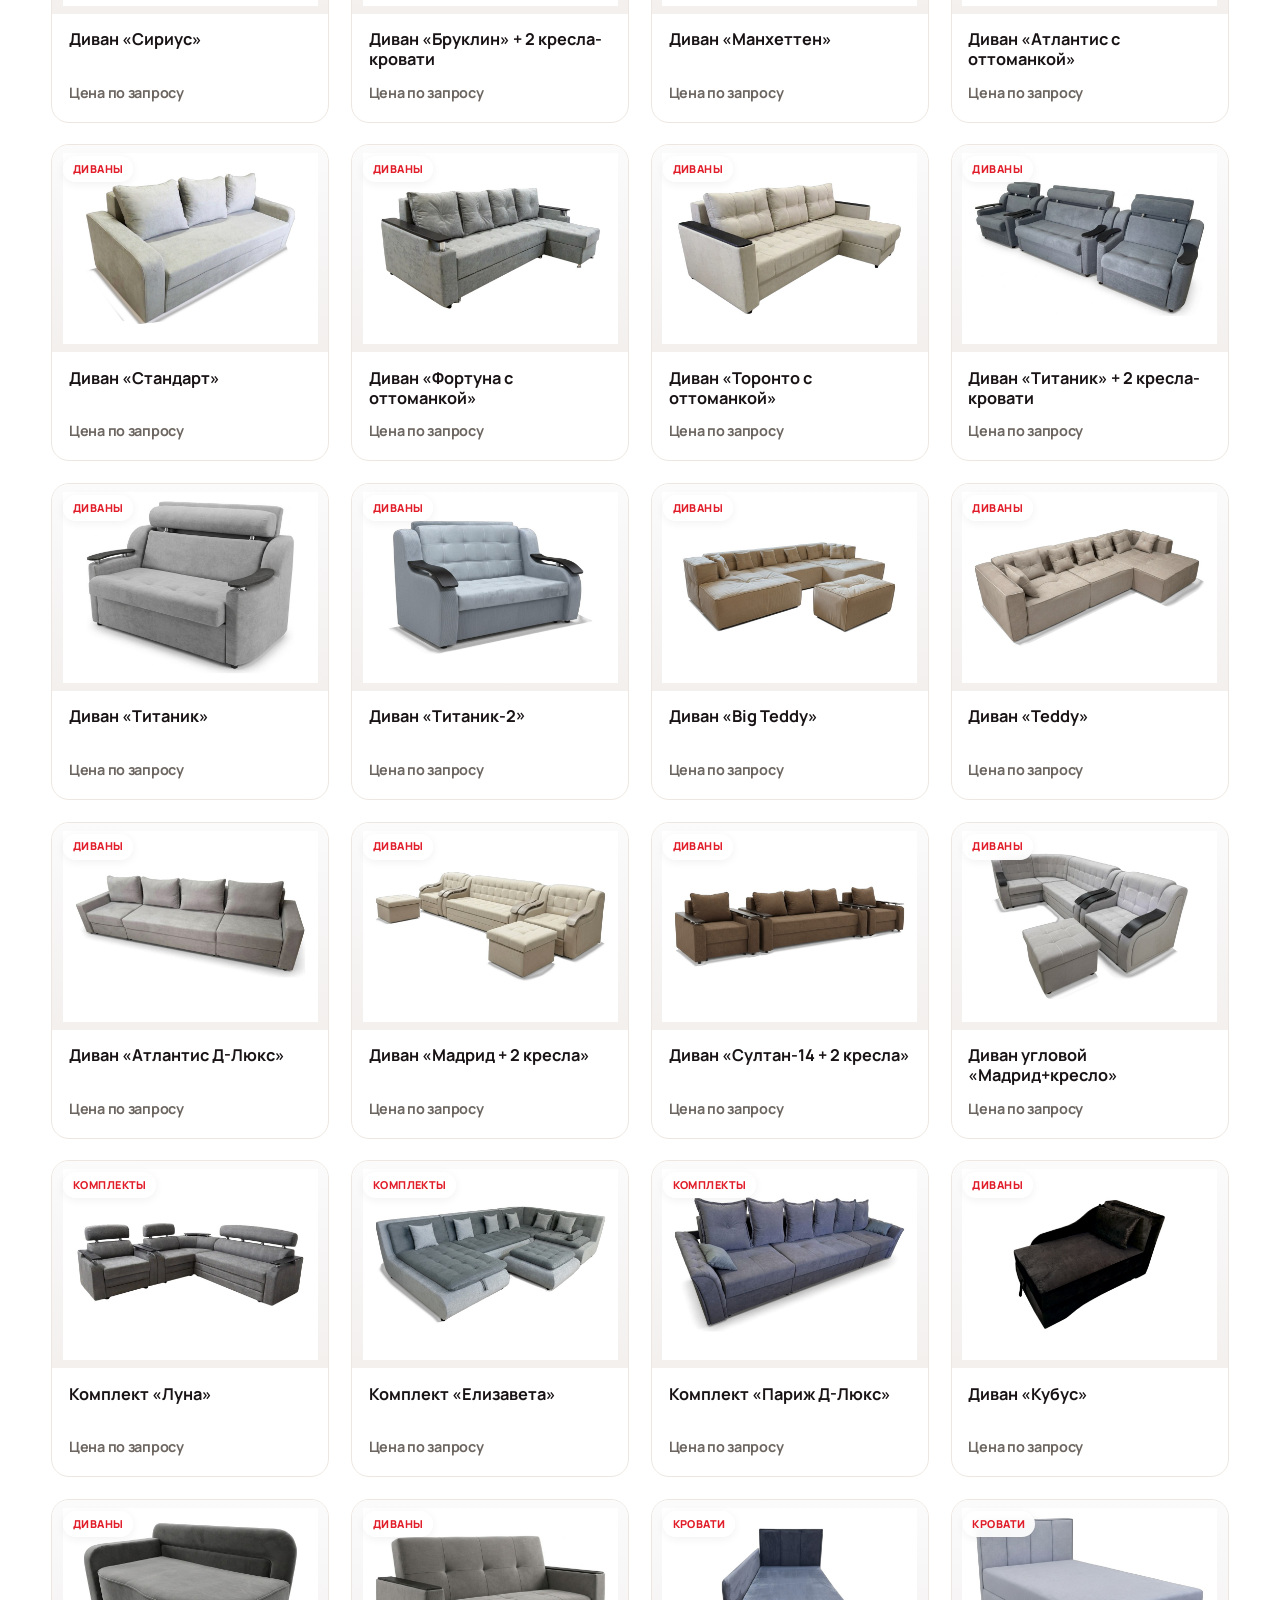
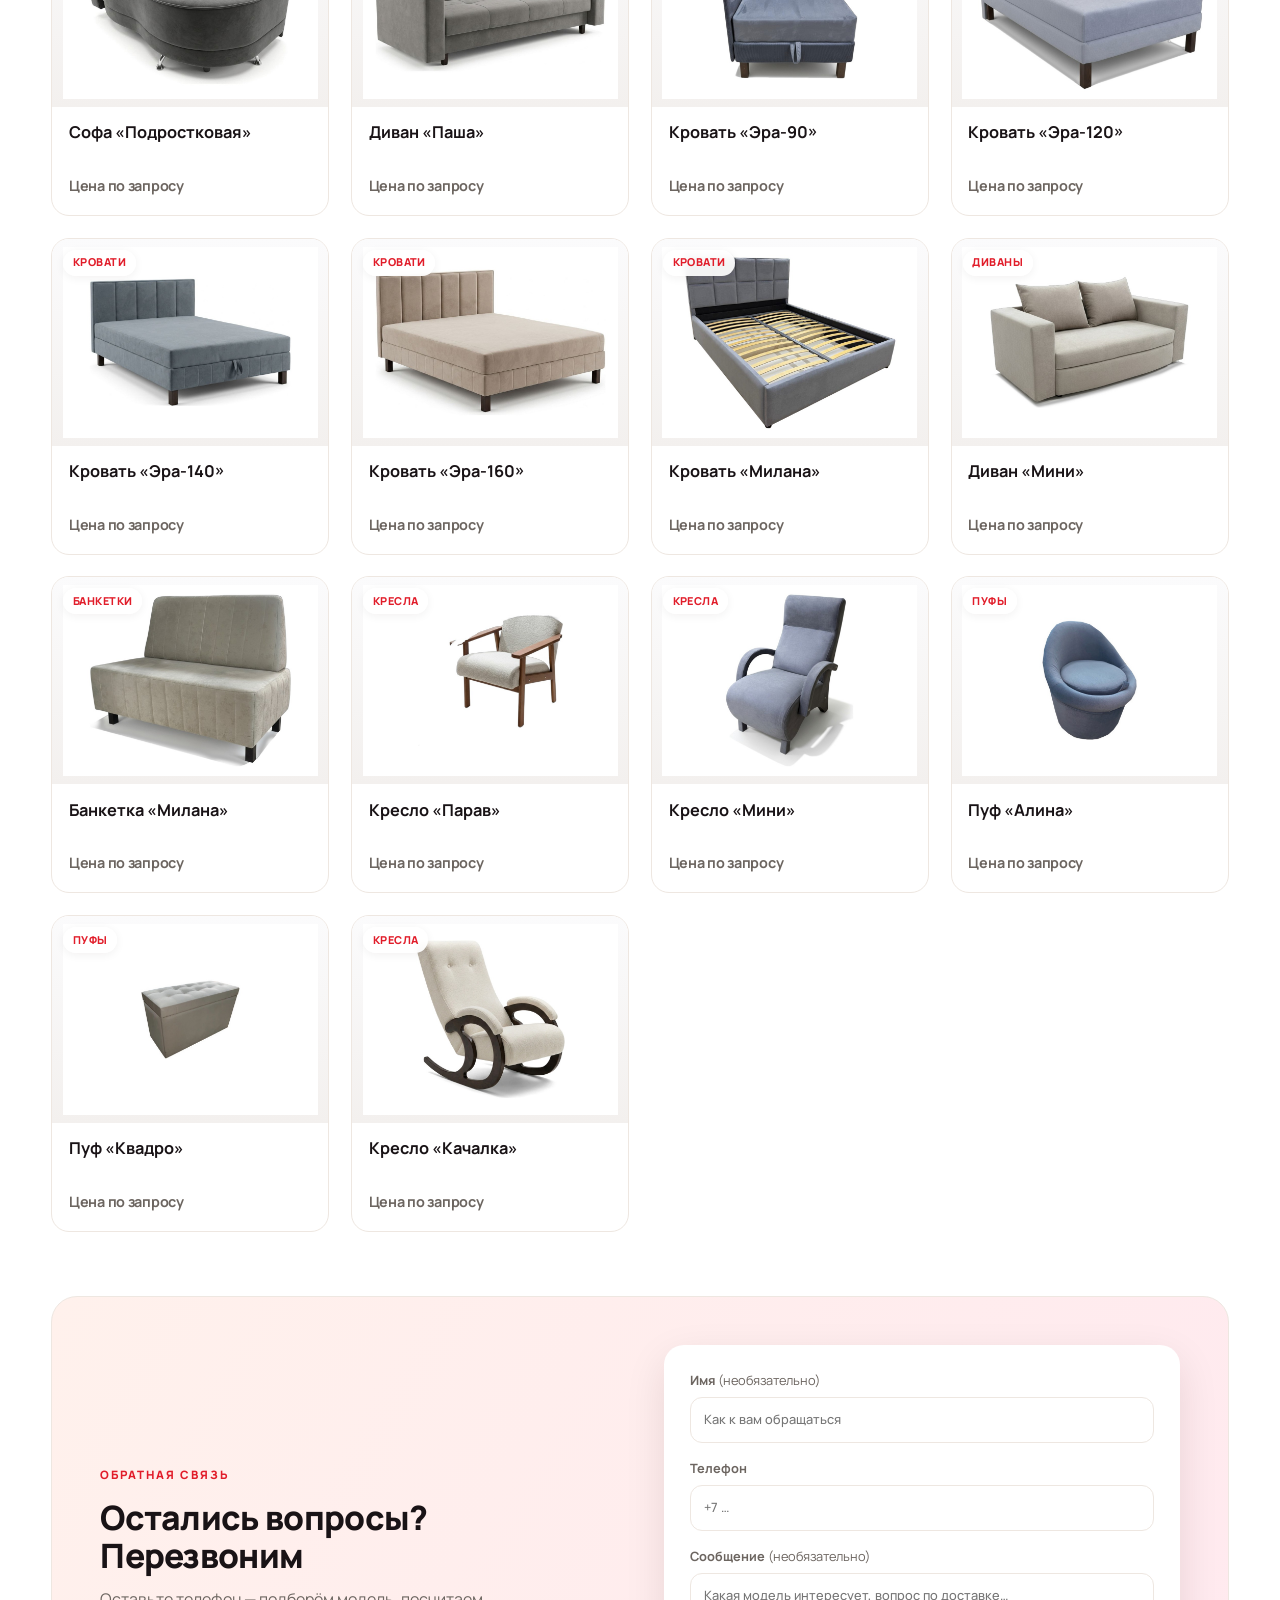
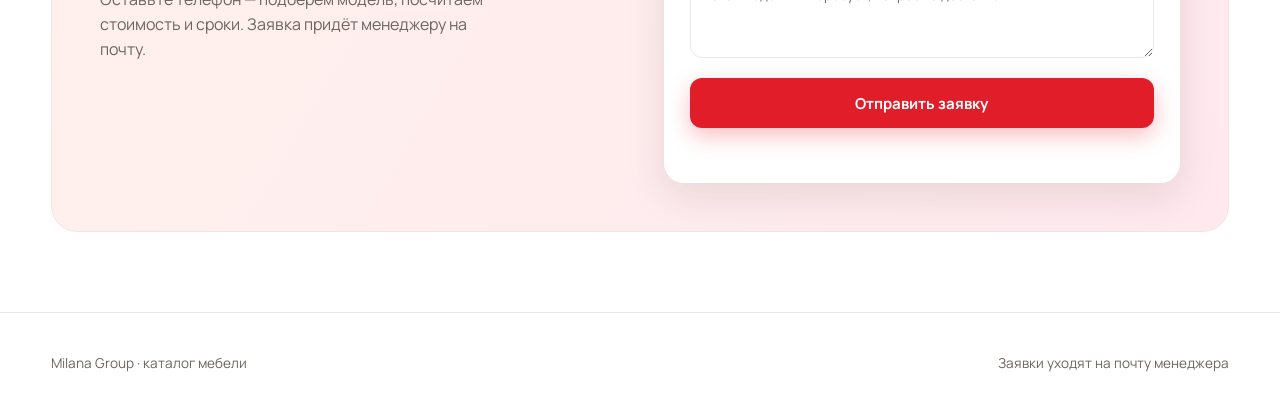
==== commit af6de136: "Главный блок: плитки категорий вместо одного фото Вместо единственного дивана — 4 кликабельные плитк" ====
--- a/index.html
+++ b/index.html
@@ -8,7 +8,7 @@
   <link rel="preconnect" href="https://fonts.googleapis.com" />
   <link rel="preconnect" href="https://fonts.gstatic.com" crossorigin />
   <link href="https://fonts.googleapis.com/css2?family=Manrope:ital,wght@0,400;0,500;0,600;0,700;1,600&display=swap" rel="stylesheet" />
-  <link rel="stylesheet" href="css/styles.css?v=3" />
+  <link rel="stylesheet" href="css/styles.css?v=4" />
 </head>
 <body>
   <div class="grain" aria-hidden="true"></div>
@@ -35,21 +35,14 @@
   <section class="hero">
     <div class="hero-inner">
       <p class="hero-eyebrow">Мебельная фабрика · доставка по России</p>
-      <h1>Диваны, кровати<br>и кресла <span class="hero-accent">от фабрики</span></h1>
-      <p class="hero-sub">Собственное производство мягкой мебели. Выберите модель из каталога — поможем с выбором и рассчитаем стоимость.</p>
+      <h1>Мягкая мебель<br><span class="hero-accent">собственного производства</span></h1>
+      <p class="hero-sub"><b id="hero-count">78</b> моделей диванов, кроватей и кресел. Поможем с выбором и рассчитаем стоимость.</p>
       <div class="hero-cta">
         <button type="button" class="btn-primary btn-lg js-scroll-catalog">Смотреть каталог</button>
         <a class="btn-outline btn-lg" href="#contact">Получить консультацию</a>
       </div>
-      <ul class="hero-stats">
-        <li><b id="hero-count">78</b> моделей</li>
-        <li><b>Своё</b> производство</li>
-        <li><b>Доставка</b> по РФ</li>
-      </ul>
     </div>
-    <div class="hero-shot">
-      <img src="data/images/products/p04-1.jpg" alt="Диван «Лофт» — мягкая мебель Milana" width="1000" height="750" />
-    </div>
+    <div class="hero-tiles" id="hero-tiles"></div>
   </section>
 
   <main>
@@ -176,6 +169,6 @@
     </div>
   </dialog>
 
-  <script src="js/app.js?v=6" type="module"></script>
+  <script src="js/app.js?v=7" type="module"></script>
 </body>
 </html>
--- a/css/styles.css
+++ b/css/styles.css
@@ -148,22 +148,36 @@
   font-size: clamp(0.95rem, 1.4vw, 1.05rem); color: var(--muted);
 }
 .hero-cta { display: flex; flex-wrap: wrap; gap: 0.65rem; margin-bottom: 1.75rem; }
-.hero-stats {
-  list-style: none; margin: 0; padding: 0;
-  display: flex; flex-wrap: wrap; gap: 1.75rem;
-  font-size: 0.85rem; color: var(--muted);
-}
-.hero-stats b {
-  display: block; font-size: 1.05rem; font-weight: 800; color: var(--ink);
-  letter-spacing: -0.01em;
-}
-.hero-shot {
-  background: #fff; border-radius: 20px; padding: 0.9rem;
-  box-shadow: var(--shadow); border: 1px solid var(--line);
-}
-.hero-shot img {
-  width: 100%; height: auto; display: block; border-radius: 12px;
-}
+.hero-sub b { color: var(--ink); font-weight: 800; }
+
+/* Плитки категорий — кликабельные, ведут в отфильтрованный каталог */
+.hero-tiles {
+  display: grid;
+  grid-template-columns: 1fr 1fr;
+  gap: 0.85rem;
+}
+.hero-tile {
+  font: inherit; color: inherit; text-align: left; cursor: pointer;
+  display: flex; flex-direction: column;
+  min-height: 170px; padding: 0.85rem 0.95rem 0.5rem;
+  background: #fff; border: 1px solid var(--line); border-radius: 18px;
+  box-shadow: 0 6px 18px rgba(40, 18, 12, 0.05);
+  transition: transform 0.2s, box-shadow 0.2s, border-color 0.2s;
+  overflow: hidden;
+}
+.hero-tile:hover {
+  transform: translateY(-4px);
+  box-shadow: var(--shadow);
+  border-color: rgba(225, 29, 42, 0.3);
+}
+.hero-tile:focus-visible { outline: 3px solid var(--accent); outline-offset: 2px; }
+.hero-tile-head b { display: block; font-size: 1rem; font-weight: 800; }
+.hero-tile-head span { font-size: 0.78rem; color: var(--muted); }
+.hero-tile img {
+  width: 100%; margin-top: auto; display: block;
+  transition: transform 0.35s ease;
+}
+.hero-tile:hover img { transform: scale(1.06); }
 
 /* ---------- Buttons ---------- */
 .btn-primary {
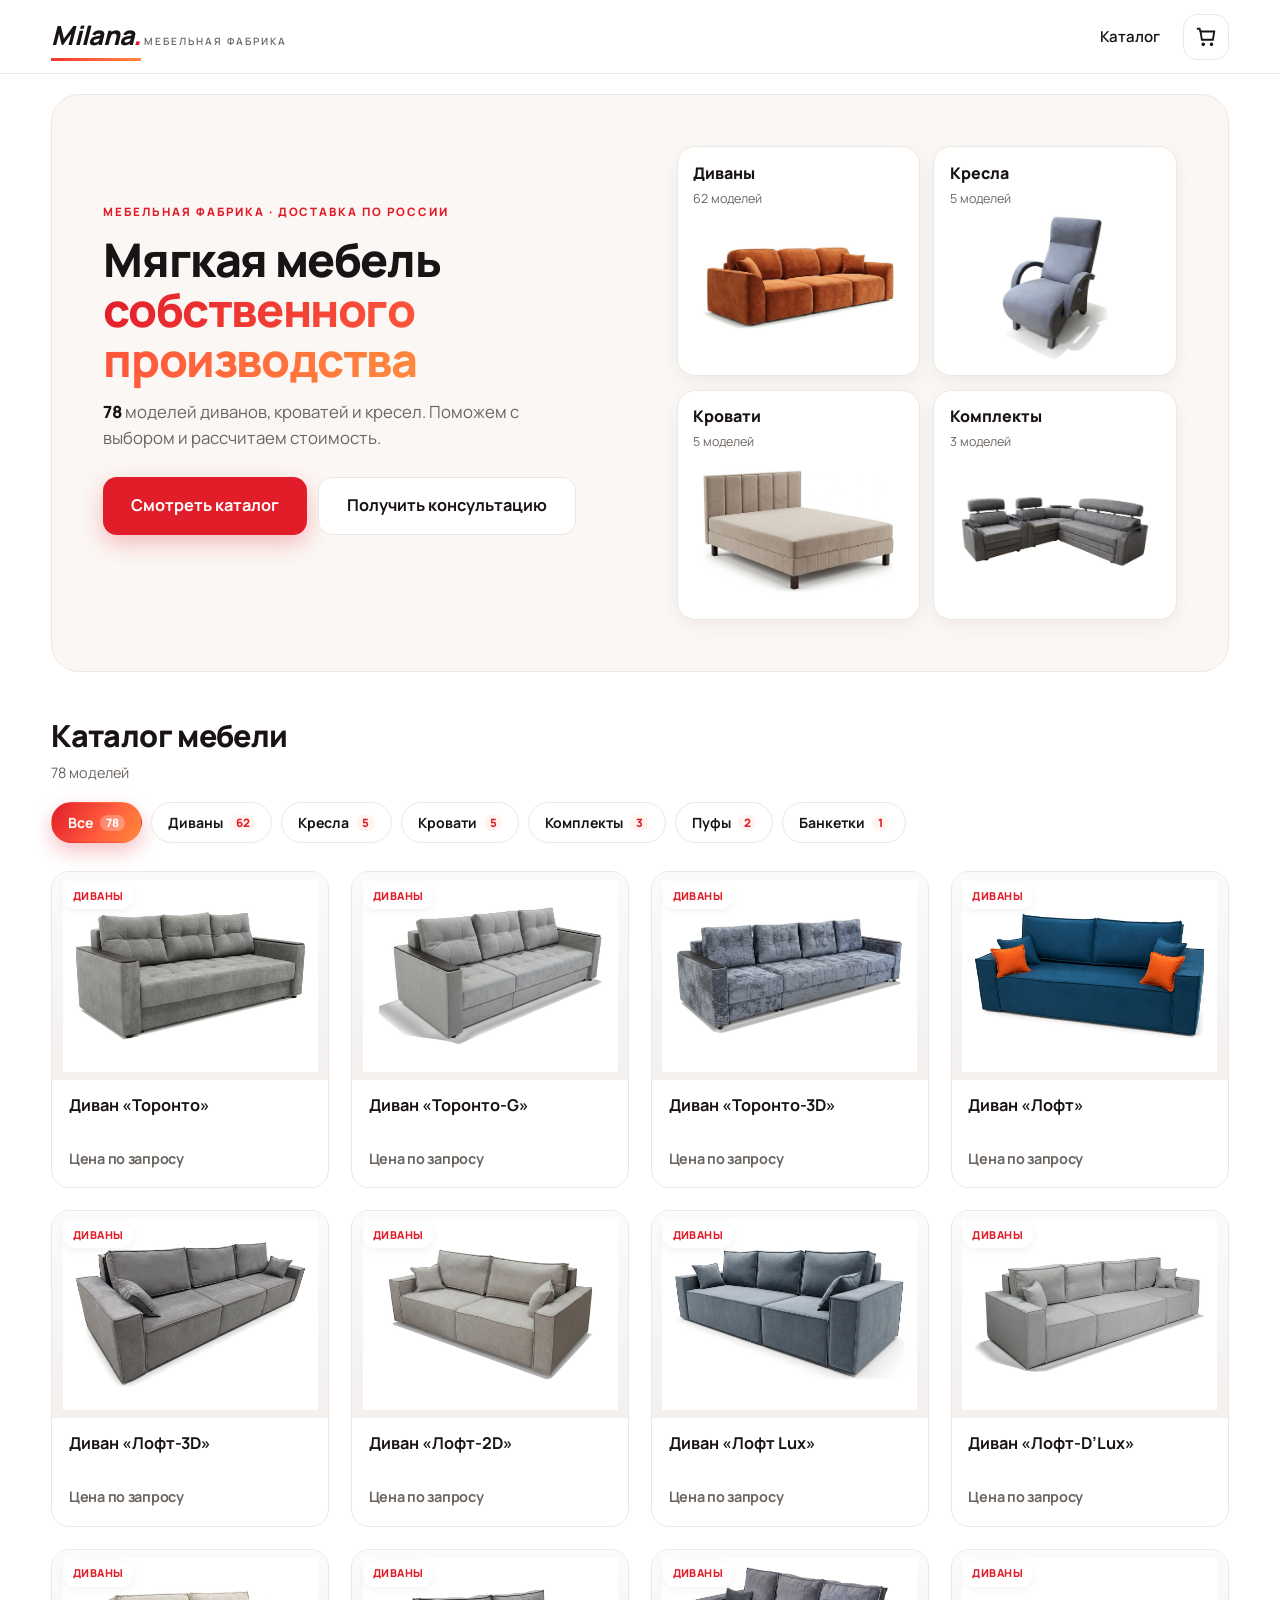
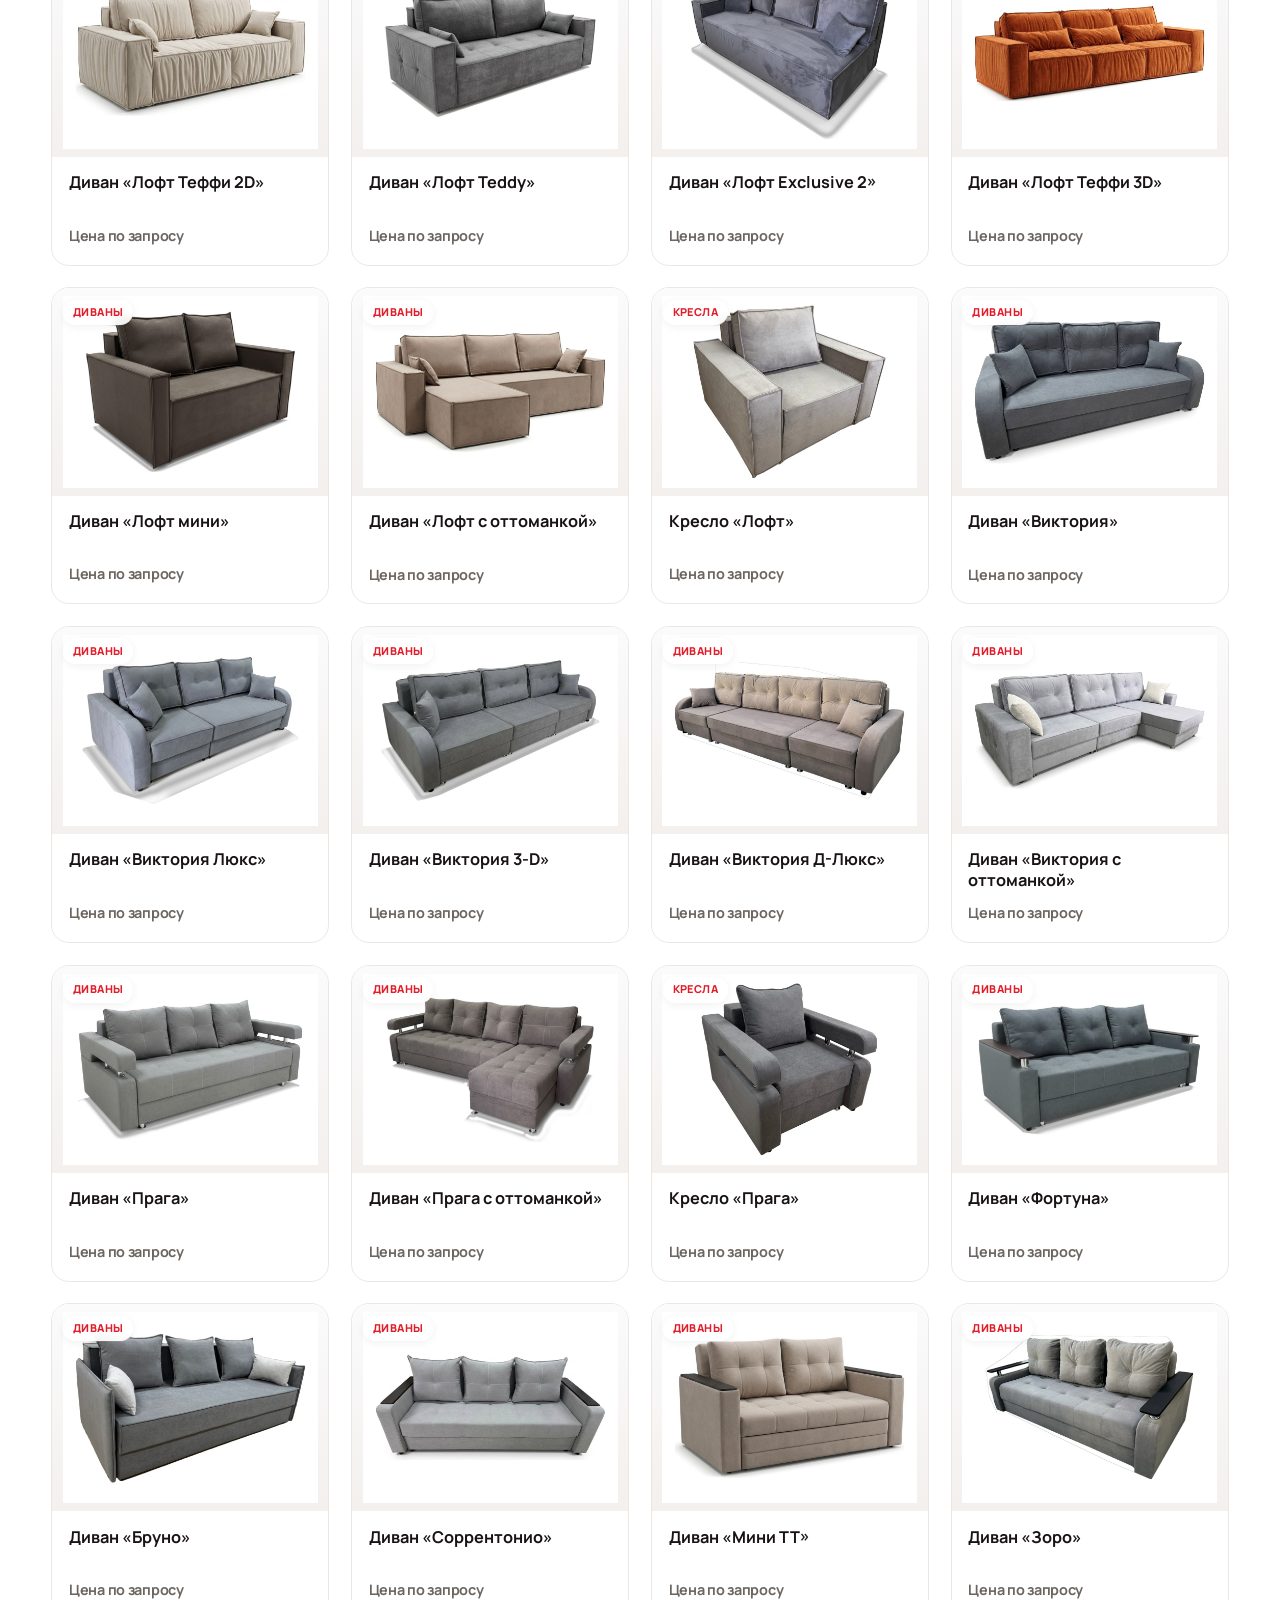
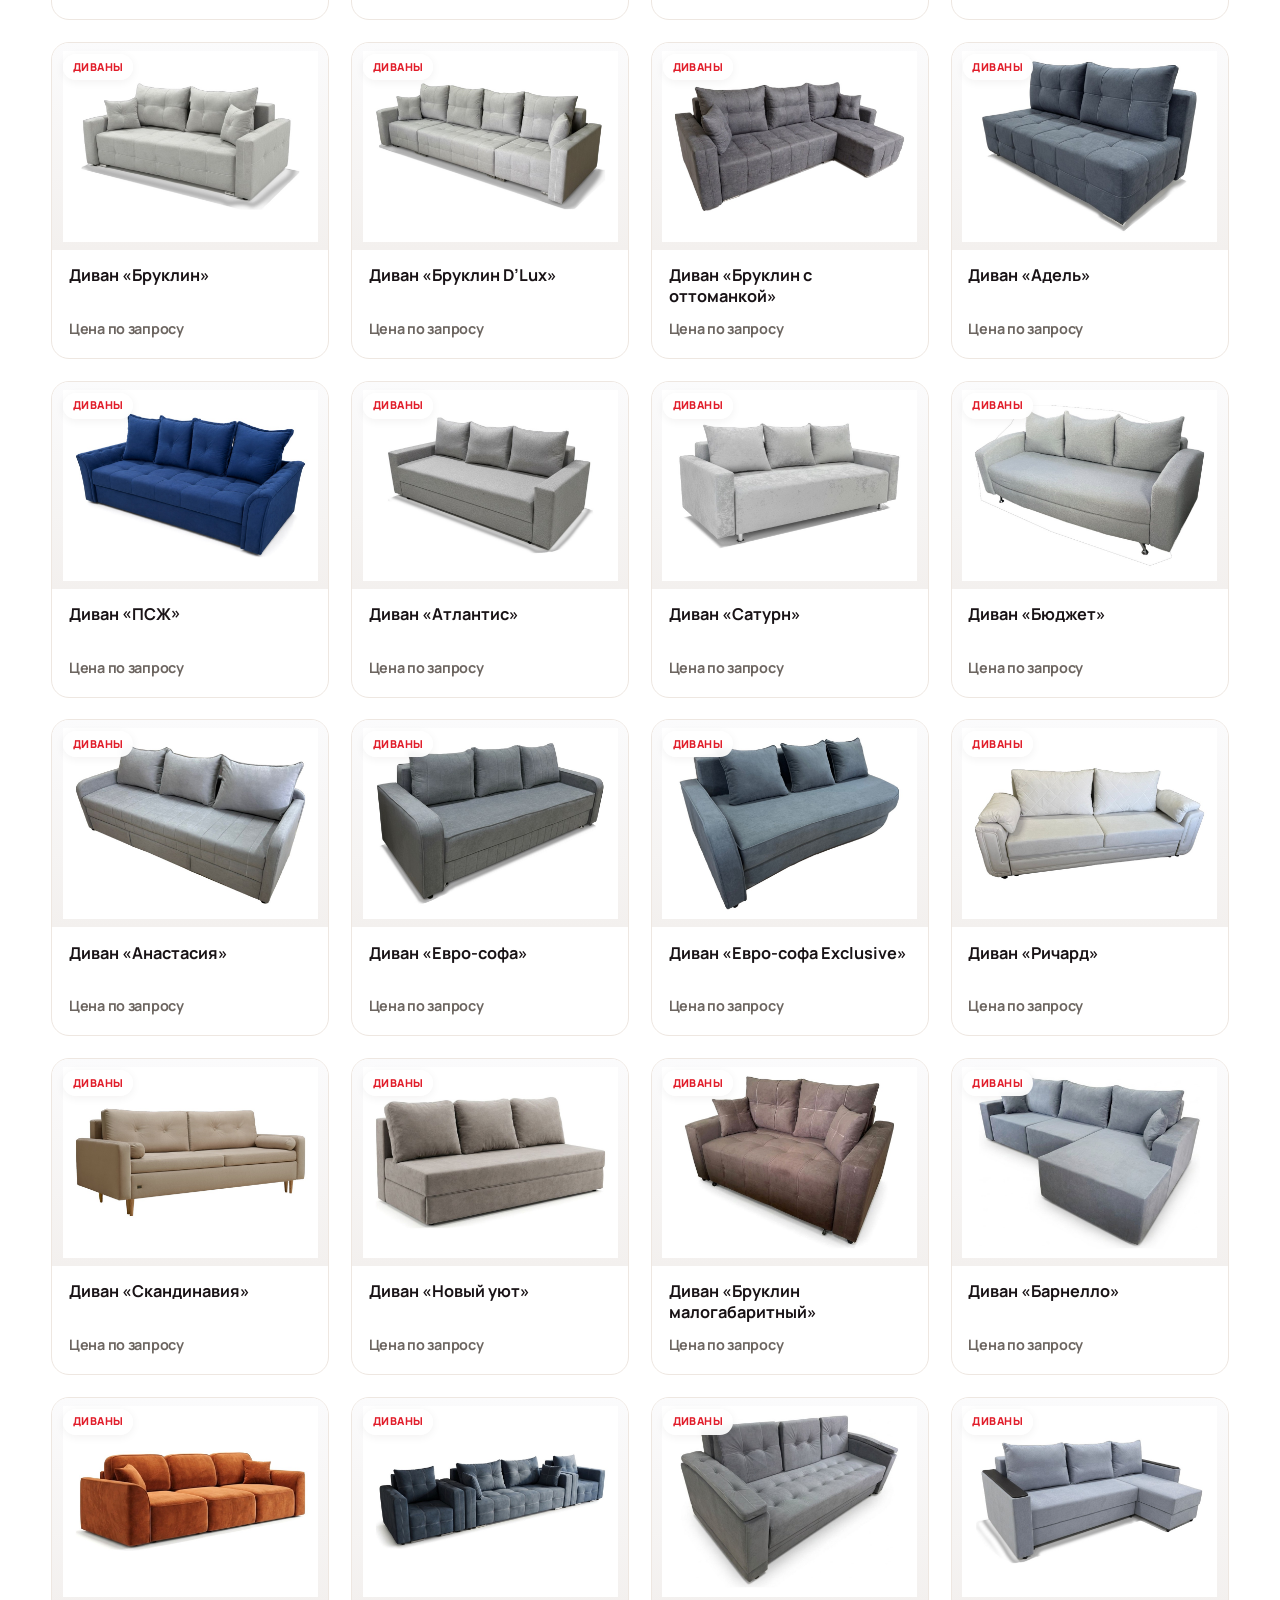
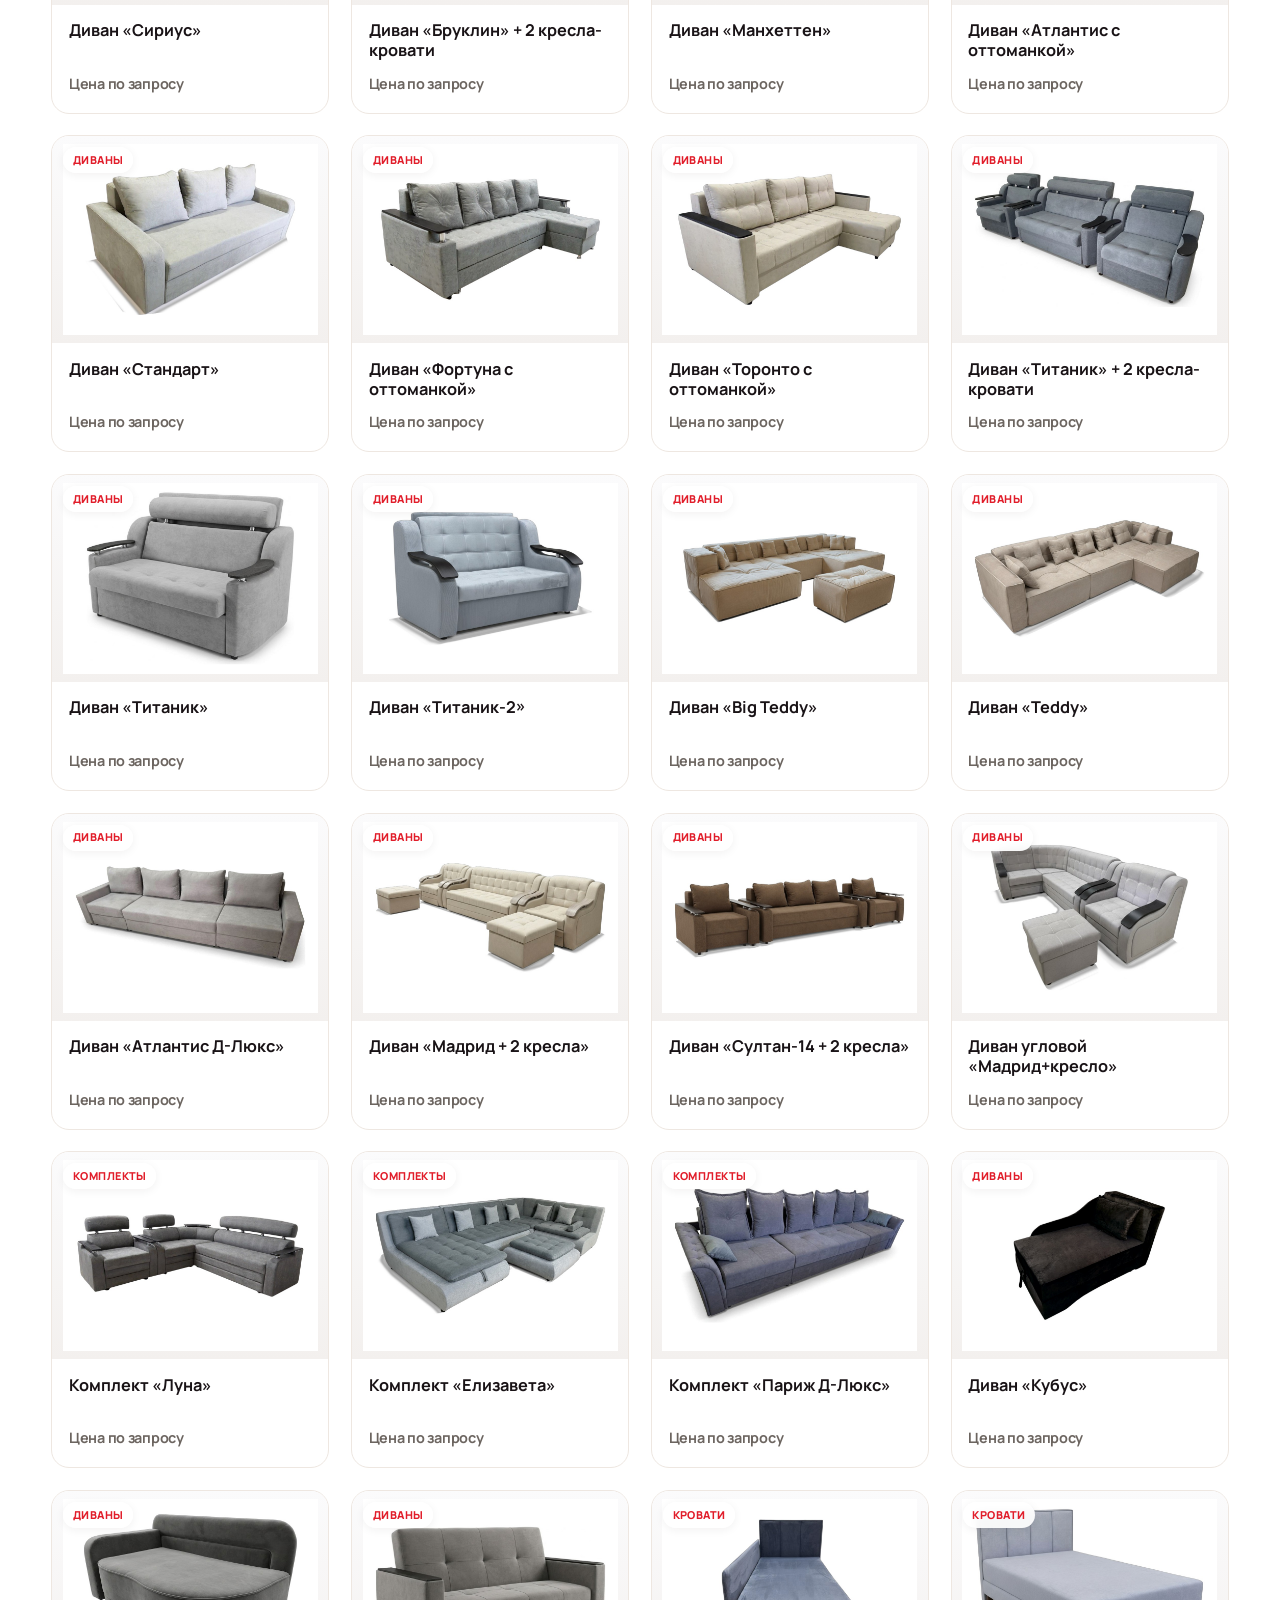
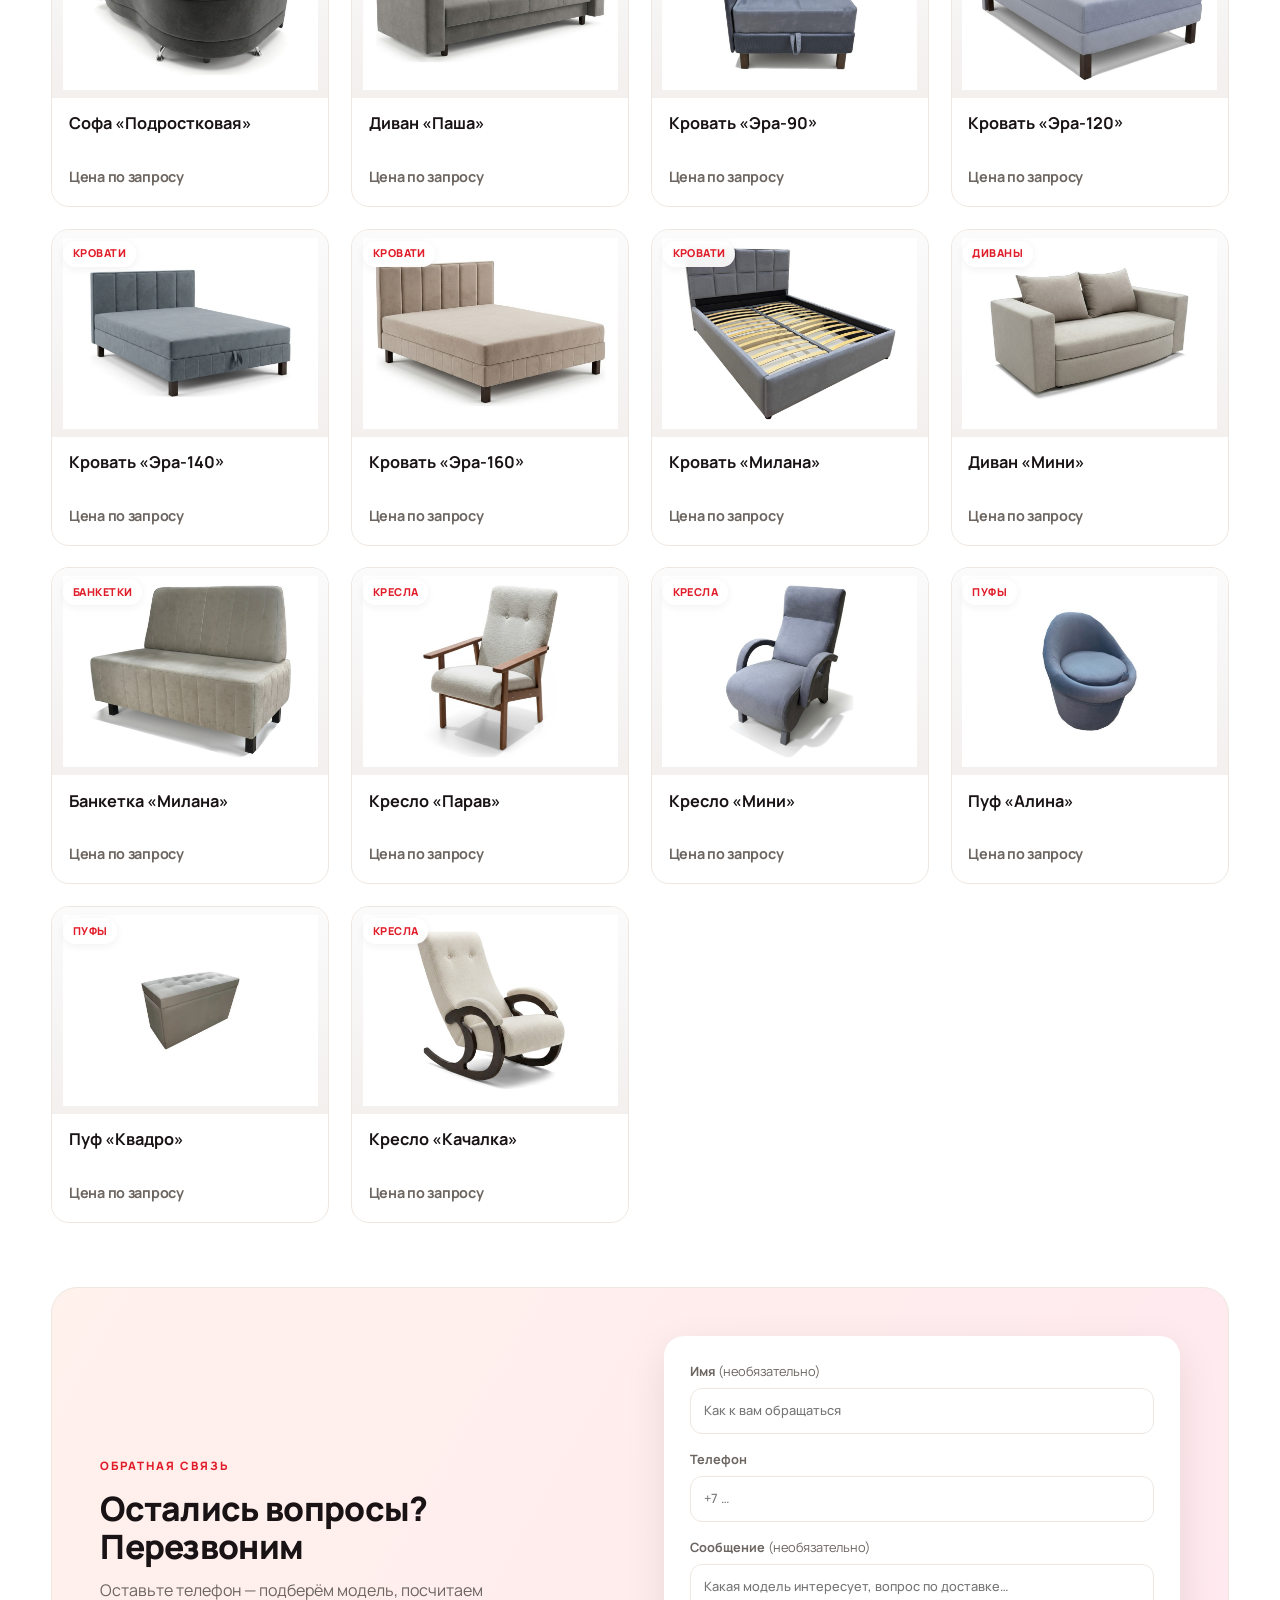
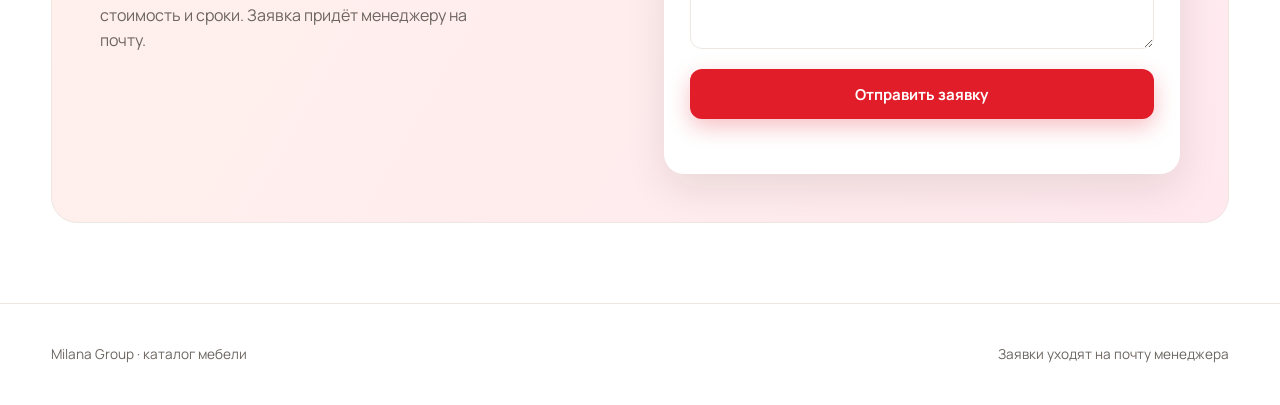
==== commit 01a74c71: "Шапка: поддержка логотипа-картинки из img/logo.png Если файл есть — он показывается вместо текстовог" ====
--- a/index.html
+++ b/index.html
@@ -8,15 +8,22 @@
   <link rel="preconnect" href="https://fonts.googleapis.com" />
   <link rel="preconnect" href="https://fonts.gstatic.com" crossorigin />
   <link href="https://fonts.googleapis.com/css2?family=Manrope:ital,wght@0,400;0,500;0,600;0,700;1,600&display=swap" rel="stylesheet" />
-  <link rel="stylesheet" href="css/styles.css?v=4" />
+  <link rel="stylesheet" href="css/styles.css?v=5" />
 </head>
 <body>
   <div class="grain" aria-hidden="true"></div>
 
   <header class="site-header">
+    <!-- Логотип: если в img/ лежит logo.png — подставляется он,
+         иначе остаётся текстовый вариант (сайт не ломается). -->
     <a class="brand" href="#" aria-label="Milana Group — на главную">
-      <span class="brand-word">Milana<span class="brand-dot">.</span></span>
-      <span class="brand-sub">Мебельная фабрика</span>
+      <img class="brand-logo" src="img/logo.png" alt="Milana Group"
+           onload="this.closest('.brand').classList.add('brand--img')"
+           onerror="this.remove()" />
+      <span class="brand-fallback">
+        <span class="brand-word">Milana<span class="brand-dot">.</span></span>
+        <span class="brand-sub">Мебельная фабрика</span>
+      </span>
     </a>
     <nav class="nav-actions">
       <button type="button" class="btn-ghost js-scroll-catalog">Каталог</button>
--- a/css/styles.css
+++ b/css/styles.css
@@ -436,3 +436,9 @@
 @media (max-width: 330px) {
   .catalog-grid { grid-template-columns: 1fr; }
 }
+
+/* Логотип-картинка из img/logo.png. Пока файла нет — показывается текстовый вариант. */
+.brand-logo { display: none; height: 46px; width: auto; }
+.brand--img .brand-logo { display: block; }
+.brand--img .brand-fallback { display: none; }
+@media (max-width: 640px) { .brand-logo { height: 38px; } }
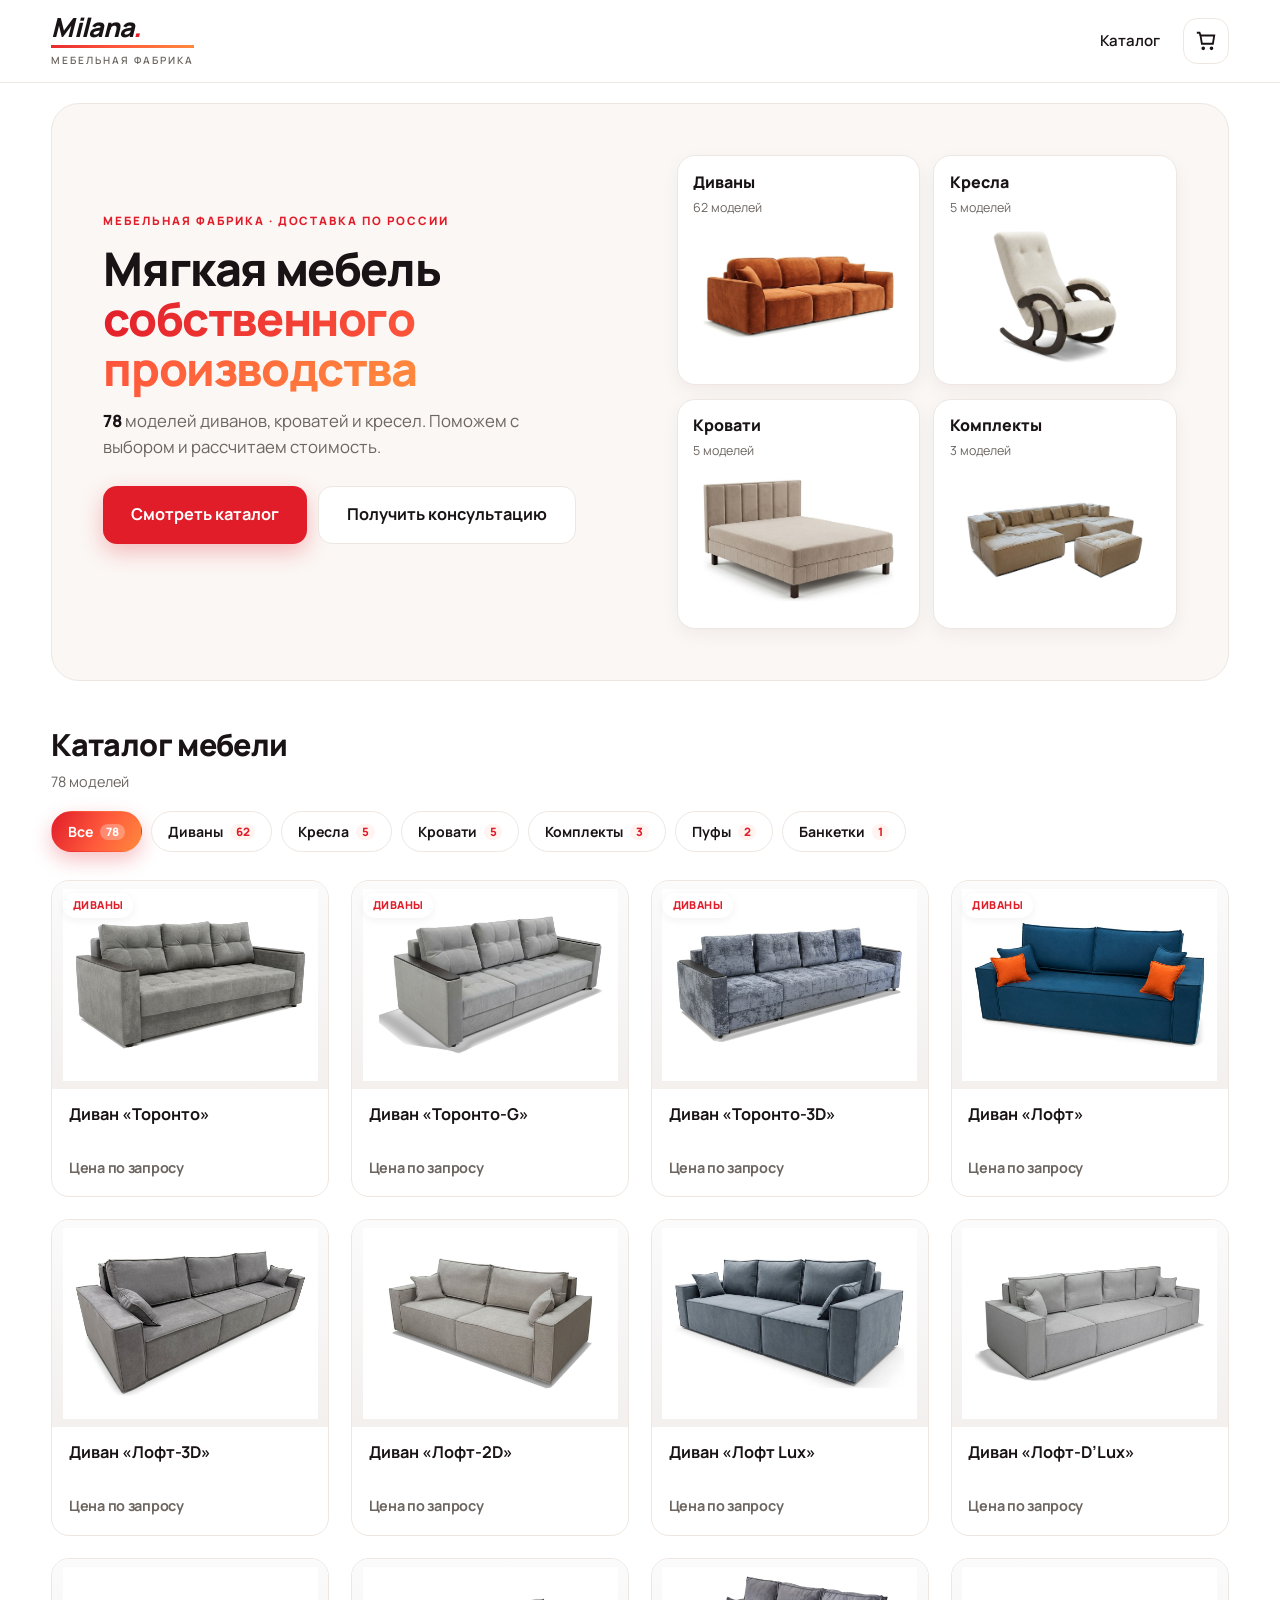
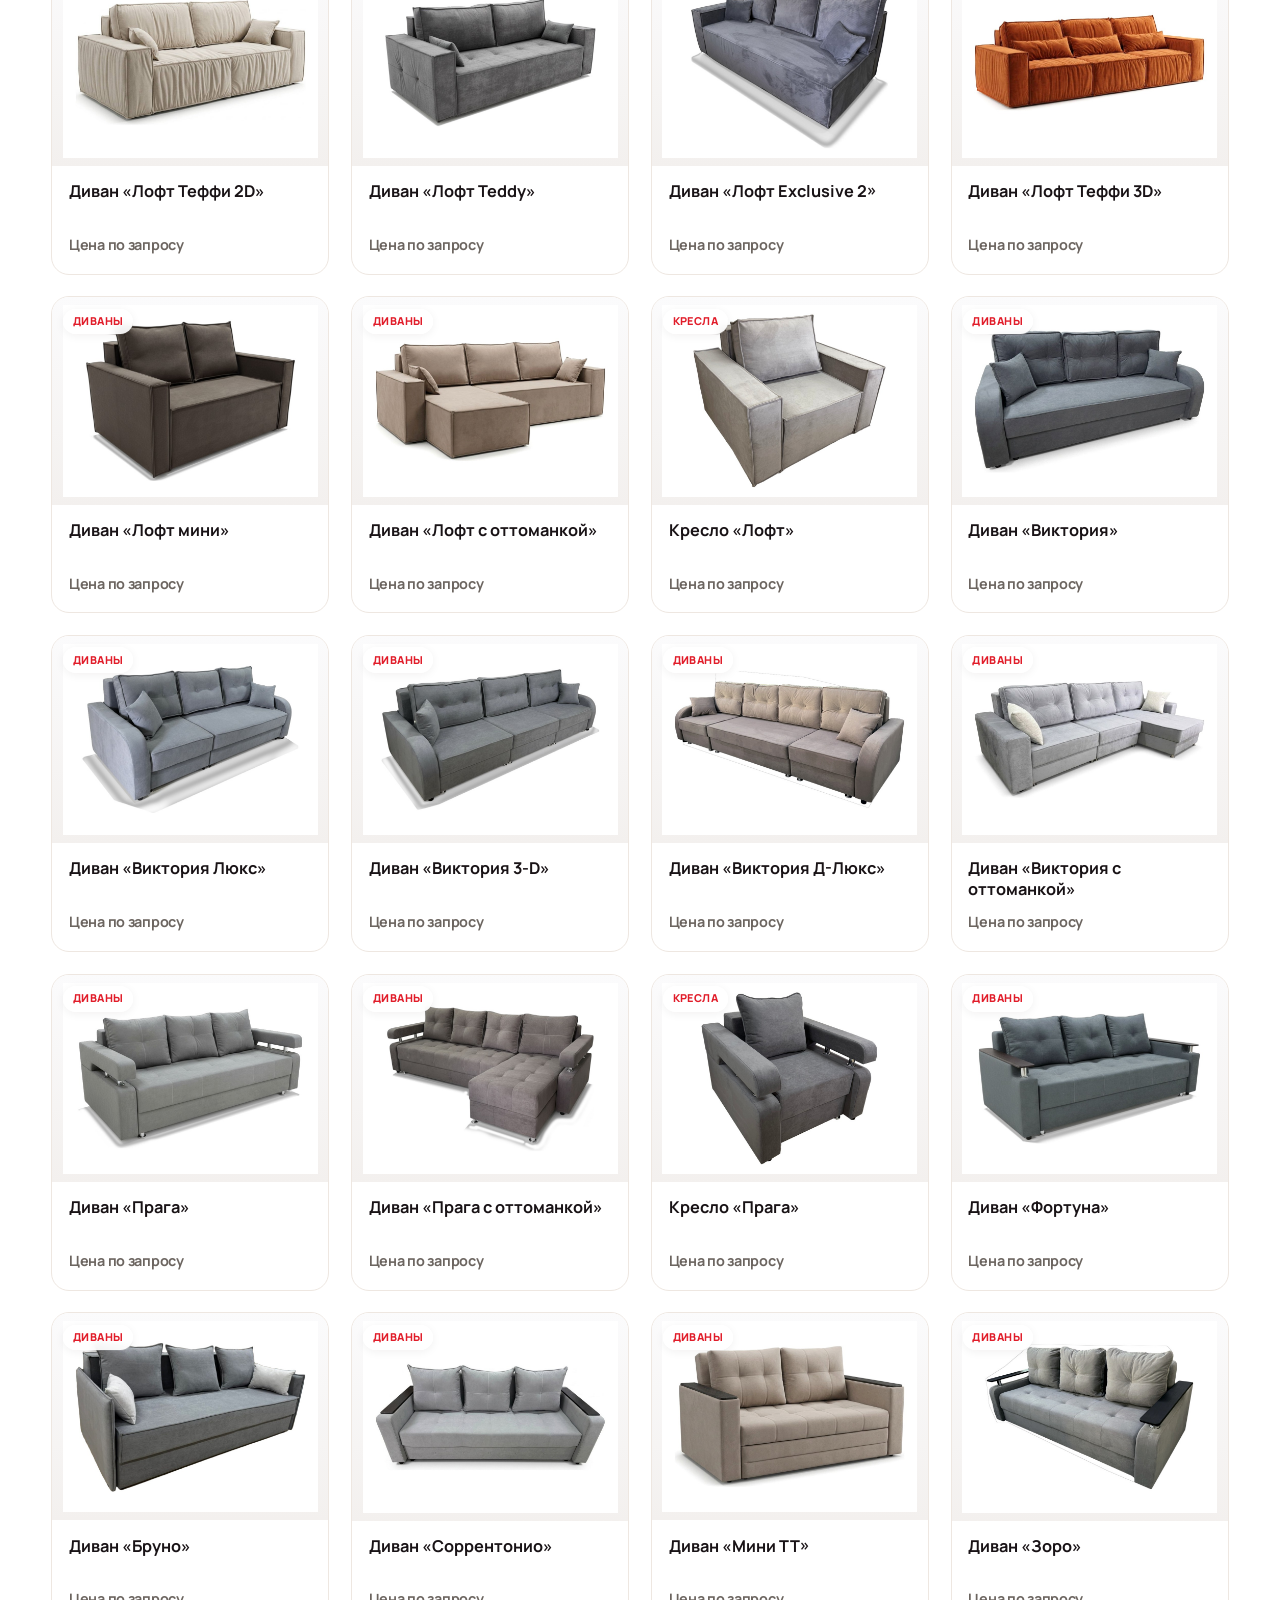
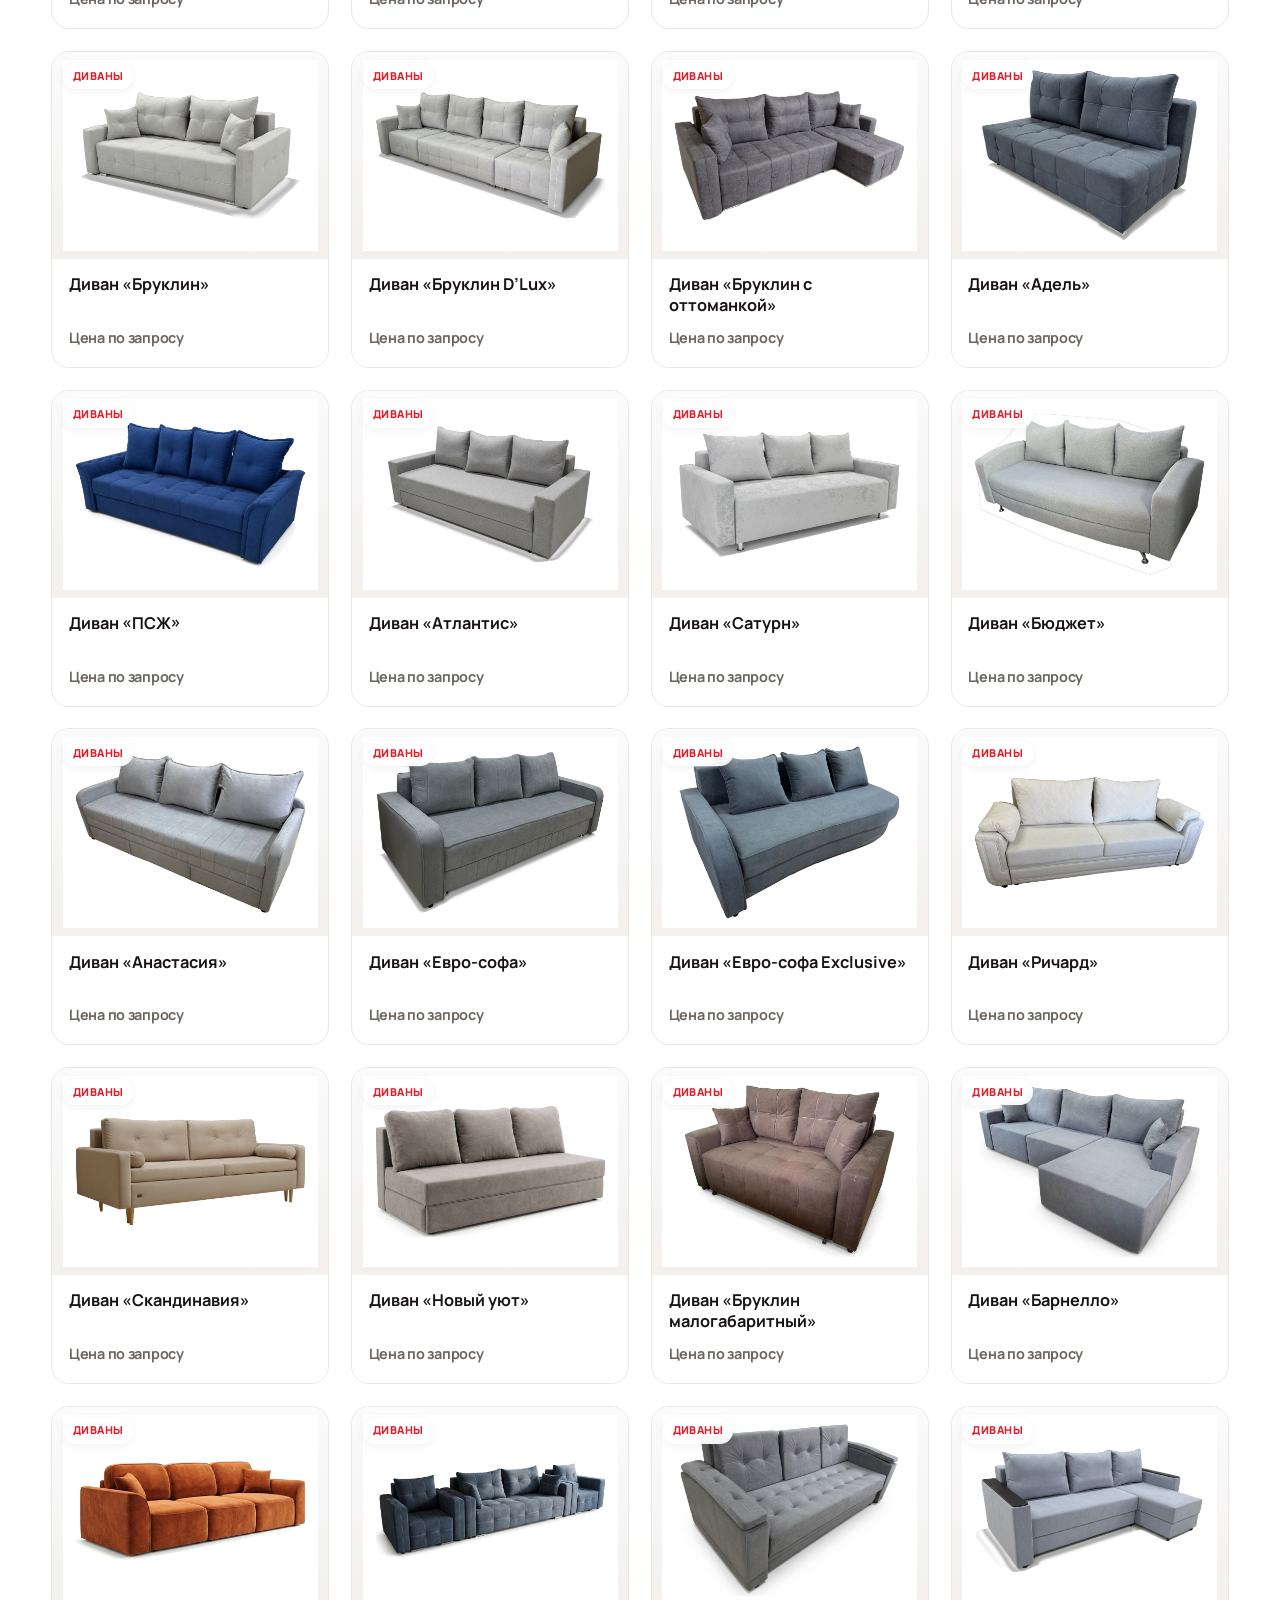
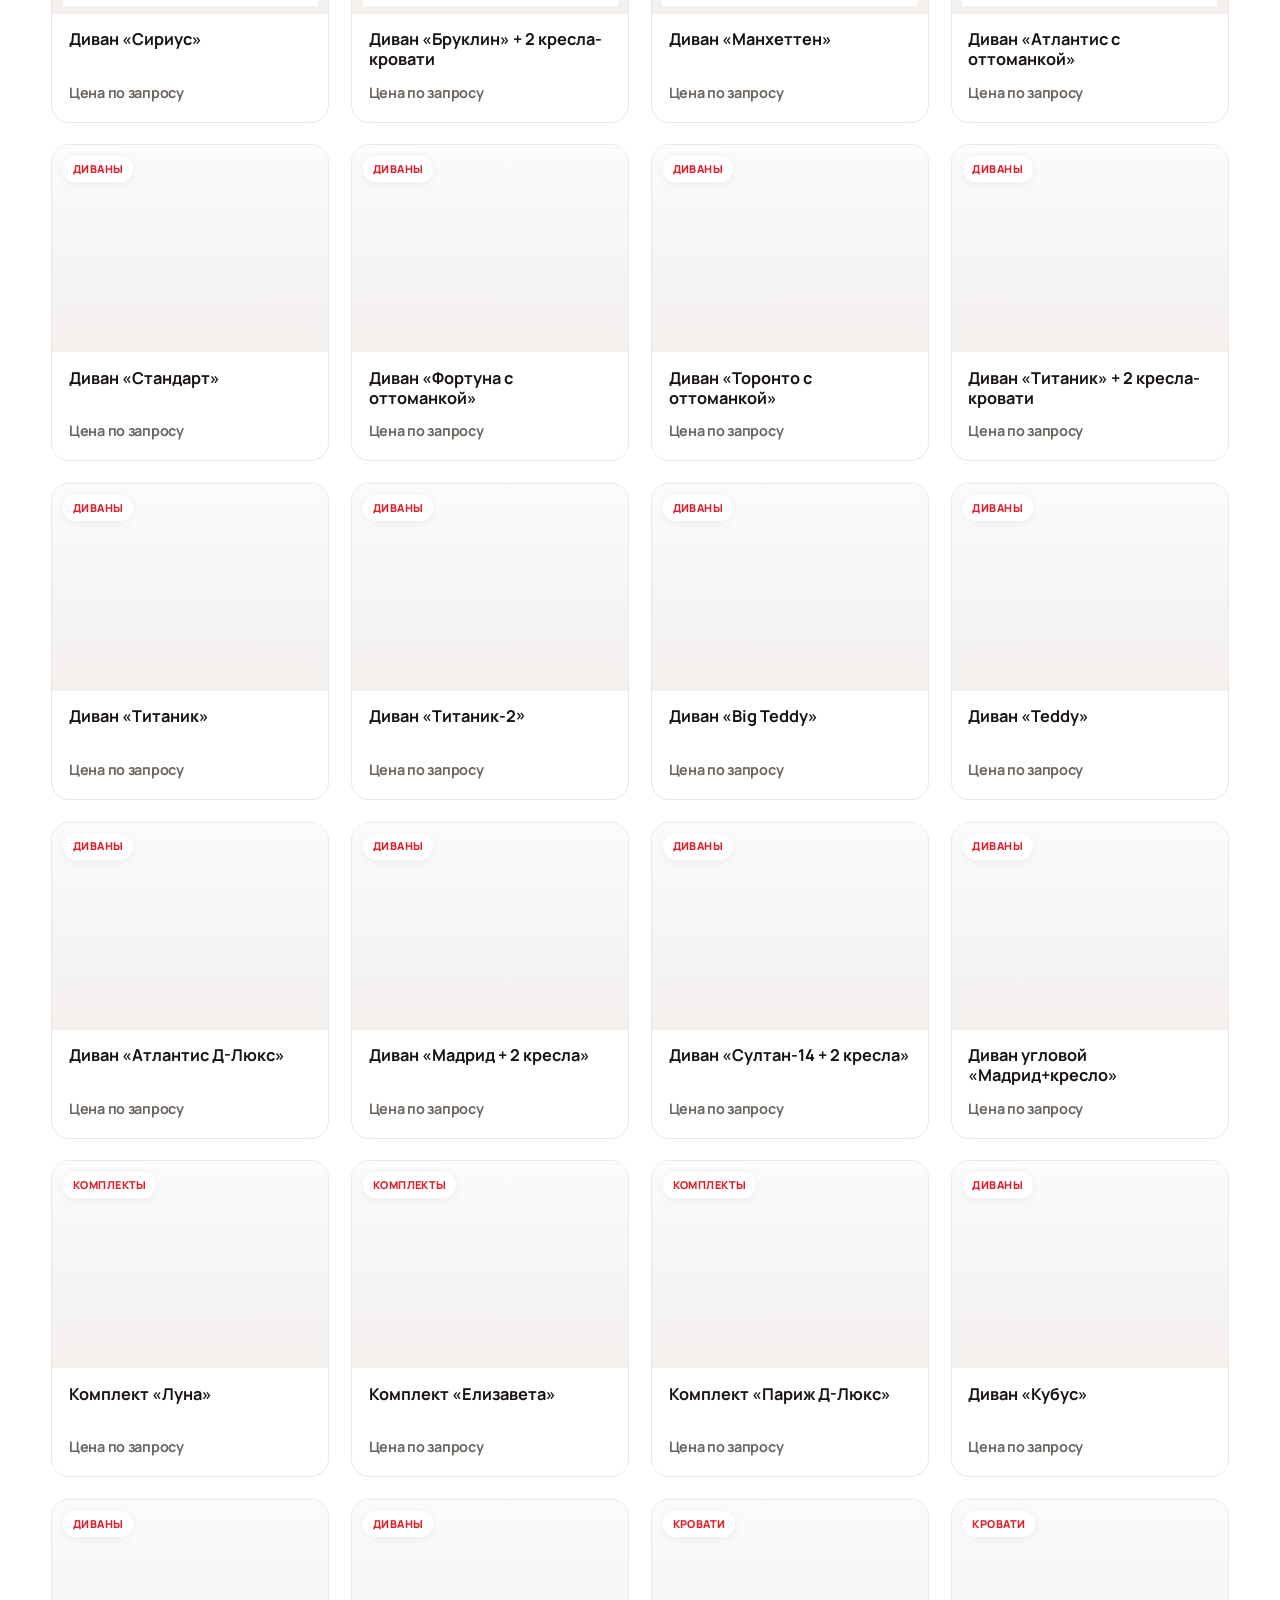
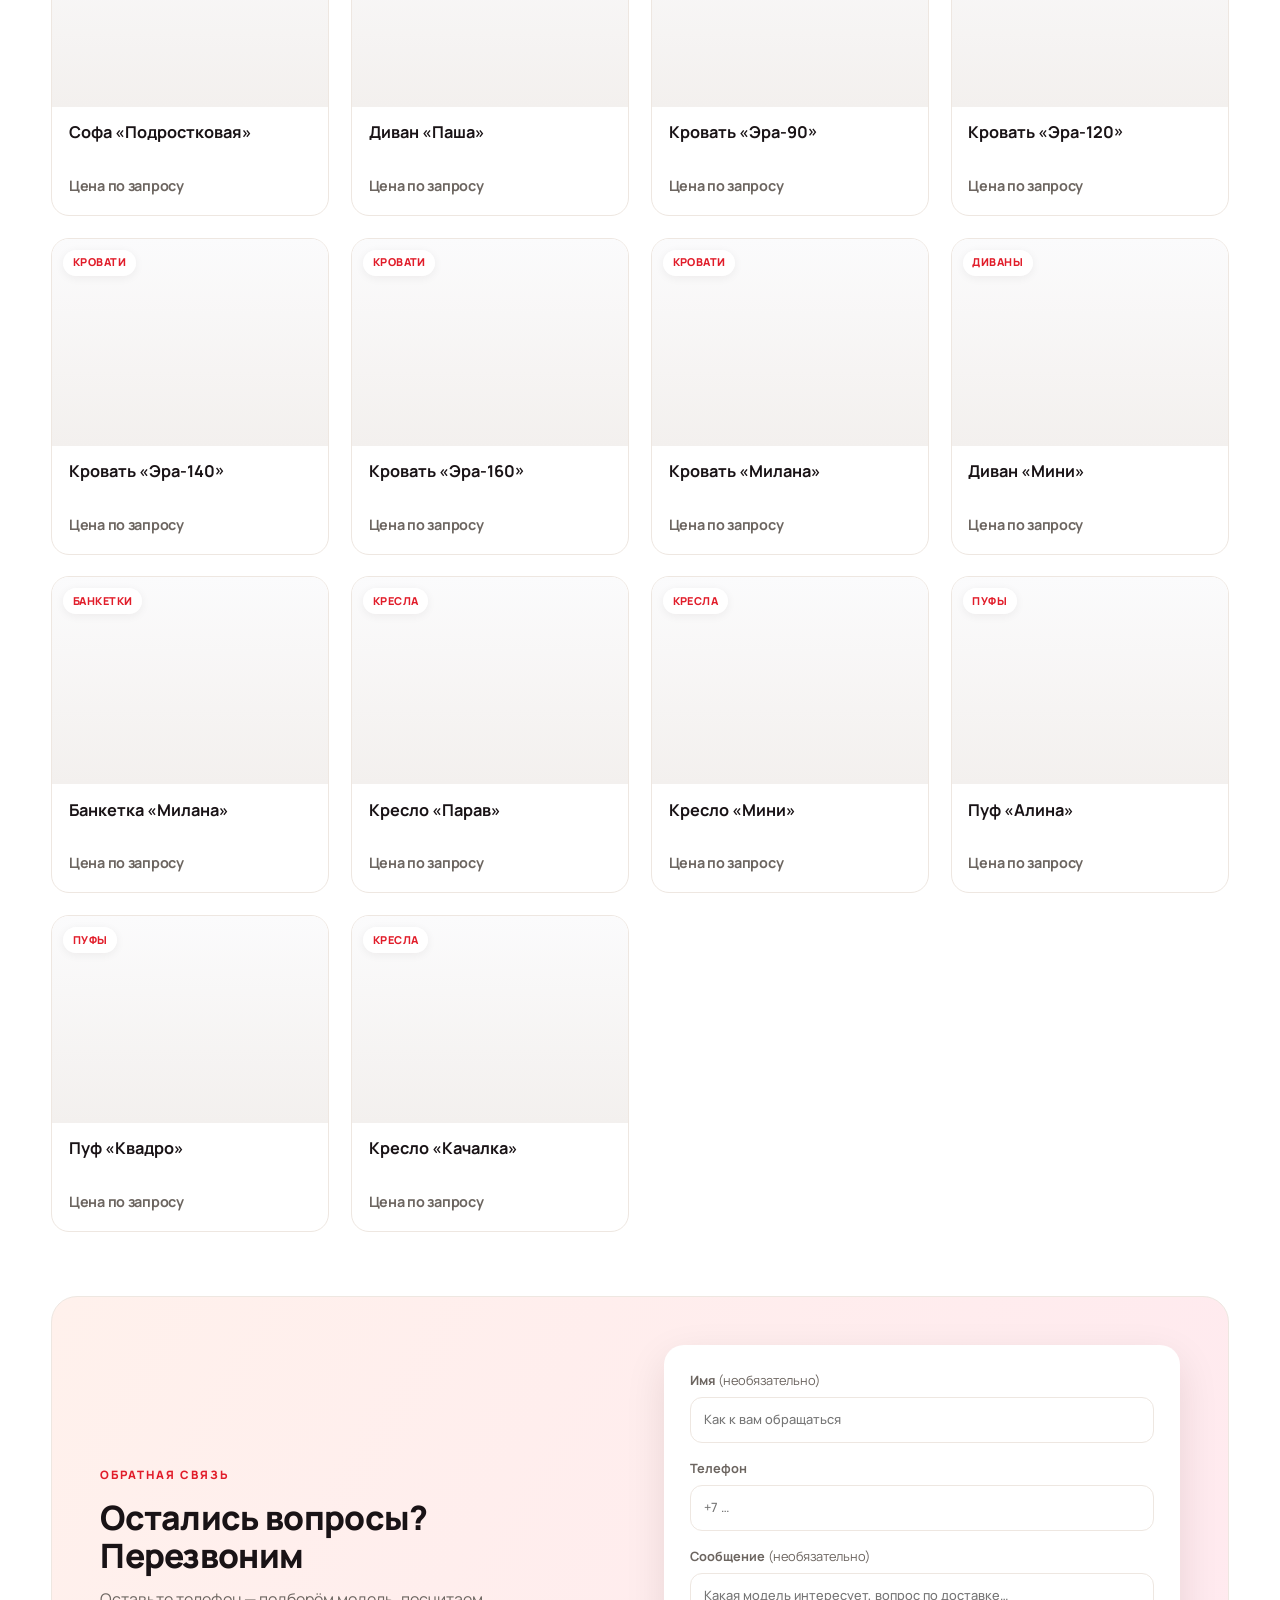
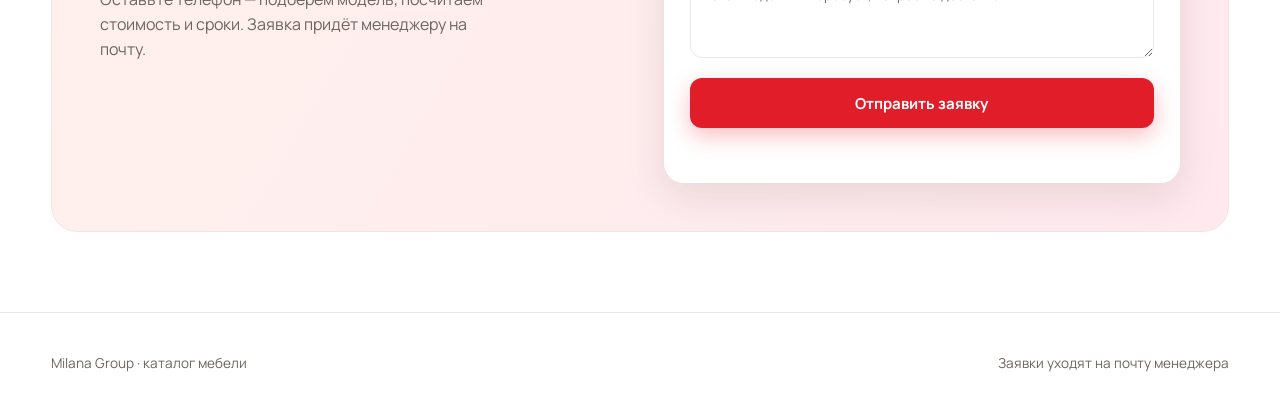
==== commit 9b19ce7c: "Плитки категорий: кресло-качалка и комплект Big Teddy - «Кресла» → Кресло «Качалка» (было «Мини») - " ====
--- a/index.html
+++ b/index.html
@@ -8,7 +8,7 @@
   <link rel="preconnect" href="https://fonts.googleapis.com" />
   <link rel="preconnect" href="https://fonts.gstatic.com" crossorigin />
   <link href="https://fonts.googleapis.com/css2?family=Manrope:ital,wght@0,400;0,500;0,600;0,700;1,600&display=swap" rel="stylesheet" />
-  <link rel="stylesheet" href="css/styles.css?v=5" />
+  <link rel="stylesheet" href="css/styles.css?v=6" />
 </head>
 <body>
   <div class="grain" aria-hidden="true"></div>
@@ -176,6 +176,6 @@
     </div>
   </dialog>
 
-  <script src="js/app.js?v=7" type="module"></script>
+  <script src="js/app.js?v=8" type="module"></script>
 </body>
 </html>
--- a/css/styles.css
+++ b/css/styles.css
@@ -438,6 +438,7 @@
 }
 
 /* Логотип-картинка из img/logo.png. Пока файла нет — показывается текстовый вариант. */
+.brand-fallback { display: flex; flex-direction: column; }
 .brand-logo { display: none; height: 46px; width: auto; }
 .brand--img .brand-logo { display: block; }
 .brand--img .brand-fallback { display: none; }
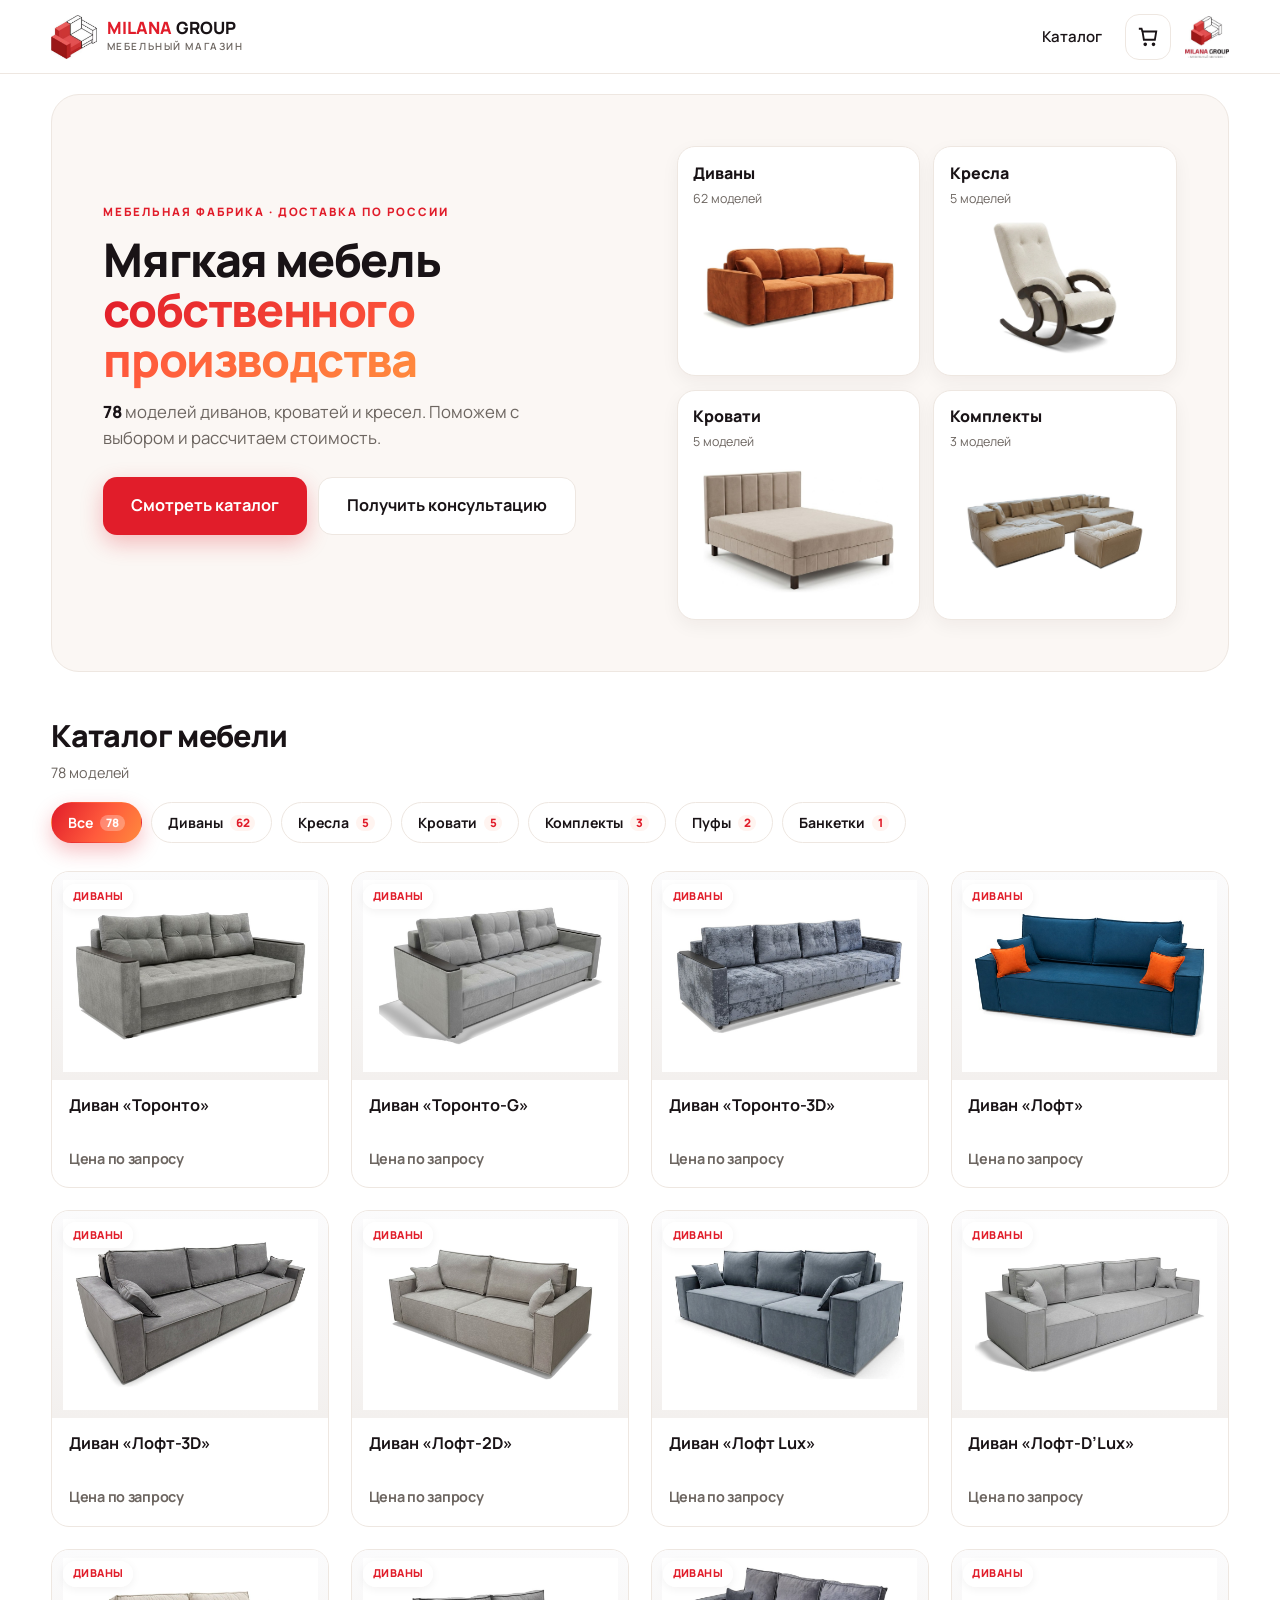
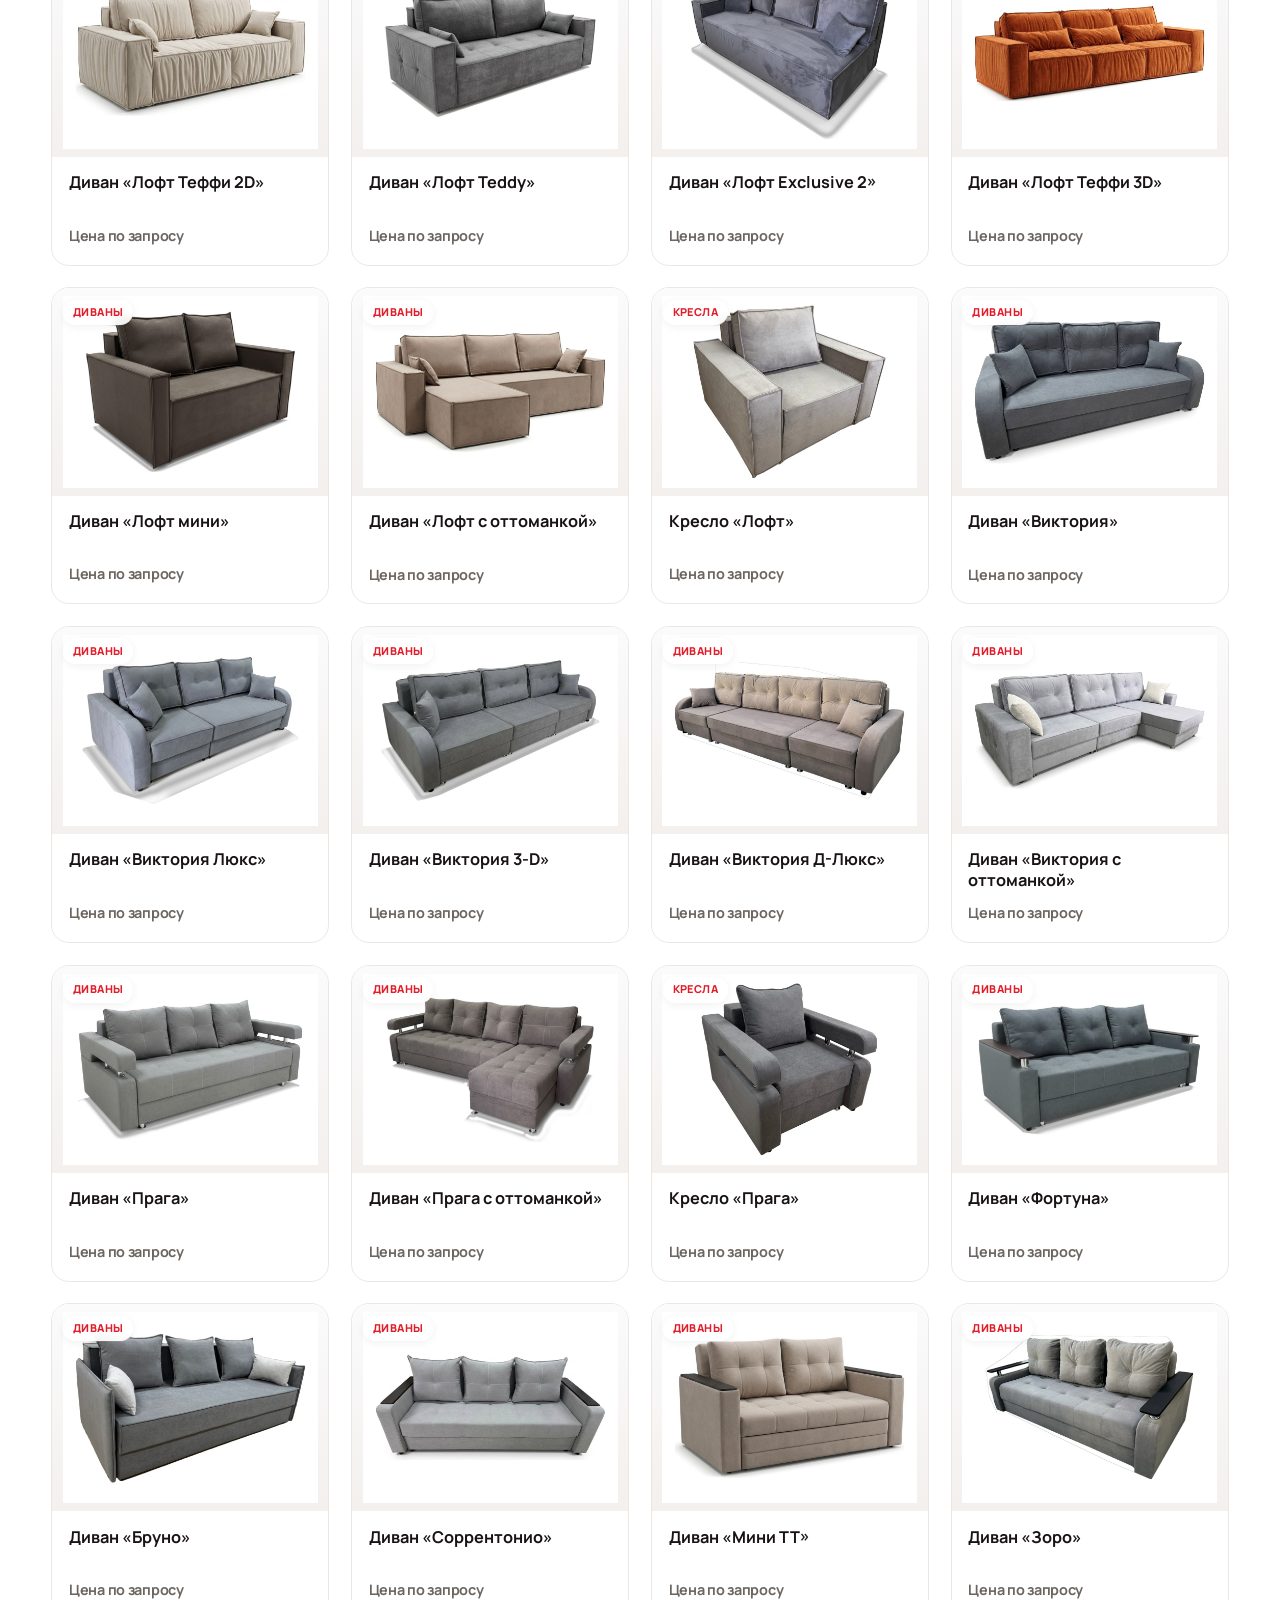
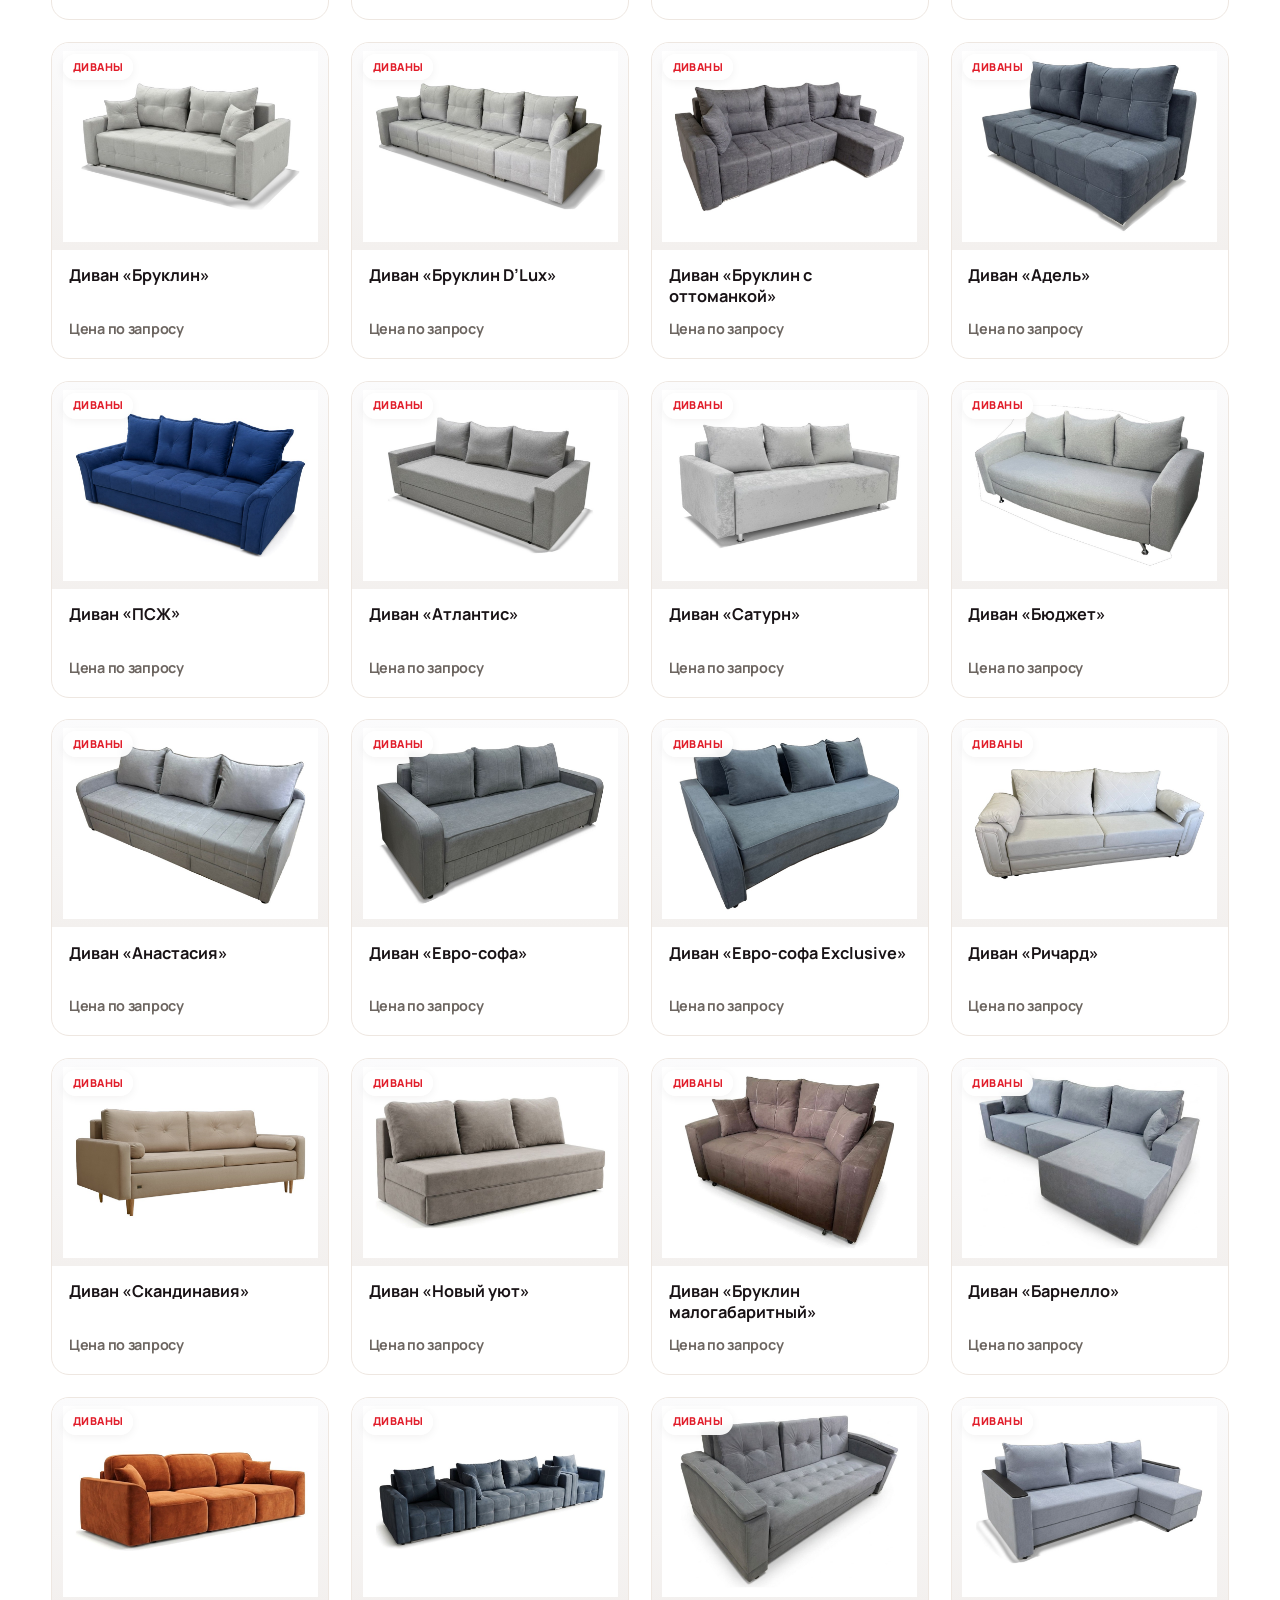
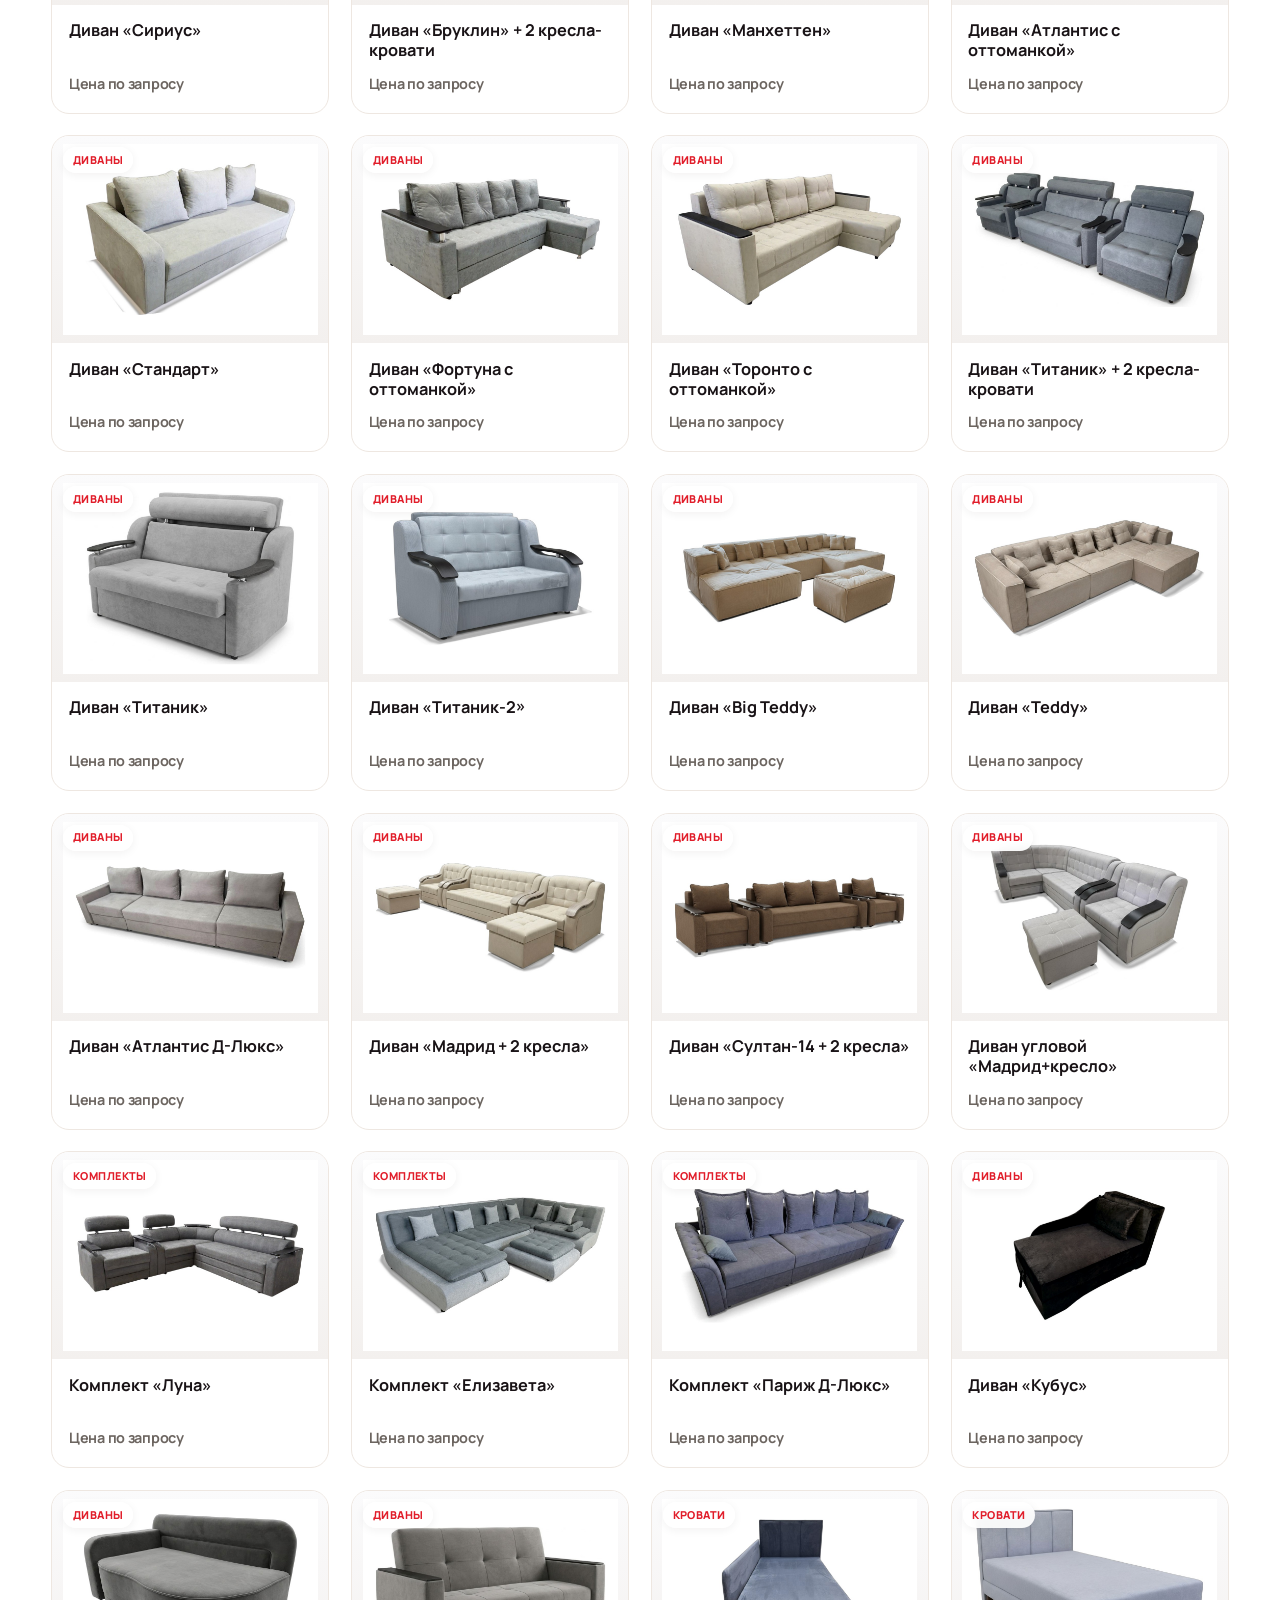
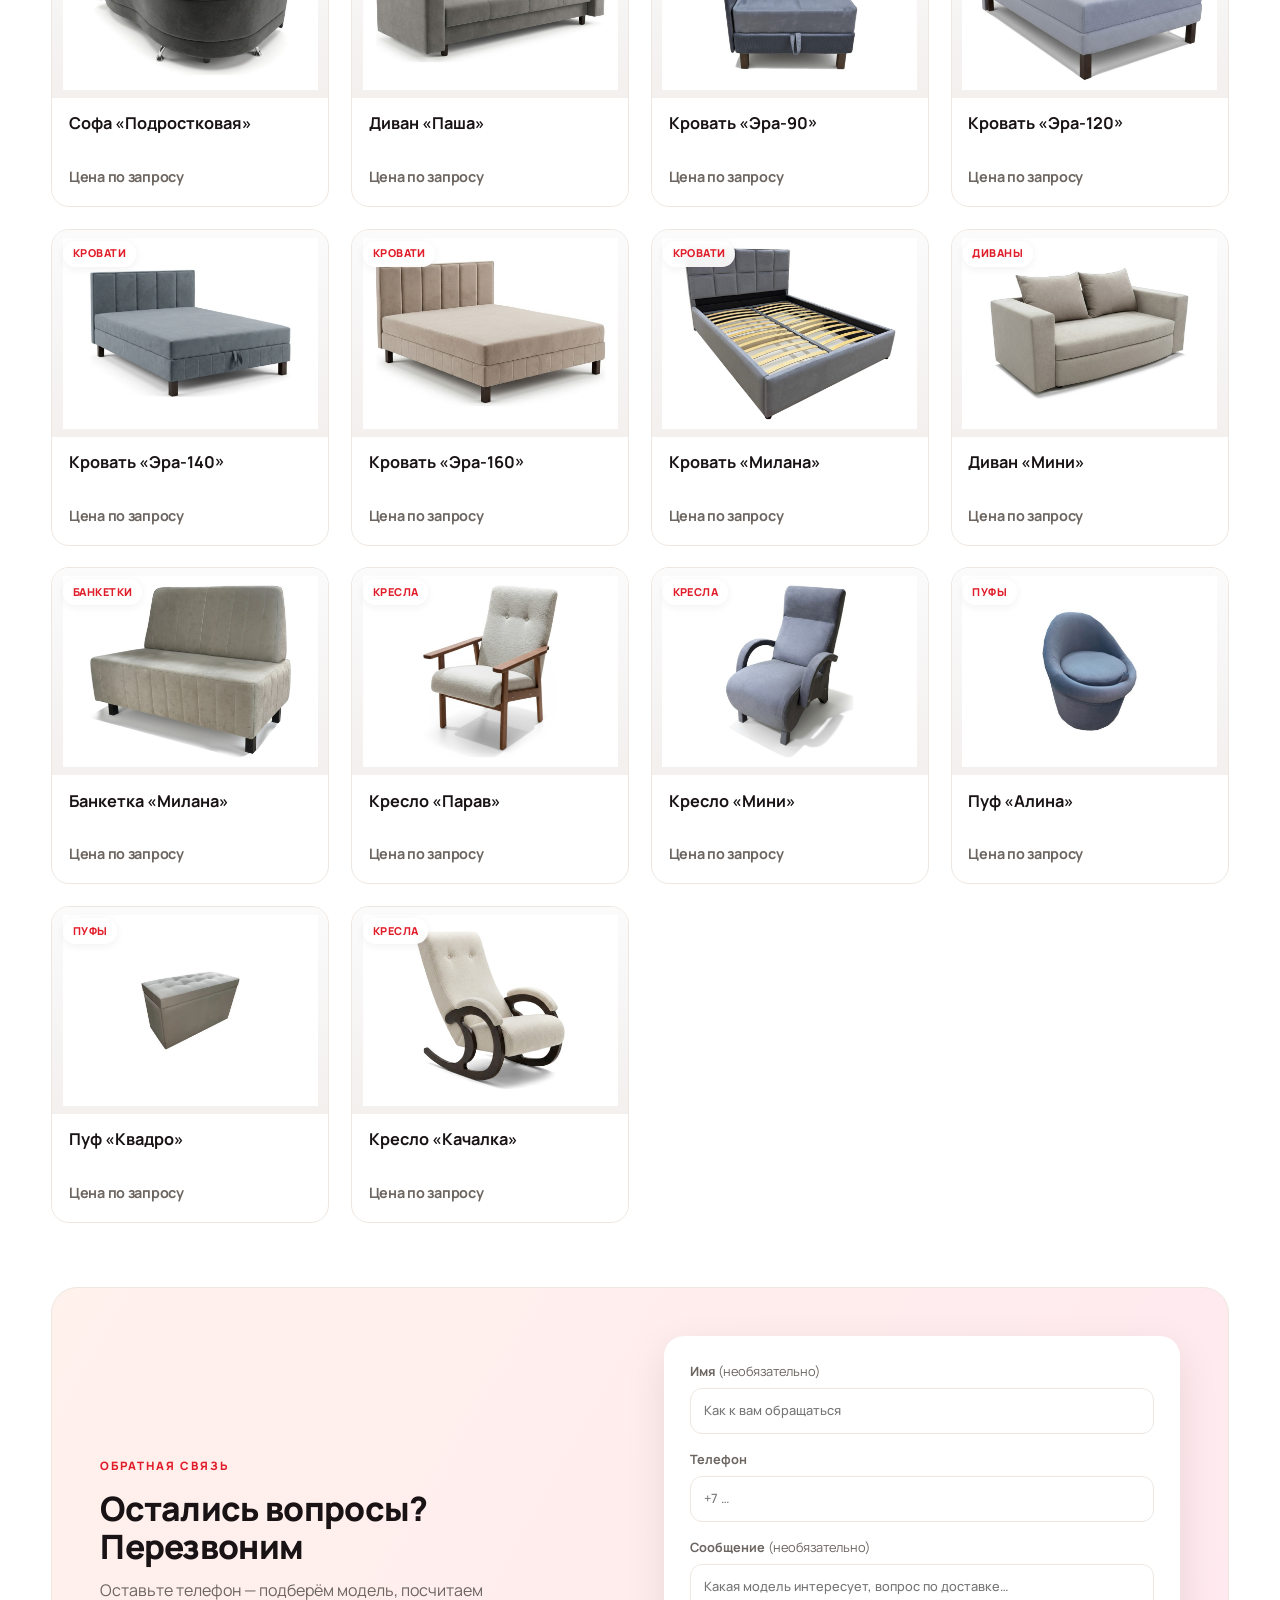
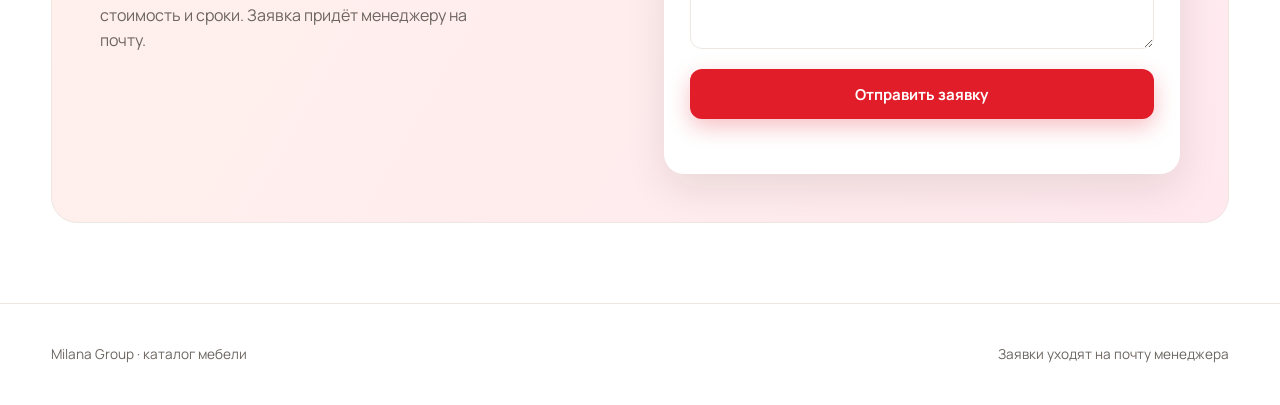
==== commit 794ee293: "Добавлен фирменный логотип Milana Group - Слева в шапке: фирменный знак (кресло) + «MILANA GROUP / М" ====
--- a/index.html
+++ b/index.html
@@ -8,21 +8,20 @@
   <link rel="preconnect" href="https://fonts.googleapis.com" />
   <link rel="preconnect" href="https://fonts.gstatic.com" crossorigin />
   <link href="https://fonts.googleapis.com/css2?family=Manrope:ital,wght@0,400;0,500;0,600;0,700;1,600&display=swap" rel="stylesheet" />
-  <link rel="stylesheet" href="css/styles.css?v=6" />
+  <link rel="stylesheet" href="css/styles.css?v=8" />
+  <link rel="icon" type="image/png" sizes="32x32" href="img/favicon-32.png" />
+  <link rel="icon" type="image/png" sizes="192x192" href="img/favicon-192.png" />
+  <link rel="apple-touch-icon" href="img/apple-touch-icon.png" />
 </head>
 <body>
   <div class="grain" aria-hidden="true"></div>
 
   <header class="site-header">
-    <!-- Логотип: если в img/ лежит logo.png — подставляется он,
-         иначе остаётся текстовый вариант (сайт не ломается). -->
     <a class="brand" href="#" aria-label="Milana Group — на главную">
-      <img class="brand-logo" src="img/logo.png" alt="Milana Group"
-           onload="this.closest('.brand').classList.add('brand--img')"
-           onerror="this.remove()" />
-      <span class="brand-fallback">
-        <span class="brand-word">Milana<span class="brand-dot">.</span></span>
-        <span class="brand-sub">Мебельная фабрика</span>
+      <img class="brand-mark" src="img/logo-mark.png" alt="" onerror="this.remove()" />
+      <span class="brand-text">
+        <span class="brand-name"><b>MILANA</b> GROUP</span>
+        <span class="brand-sub">Мебельный магазин</span>
       </span>
     </a>
     <nav class="nav-actions">
@@ -36,6 +35,9 @@
         </svg>
         <span class="cart-badge" id="cart-badge" hidden>0</span>
       </button>
+      <!-- Логотип в правом верхнем углу. Показывается только если есть img/logo.png -->
+      <img class="logo-corner" src="img/logo.png" alt="Milana Group" 
+           onerror="this.remove()" />
     </nav>
   </header>
 
--- a/css/styles.css
+++ b/css/styles.css
@@ -46,32 +46,26 @@
   backdrop-filter: saturate(180%) blur(14px);
   border-bottom: 1px solid var(--line);
 }
-/* Логотип-леттеринг: без плашки, в стиле заголовков печатного каталога */
+/* Логотип: фирменный знак + название */
 .brand {
   display: inline-flex;
-  flex-direction: column;
-  gap: 0;
+  flex-direction: row;
+  align-items: center;
+  gap: 0.6rem;
   text-decoration: none;
   color: inherit;
 }
-.brand-word {
-  font-style: italic;
-  font-weight: 800;
-  font-size: 1.65rem;
-  line-height: 1;
-  letter-spacing: -0.025em;
-  padding-bottom: 5px;
-  border-bottom: 3px solid transparent;
-  border-image: var(--grad) 1;
-}
-.brand-dot { color: var(--accent); }
+.brand-mark { height: 44px; width: auto; display: block; }
+.brand-text { display: flex; flex-direction: column; }
+.brand-name {
+  font-size: 1.06rem; font-weight: 800; letter-spacing: 0.01em; line-height: 1.1;
+  color: var(--ink);
+}
+.brand-name b { color: var(--accent); font-weight: 800; }
 .brand-sub {
-  margin-top: 5px;
-  font-size: 0.63rem;
-  font-weight: 600;
-  letter-spacing: 0.2em;
-  text-transform: uppercase;
-  color: var(--muted);
+  margin-top: 2px;
+  font-size: 0.62rem; font-weight: 600;
+  letter-spacing: 0.16em; text-transform: uppercase; color: var(--muted);
 }
 
 .logo { display: flex; align-items: center; gap: 0.7rem; }
@@ -437,9 +431,13 @@
   .catalog-grid { grid-template-columns: 1fr; }
 }
 
-/* Логотип-картинка из img/logo.png. Пока файла нет — показывается текстовый вариант. */
-.brand-fallback { display: flex; flex-direction: column; }
-.brand-logo { display: none; height: 46px; width: auto; }
-.brand--img .brand-logo { display: block; }
-.brand--img .brand-fallback { display: none; }
-@media (max-width: 640px) { .brand-logo { height: 38px; } }
+
+/* Логотип в правом верхнем углу (появляется, когда есть img/logo.png) */
+.logo-corner { height: 42px; width: auto; display: block; margin-left: 0.35rem; }
+@media (max-width: 720px) { .logo-corner { display: none; } }
+
+@media (max-width: 640px) {
+  .brand-mark { height: 36px; }
+  .brand-name { font-size: 0.95rem; }
+  .brand-sub { font-size: 0.55rem; letter-spacing: 0.12em; }
+}
